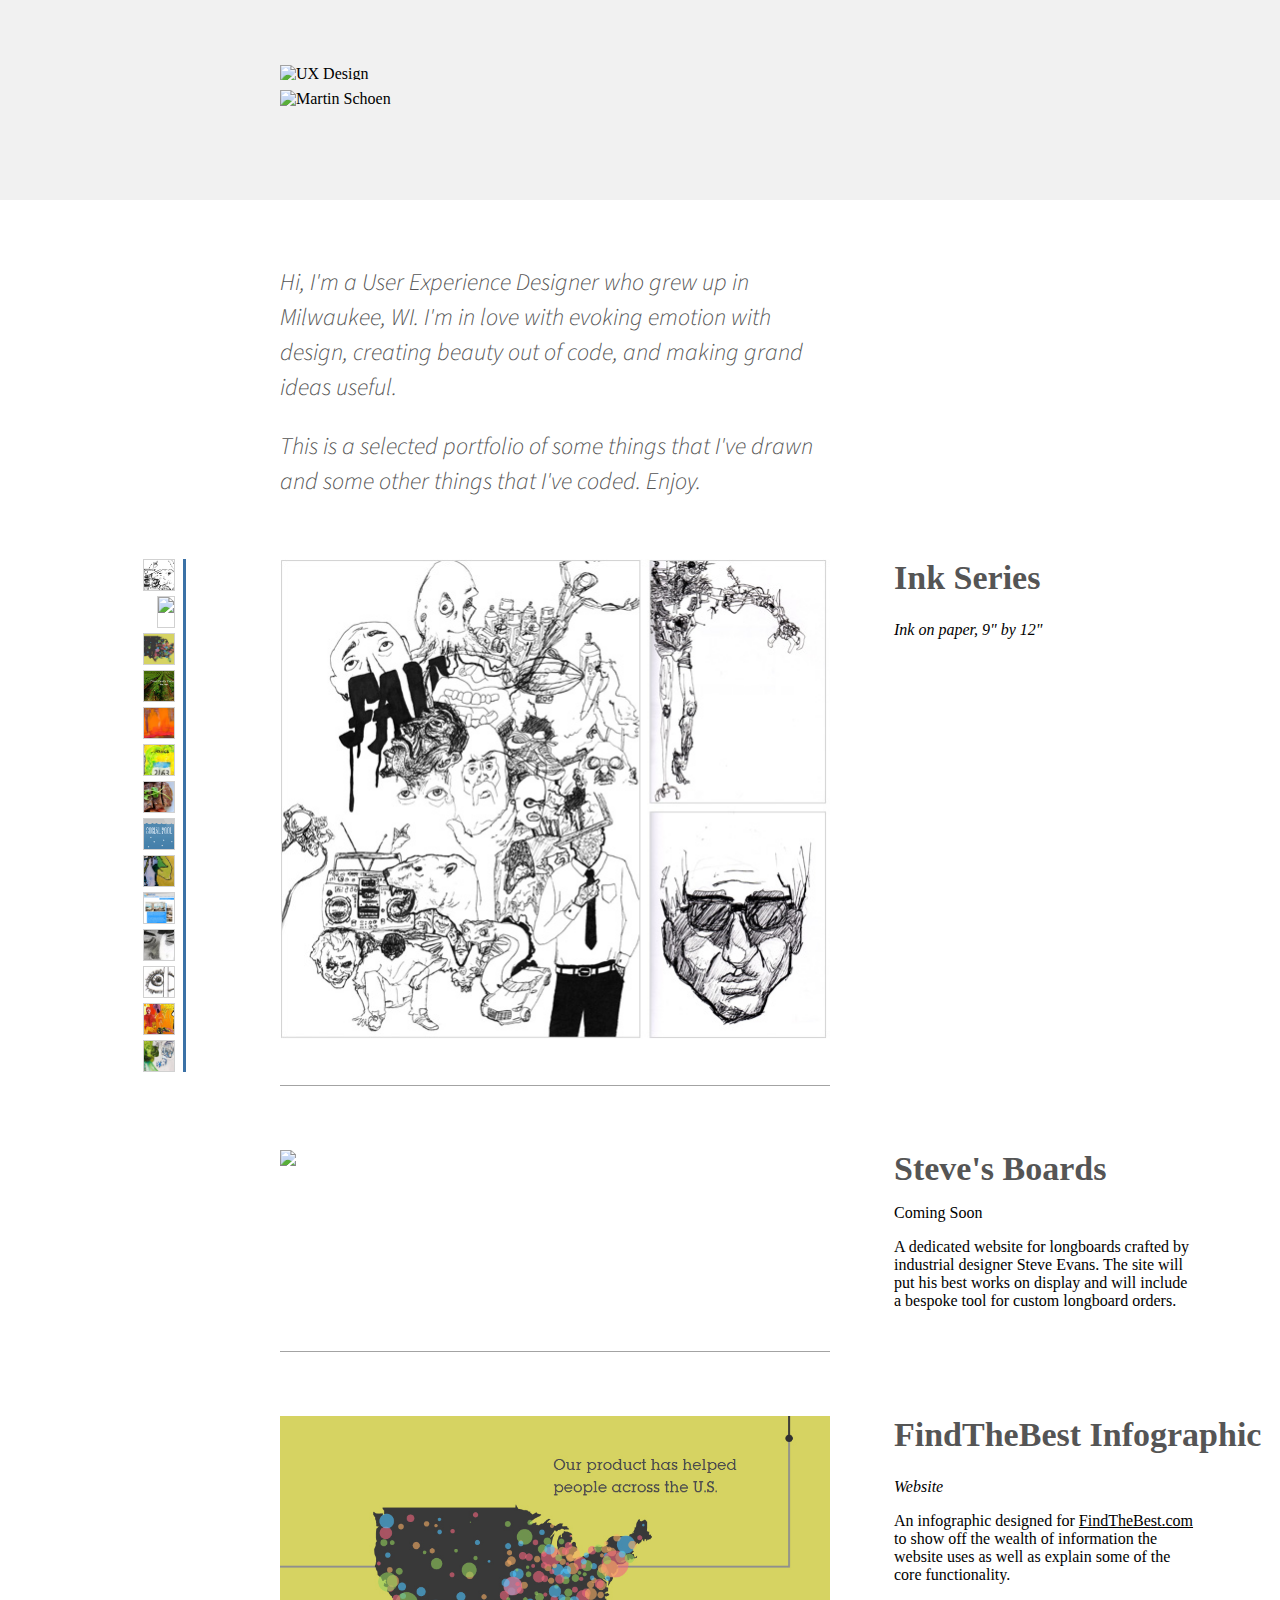
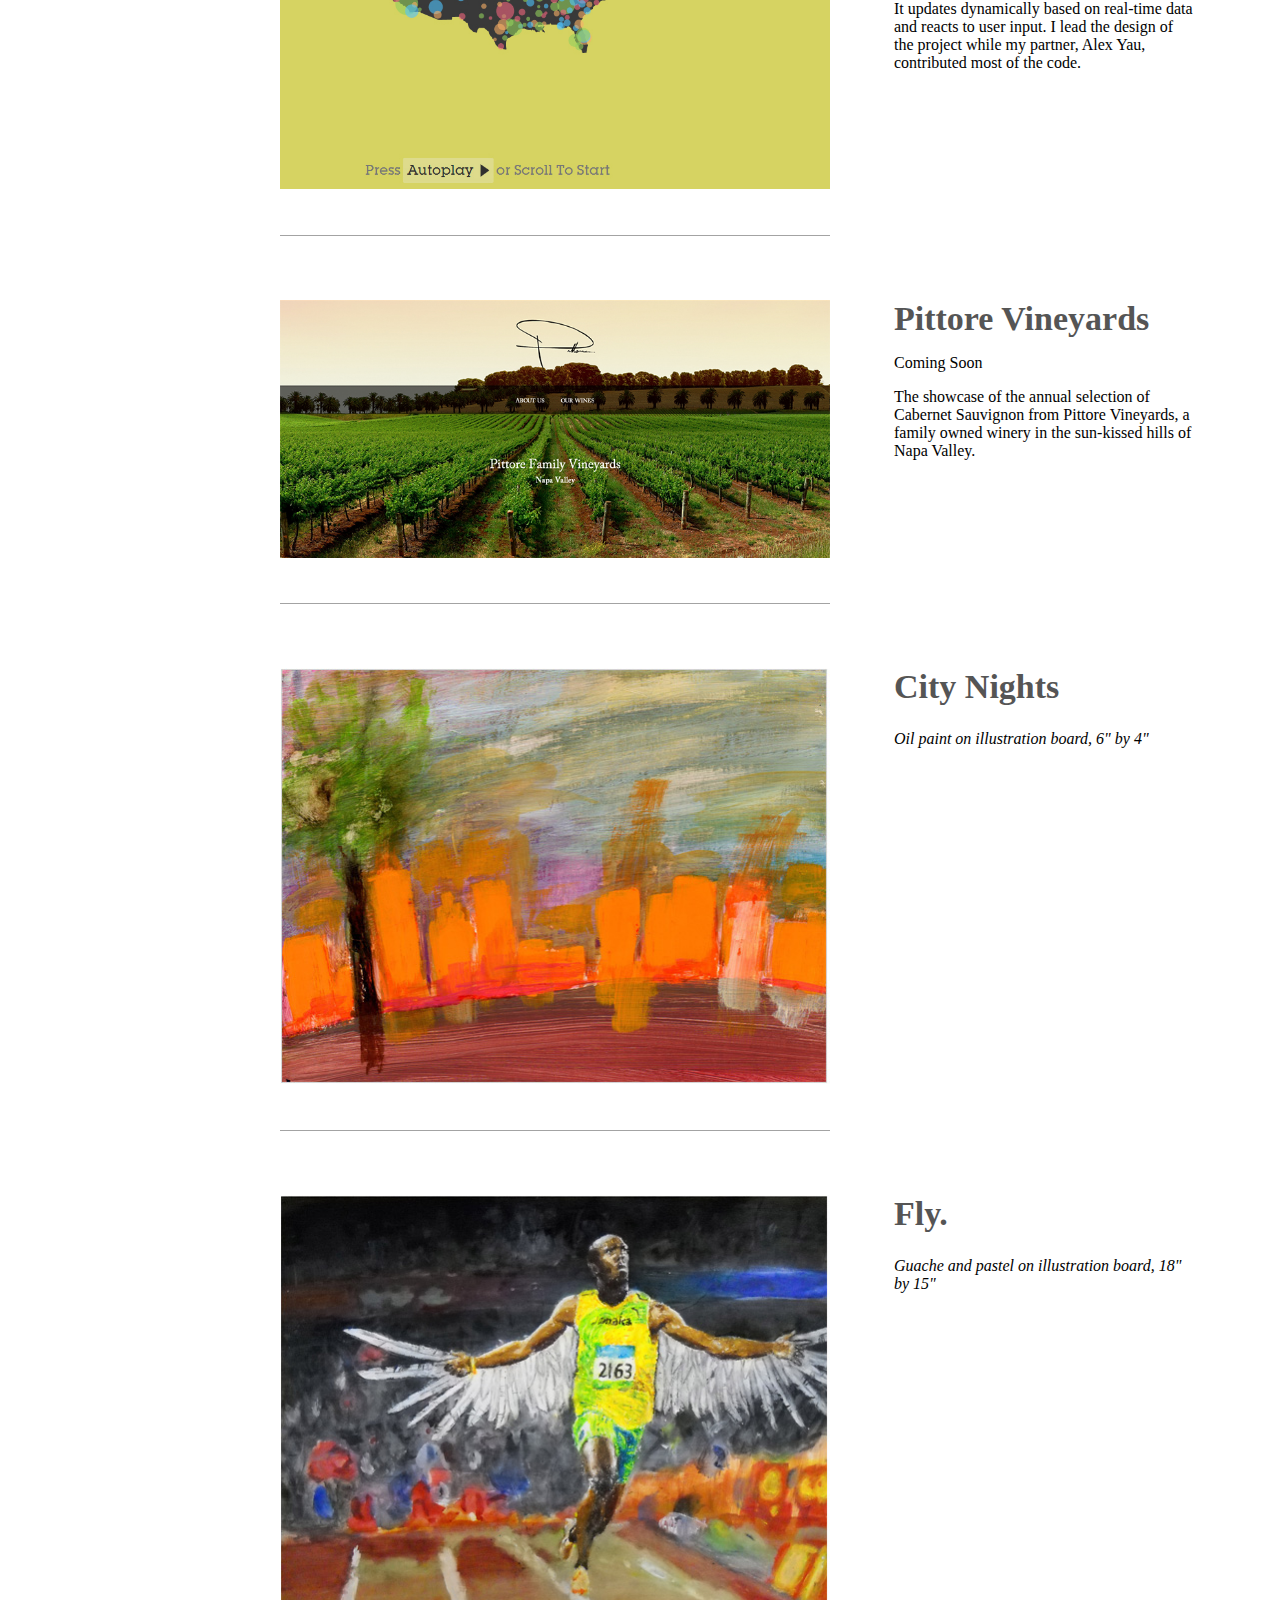
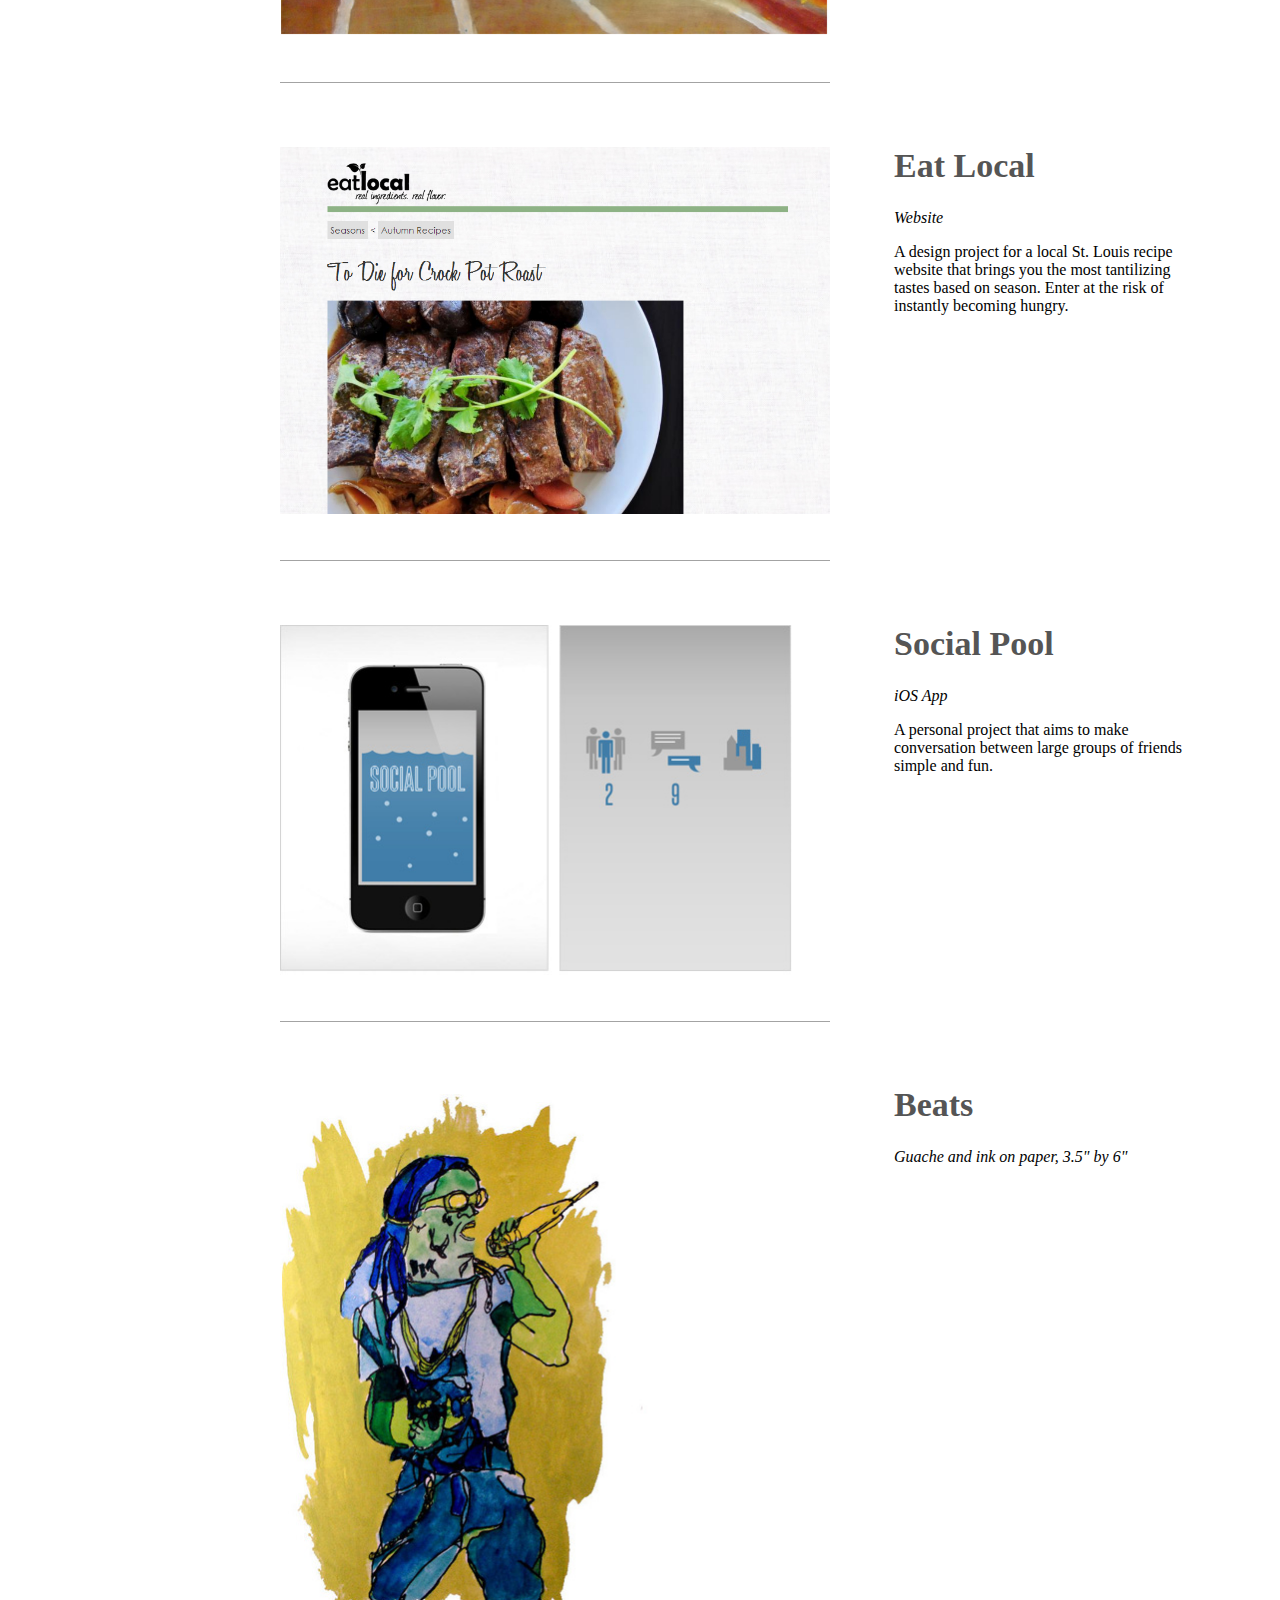
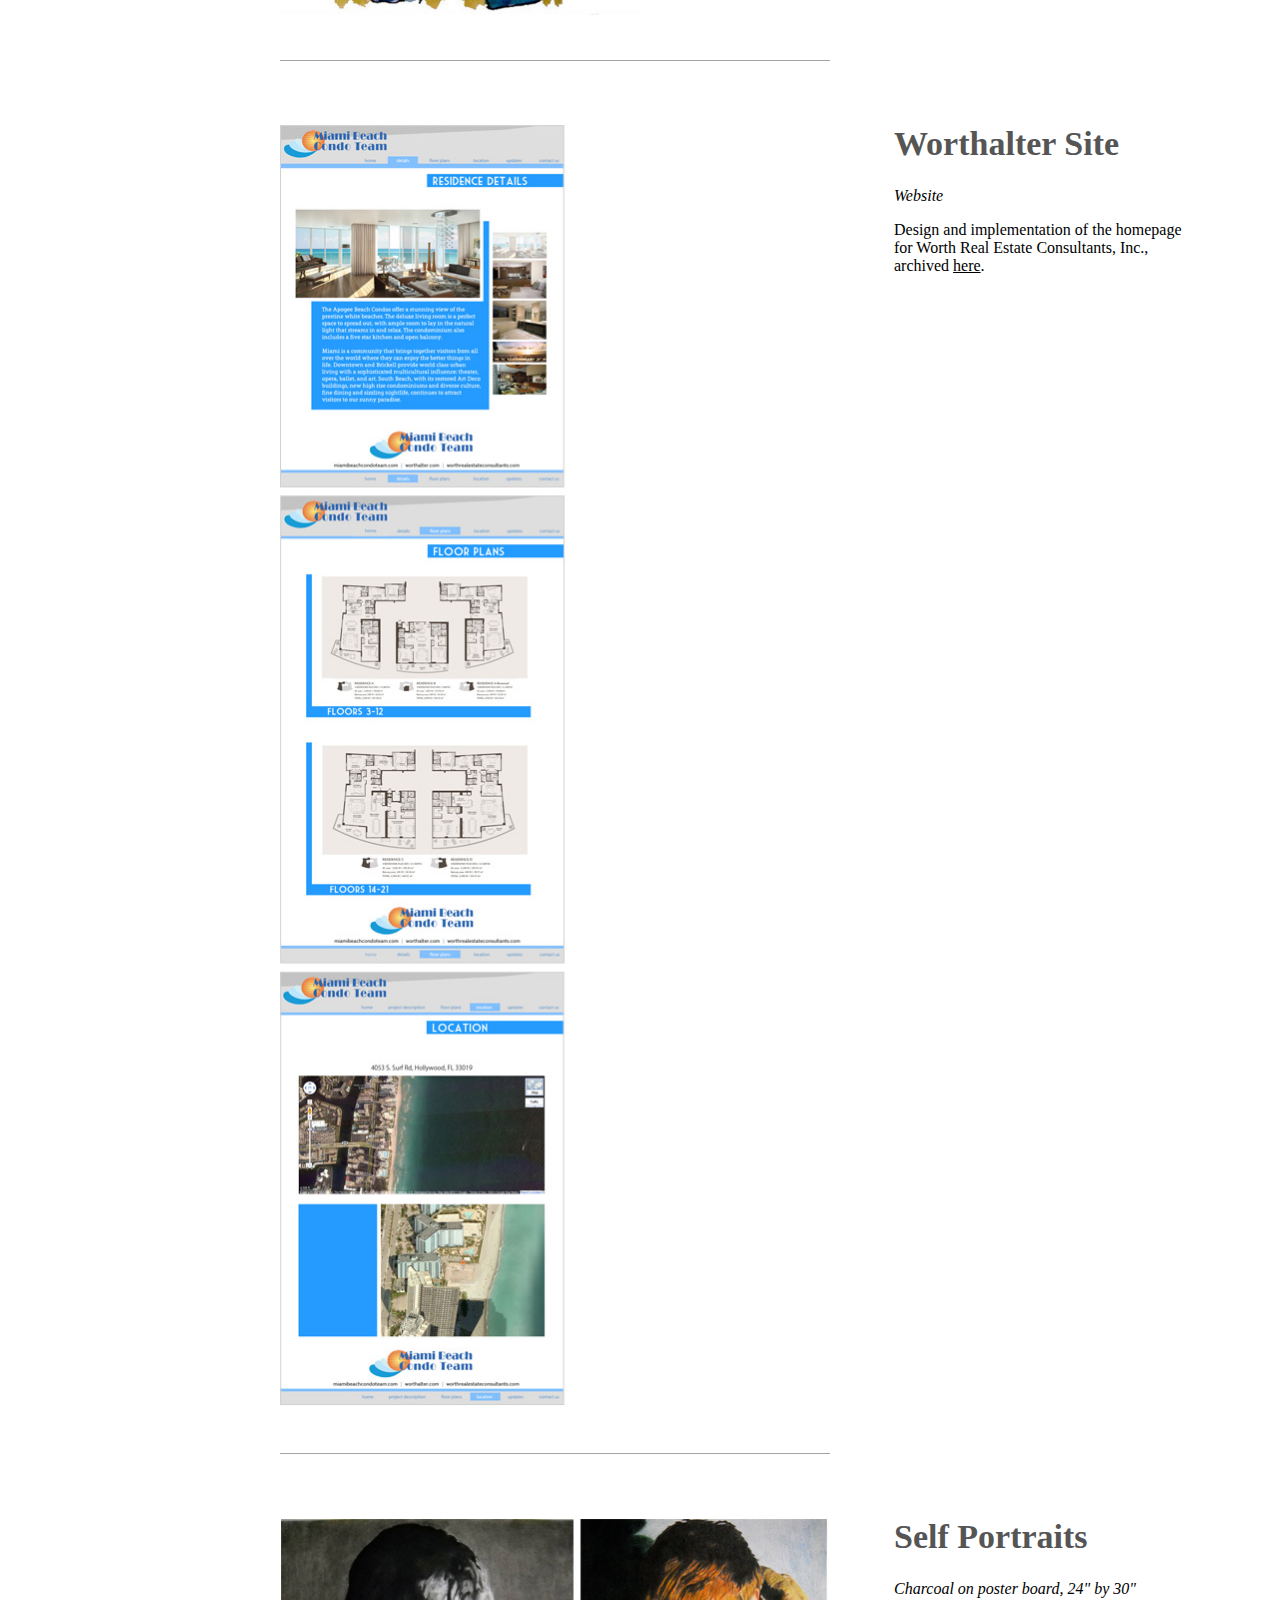
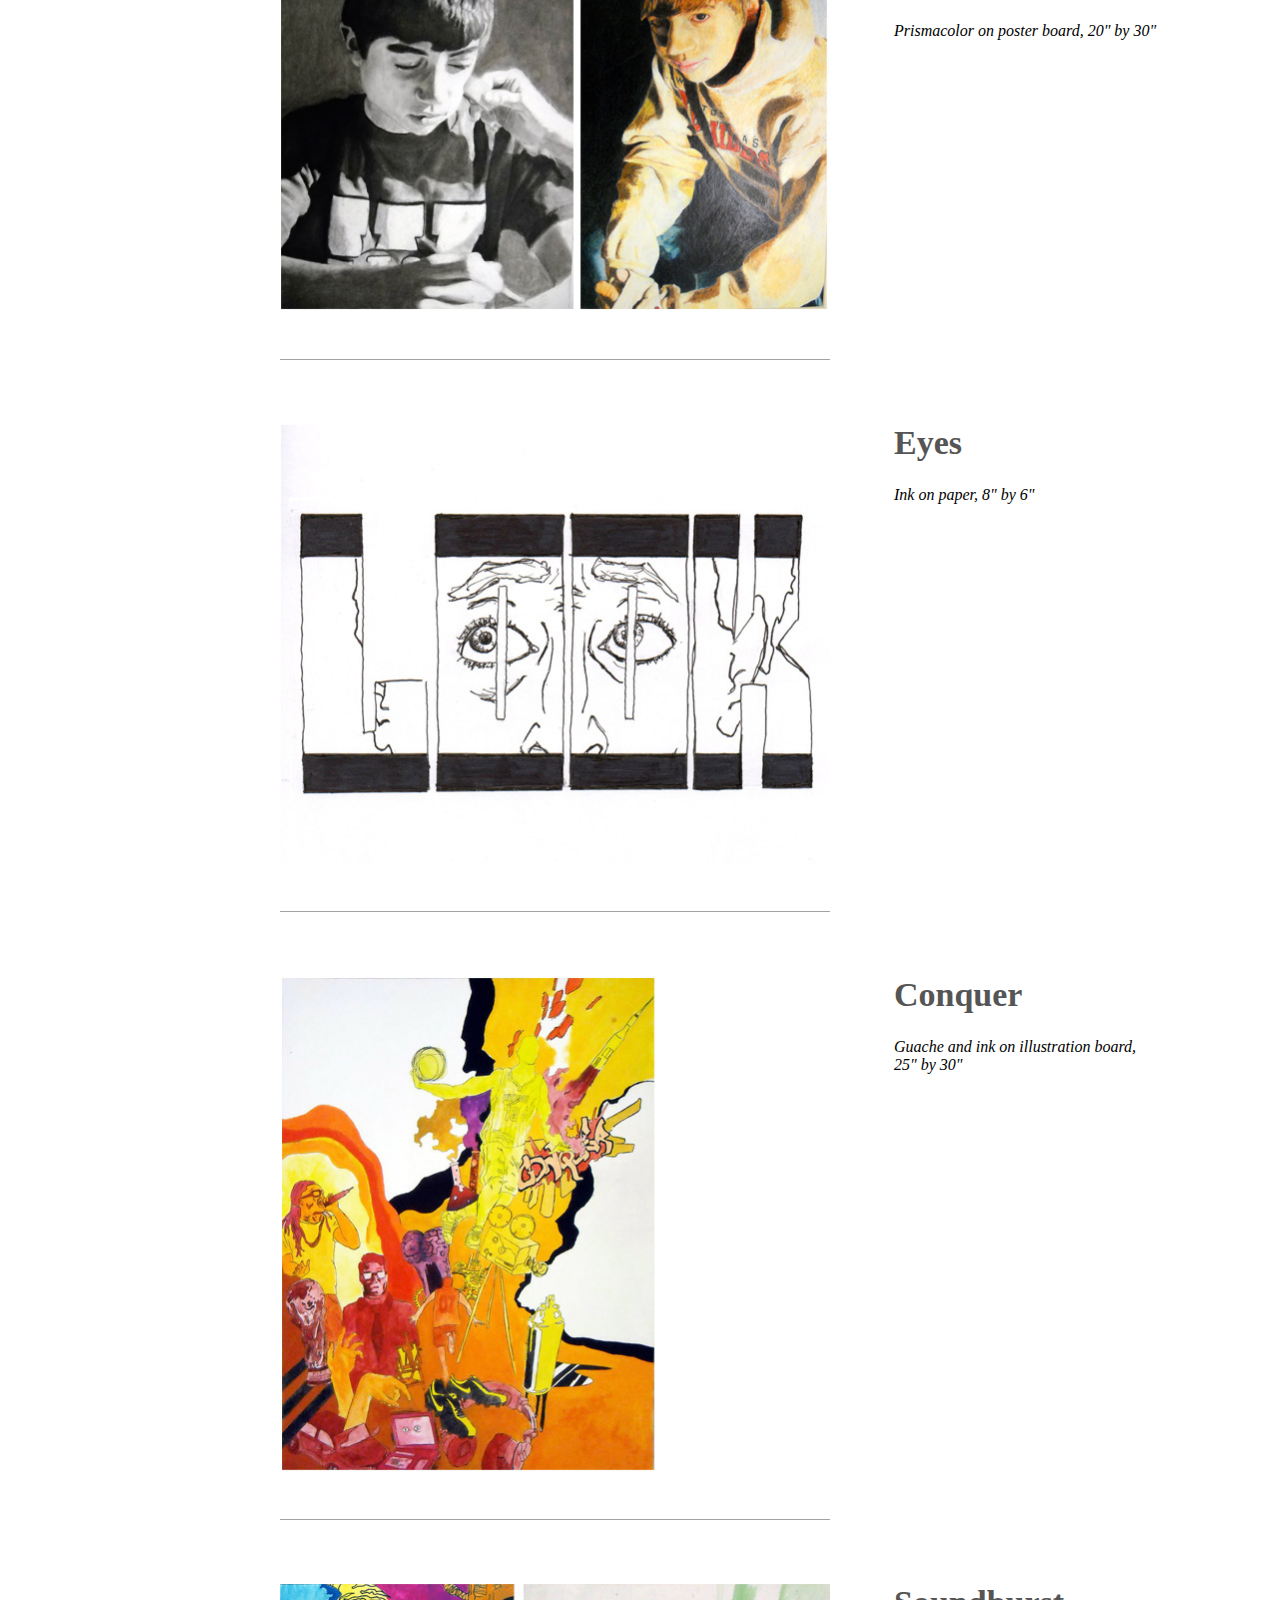
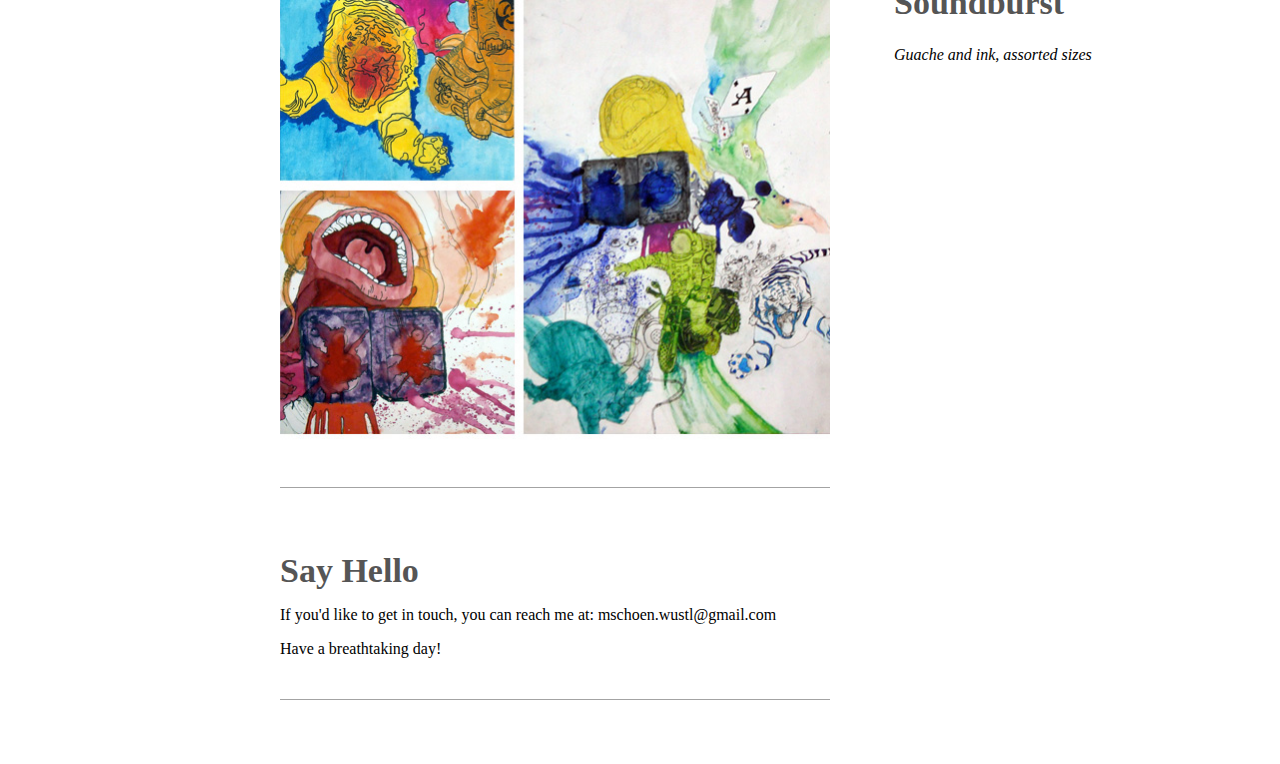
==== index.html @ f34be9a8 "Updated Pittore Vineyards images" ====
<!DOCTYPE HTML>
<html>
<head>
<title>Martin Schoen  |  UX Design
</title>
<meta name="viewport" content="width=device-width, initial-scale=1">
<link href='http://fonts.googleapis.com/css?family=Source+Sans+Pro:300,300italic' rel='stylesheet' type='text/css'>
<link rel="stylesheet" type="text/css" href="portfolio.css" />
<link href="http://ajax.googleapis.com/ajax/libs/jqueryui/1.7.2/themes/start/jquery-ui.css"
type="text/css" rel="Stylesheet" />
 <script type="text/javascript" src="http://ajax.googleapis.com/ajax/libs/jquery/1.8.2/jquery.min.js"></script>
<script type="text/javascript" src="http://ajax.googleapis.com/ajax/libs/jqueryui/1.8.5/jquery-ui.min.js"></script><!-- jquery-UI
hosted on Google's Ajax CDN-->
<script src="jquery.localscroll-1.2.7-min.js" type="text/javascript"></script> 
<script src="jquery.scrollTo-1.4.3.1-min.js" type="text/javascript"></script> 
<script type="text/javascript" src="portfolio.js"></script>

</head>
<body>

<!--Header-->
<section id="header">
	<div class="col2">
		<img id="ux-design" src="images/ux-design.png" alt="UX Design" />
		<img id="best-designer-ever" src="images/martin-schoen-logo.png" alt="Martin Schoen" />
		<a href="#about"><img id="best-designer-ever-hover" src="images/martin-schoen-selected.png" alt="Martin Schoen" /></a>
	</div>
</section>

<section id="intro">
	<p class="intro-description">Hi, I'm a User Experience Designer who grew up in Milwaukee, WI. I'm in love with evoking emotion with design, creating beauty out of code, and making grand ideas useful.</p>
	<p class="intro-description">This is a selected portfolio of some things that I've drawn and some other things that I've coded. Enjoy.</p>
</section>

<!--Navigation-->
<div id="nav-anchor"></div>
<section id="navigation-bar">
	<div class="nav" id="nav-ink-series">
		<a href="#img-ink-series">
			<p class="nav-title" id="nav-title-ink-series">Ink Series</p>
			<span class="highlight" ></span><img class="nav-img" id="nav-img-ink-series" src="images/portfolio-nav-ink-series.jpg" />
		</a>
	</div>
	<div class="nav" id="nav-steves-boards">
		<a href="#img-steves-boards">
			<p class="nav-title" id="nav-title-steves-boards">Steve's Boards</p>
			<span class="highlight" ></span><img class="nav-img" id="nav-img-steves-boards" src="images/portfolio-nav-steves-boards.jpg" />
		</a>
	</div>
	<div class="nav" id="nav-findthebest">
		<a href="#img-findthebest">
			<p class="nav-title" id="nav-title-findthebest">FindTheBest</p>
			<span class="highlight" ></span><img class="nav-img" id="nav-img-findthebest" src="images/portfolio-nav-findthebest.jpg" />
		</a>
	</div>
	<div class="nav" id="nav-pittore-vineyards">
		<a href="#img-pittore-vineyards">
			<p class="nav-title" id="nav-title-pittore-vineyards">Pittore Vineyard</p>
			<span class="highlight" ></span><img class="nav-img" id="nav-img-pittore-vineyards" src="images/portfolio-nav-pittore-vineyards.jpg" />
		</a>
	</div>
	<div class="nav" id="nav-city-nights">
		<a href="#img-city-nights">
			<p class="nav-title" id="nav-title-city-nights">City Nights</p>
			<span class="highlight" ></span><img class="nav-img" id="nav-img-city-nights" src="images/portfolio-nav-city-nights.jpg" />
		</a>
	</div>
	<div class="nav" id="nav-fly">
		<a href="#img-fly">
			<p class="nav-title" id="nav-title-fly">Fly.</p>
			<span class="highlight" ></span><img class="nav-img" id="nav-img-fly" src="images/portfolio-nav-fly.jpg" />
		</a>
	</div>
	<div class="nav" id="nav-eat-local">
		<a href="#img-eat-local">
			<p class="nav-title" id="nav-title-eat-local">Eat Local</p>
			<span class="highlight" ></span><img class="nav-img" id="nav-img-eat-local" src="images/portfolio-nav-eat-local.jpg" />
		</a>
	</div>
	<div class="nav" id="nav-social-pool">
		<a href="#img-social-pool">
			<p class="nav-title" id="nav-title-social-pool">Social Pool</p>
			<span class="highlight" ></span><img class="nav-img" id="nav-img2" src="images/portfolio-nav-social-pool.jpg" />
		</a>
	</div>
	<div class="nav" id="nav-beats">
		<a href="#img-beats">
			<p class="nav-title" id="nav-title-beats">Beats</p>
			<span class="highlight" ></span><img class="nav-img" id="nav-img-beats" src="images/portfolio-nav-beats.jpg" />
		</a>
	</div>
	<div class="nav" id="nav-worthalter-site">
		<a href="#img-worthalter-site">
			<p class="nav-title" id="nav-title-worthalter-site">Worthalter Site</p>
			<span class="highlight" ></span><img class="nav-img" id="nav-img-worthalter-site" src="images/portfolio-nav-worthalter-site.jpg" />
		</a>
	</div>
	<div class="nav" id="nav-self-portraits">
		<a href="#img-self-portraits">
			<p class="nav-title" id="nav-title-self-portraits">Self Portraits</p>
			<span class="highlight" ></span><img class="nav-img" id="nav-img-self-portraits" src="images/portfolio-nav-self-portraits.jpg" />
		</a>
	</div>
	<div class="nav" id="nav-eyes">
		<a href="#img-eyes">
			<p class="nav-title" id="nav-title-eyes">Eyes</p>
			<span class="highlight" ></span><img class="nav-img" id="nav-img-eyes" src="images/portfolio-nav-eyes.jpg" />
		</a>
	</div>
	<div class="nav" id="nav-conquer">
		<a href="#img-conquer">
			<p class="nav-title" id="nav-title-conquer">Conquer</p>
			<span class="highlight" ></span><img class="nav-img" id="nav-img-conquer" src="images/portfolio-nav-conquer.jpg" />
		</a>
	</div>
	<div class="nav-end" id="nav-sound-burst">
		<a href="#img-sound-burst">
			<p class="nav-title" id="nav-title-sound-burst">Sound Burst</p>
			<span class="highlight" ></span><img class="nav-img" id="nav-img-sound-burst" src="images/portfolio-nav-sound-burst.jpg" />
		</a>
	</div>
	
</section>
	
<!--Portfolio-->
<section id="portfolio">

		<div class="piece">
			<img id="img-ink-series" class="portfolio-img detail-link" src="images/portfolio-ink-series.jpg" />
			<!--<div class="lightbox">
				<div class="lightbox-container">
					<img class="lightbox-img" src="images/portfolio-ink-series.jpg" />
				</div>
				<div class="control-overlay">
					<div class="control-close">&times;</div>
					<div class="control-arrow-left">&#8592;</div>
				</div>
						
			</div>-->
			<div class="caption">
				<!--Title-->
				<p class="title">Ink Series</p>
				<!--Description-->
				<br>
				<div class="description">
					<p class="info">Ink on paper, 9" by 12"</p>
				</div>
			</div>
			<div id="img-steves-boards" class="divider"></div>
		</div>

		<div class="piece">
			<img class="portfolio-img" src="images/portfolio-steves-boards.jpg" />
			<div class="caption">
				<!--Title-->
				<p class="title">Steve's Boards</p>
				<!--Description-->
				<br>
				<div class="description">
					<p class="text"><span class="in-progress">Coming Soon</span></p>
					<p class="text">A dedicated website for longboards crafted by industrial designer Steve Evans. The site will put his best works on display and will include a bespoke tool for custom longboard orders.</p>
				</div>
			</div>
			<div id="img-findthebest" class="divider"></div>
		</div>

		<div class="piece">
			<a href="http://www.findthebest.com/our-story" target="_blank"><img class="portfolio-img" src="images/portfolio-findthebest.jpg" /></a>
			<div class="caption">
				<!--Title-->
				<p class="title">FindTheBest Infographic</p>
				<!--Description-->
				<br>
				<div class="description">
					<p class="info">Website</p>
					<p class="text">An infographic designed for <a href="http://www.findthebest.com" target="_blank">FindTheBest.com</a> to show off the wealth of information the website uses as well as explain some of the core functionality.</p>
					<p class="text">It updates dynamically based on real-time data and reacts to user input. I lead the design of the project while my partner, Alex Yau, contributed most of the code.</p>
				</div>
			</div>
			<div id="img-pittore-vineyards" class="divider"></div>
		</div>

		<div class="piece">
			<img class="portfolio-img" src="images/portfolio-pittore-vineyards.jpg" />
			<div class="caption">
				<!--Title-->
				<p class="title">Pittore Vineyards</p>
				<!--Description-->
				<br>
				<div class="description">
					<p class="text"><span class="in-progress">Coming Soon</span></p>
					<p class="text">The showcase of the annual selection of Cabernet Sauvignon from Pittore Vineyards, a family owned winery in the sun-kissed hills of Napa Valley.</p>
				</div>
			</div>
			<div id="img-city-nights" class="divider"></div>
		</div>

		<div class="piece">
			<img class="portfolio-img" src="images/portfolio-city-nights.jpg" />
			<div class="caption">
				<!--Title-->
				<p class="title">City Nights</p>
				<!--Description-->
				<br>
				<div class="description">
					<p class="info">Oil paint on illustration board, 6" by 4"</p>
				</div>
			</div>
			<div id="img-fly" class="divider"></div>
		</div>

		<div class="piece">
			<img class="portfolio-img" src="images/portfolio-fly.jpg" />
			<div class="caption">
				<!--Title-->
				<p class="title">Fly.</p>
				<!--Description-->
				<br>
				<div class="description">
					<p class="info">Guache and pastel on illustration board, 18" by 15"</p>
				</div>
			</div>
			<div id="img-eat-local" class="divider"></div>
		</div>

		<div class="piece">
			<a href="http://fall2013.wudesign.me/student/schoen/recipes/" target="_blank"><img class="portfolio-img" src="images/portfolio-eat-local.jpg" /></a>
			<div class="caption">
				<!--Title-->
				<p class="title">Eat Local</p>
				<!--Description-->
				<br>
				<div class="description">
					<p class="info">Website</p>
					<p class="text">A design project for a local St. Louis recipe website that brings you the most tantilizing tastes based on season. Enter at the risk of instantly becoming hungry.</p>
				</div>
			</div>
			<div id="img-social-pool" class="divider"></div>
		</div>

		<div class="piece">
			<img class="portfolio-img" src="images/portfolio-social-pool.jpg" />
			<div class="caption">
				<!--Title-->
				<p class="title">Social Pool</p>
				<!--Description-->
				<br>
				<div class="description">
					 <p class="info">iOS App</p>
					 <p class="text">A personal project that aims to make conversation between large groups of friends simple and fun.</p>
				</div>
			</div>
			<div id="img-beats" class="divider"></div>
		</div>

		<div class="piece">
			<img class="portfolio-img" src="images/portfolio-beats.jpg" />
			<div class="caption">
				<!--Title-->
				<p class="title">Beats</p>
				<!--Description-->
				<br>
				<div class="description">
					<p class="info">Guache and ink on paper, 3.5" by 6"</p>
				</div>
			</div>
			<div id="img-worthalter-site" class="divider"></div>
		</div>

		<div class="piece">
			<a class="links" href="/Final (Home)/Apogee-Beach-Site-(Home).html" target="_blank"><img class="portfolio-img" src="images/portfolio-worthalter-site.jpg" /></a>
			<div class="caption">
				<!--Title-->
				<p class="title">Worthalter Site</p>
				<!--Description-->
				<br>
				<div class="description">
					<p class="info">Website</p>
					<p class="text">Design and implementation of the homepage for Worth Real Estate Consultants, Inc., archived <a class="links" href="/Final (Home)/Apogee-Beach-Site-(Home).html" target="_blank">here</a>.</p>
				</div>
			</div>
			<div id="img-self-portraits" class="divider"></div>
		</div>

		<div class="piece">
			<img class="portfolio-img" src="images/portfolio-self-portraits.jpg" />
			<div class="caption">
				<!--Title-->
				<p class="title">Self Portraits</p>
				<!--Description-->
				<br>
				<div class="description">
					<p class="info">Charcoal on poster board, 24" by 30"</p>
					<p class="info">Prismacolor on poster board, 20" by 30"</p>
				</div>
			</div>
			<div id="img-eyes" class="divider"></div>
		</div>

		<div class="piece">
			<img class="portfolio-img" src="images/portfolio-eyes.jpg" />
			<div class="caption">
				<!--Title-->
				<p class="title">Eyes</p>
				<!--Description-->
				<br>
				<div class="description">
					<p class="info">Ink on paper, 8" by 6"</p>
				</div>
			</div>
			<div id="img-conquer" class="divider"></div>
		</div>

		<div class="piece">
			<img class="portfolio-img" src="images/portfolio-conquer.jpg" />
			<div class="caption">
				<!--Title-->
				<p class="title">Conquer</p>
				<!--Description-->
				<br>
				<div class="description">
					<p class="info">Guache and ink on illustration board, <br>25" by 30"</p>
				</div>
			</div>
			<div id="img-sound-burst" class="divider"></div>
		</div>

		<div class="piece">
			<img class="portfolio-img" src="images/portfolio-sound-burst.jpg" />
			<div class="caption">
				<!--Title-->
				<p class="title">Soundburst</p>
				<!--Description-->
				<br>
				<div class="description">
					<p class="info">Guache and ink, assorted sizes</p>
				</div>
			</div>
			<div class="divider"></div>
		</div>

		<div class="piece">
			<p class="title">Say Hello</p>
			<p class="intro-description">If you'd like to get in touch, you can reach me at: mschoen.wustl@gmail.com</p>
			<p class="intro-description">Have a breathtaking day!</p>
			<div class="divider"></div>
		</div>

</section>





</body>
</html>
---- portfolio.css ----
body{
	margin: 0;
	padding: 0;
}

.col2, #intro {
	position: relative;
	padding-left: 280px;
}

@font-face {
	font-family: Bebas Neue;
	url('BebasNeue-webfont.ttf');
}

a {
	text-decoration: underline;
	color: inherit;
}


/* HEADER */

#header{
	margin-bottom: 65px;
	width: 100%;
	height: 200px;
	background-color: #f1f1f1;
}

#ux-design{
	display: block;
	padding-top: 65px;
	height: 15px;
}

#best-designer-ever, #best-designer-ever-hover{
	margin-top: 10px;
	height: 55px;
	cursor: pointer;
}

#best-designer-ever-hover{
	display: none;
}

/* INTRO */

#intro {
	margin-bottom: 60px;
	color: #555;
	font-family: 'Source Sans Pro', sans-serif;
	font-size: 1.5em;
	font-weight: 300;
	font-style: italic;
}

.intro-description {
	width: 550px;
}

/* NAVIGATION */

#navigation-bar{
	float: left;
	position: relative;
	padding-right: 8px;
	width: 186px;
	border-right: 3px solid #3b71a6;
	box-sizing: border-box;
}

.nav, .nav-end{
	position: relative;
	height: 32px;
}

.nav {
	margin-bottom: 5px;
}

.nav-img{
	display: inline;
	position: absolute;
	right: 0;
	height: 32px;
	border: 1px solid #d1d1d1;
	box-sizing: border-box;
}

.nav-title{
	display: none;
	float: right;
	text-align: right;
	font-family: Bebas Neue;
	font-size: 24px;
	margin: 2px 32px 0 0;
	color: #444;
	opacity: .8;
	filter: alpha(opacity=.8);
}

.highlight{
	position: absolute;
	right: 0;
	z-index: 5;
	height:32px;
	width: 32px;
	background: #fff;
	opacity: 0;
	filter: alpha(opacity=0);
}

.highlight:hover{
	opacity: .5;
	filter: alpha(opacity=0);
}

/* MAIN CONTENT */

#portfolio {
	position: absolute;
	left: 280px;
}

.piece {
	position: relative;
}

.portfolio-img {
	display: inline-block;
	width: 550px;
}


.caption {
	display: inline-block;
	vertical-align: top;
	margin-left: 60px;
}

/*.title{
	height: 25px;
	top: 0;
}*/

.title{
	margin: 0;
	top: 0;

	display: inline;

	font-family: Bebas Neue;
	font-size: 34px;
	font-weight: 700;
	color: #555;
}

.expand{
	height: 12px;
	padding: 6px 6px;
	/*-webkit-transition: -webkit-tranform ease-out 1s;
    -moz-transition: -moz-transform 500ms ease-out 1s;
    -o-transition: -o-transform 500ms ease-out 1s;*/
    transition: all .5s;
	transform: rotate(90deg);
	-webkit-transform: rotate(90deg);
	-moz-transform: rotate(90deg);
	-o-transform: rotate(90deg);
}

.contract{
	transform: rotate(0);
	-webkit-transform: rotate(0);
	-moz-transform: rotate(0);
	-o-transform: rotate(0);
}

.title, .expand, .contract{
	cursor: pointer;
}

.description{
	text-align: left;
	width: 300px;
	font-family: Georgia, serif;
}

.info{
	margin-top: 1.5em;
	margin-bottom: 0;
	font-style: italic;
}

.text {
	margin: 1em 0 0;
}


.divider{
	margin-top: 2.6em;
	margin-bottom: 4em;
	width: 550px;
	height: 1px;
	background-color: #a3a3a3;
}

@media (max-width: 1216px) {
	.caption {
		margin-left: 0px;
	}
}

@media (max-width: 1155px) {
	.caption {
		margin-top: 1.5em;
	}

}

@media (min-width: 650px) and (max-width: 850px) {
	#portfolio, .col2 {
		position: static;
		width: 550px;
		margin-left: auto;
		margin-right: auto;
		padding: 0;
	}

	#intro{
		padding-left: 0;
	}

	.intro-description{
		margin-left: auto;
		margin-right: auto;
	}
}

@media (max-width: 850px) {
	#navigation-bar {
		display: none;
	}
}

@media (max-width: 650px) {

	#portfolio, .col2 {
		position: static;
		margin-left: 5%;
		padding: 0;
	}

	.portfolio-img {
		width: 95%;
	}

	#intro{
		padding-left: 0;
	}

	.intro-description{
		width: 90%;
		margin-left: auto;
		margin-right: auto;
	}

	.divider{
		width: 100%;
	}
}


@media (max-width: 400px) {
	.title{
		font-size: 32px !important;
	}
}
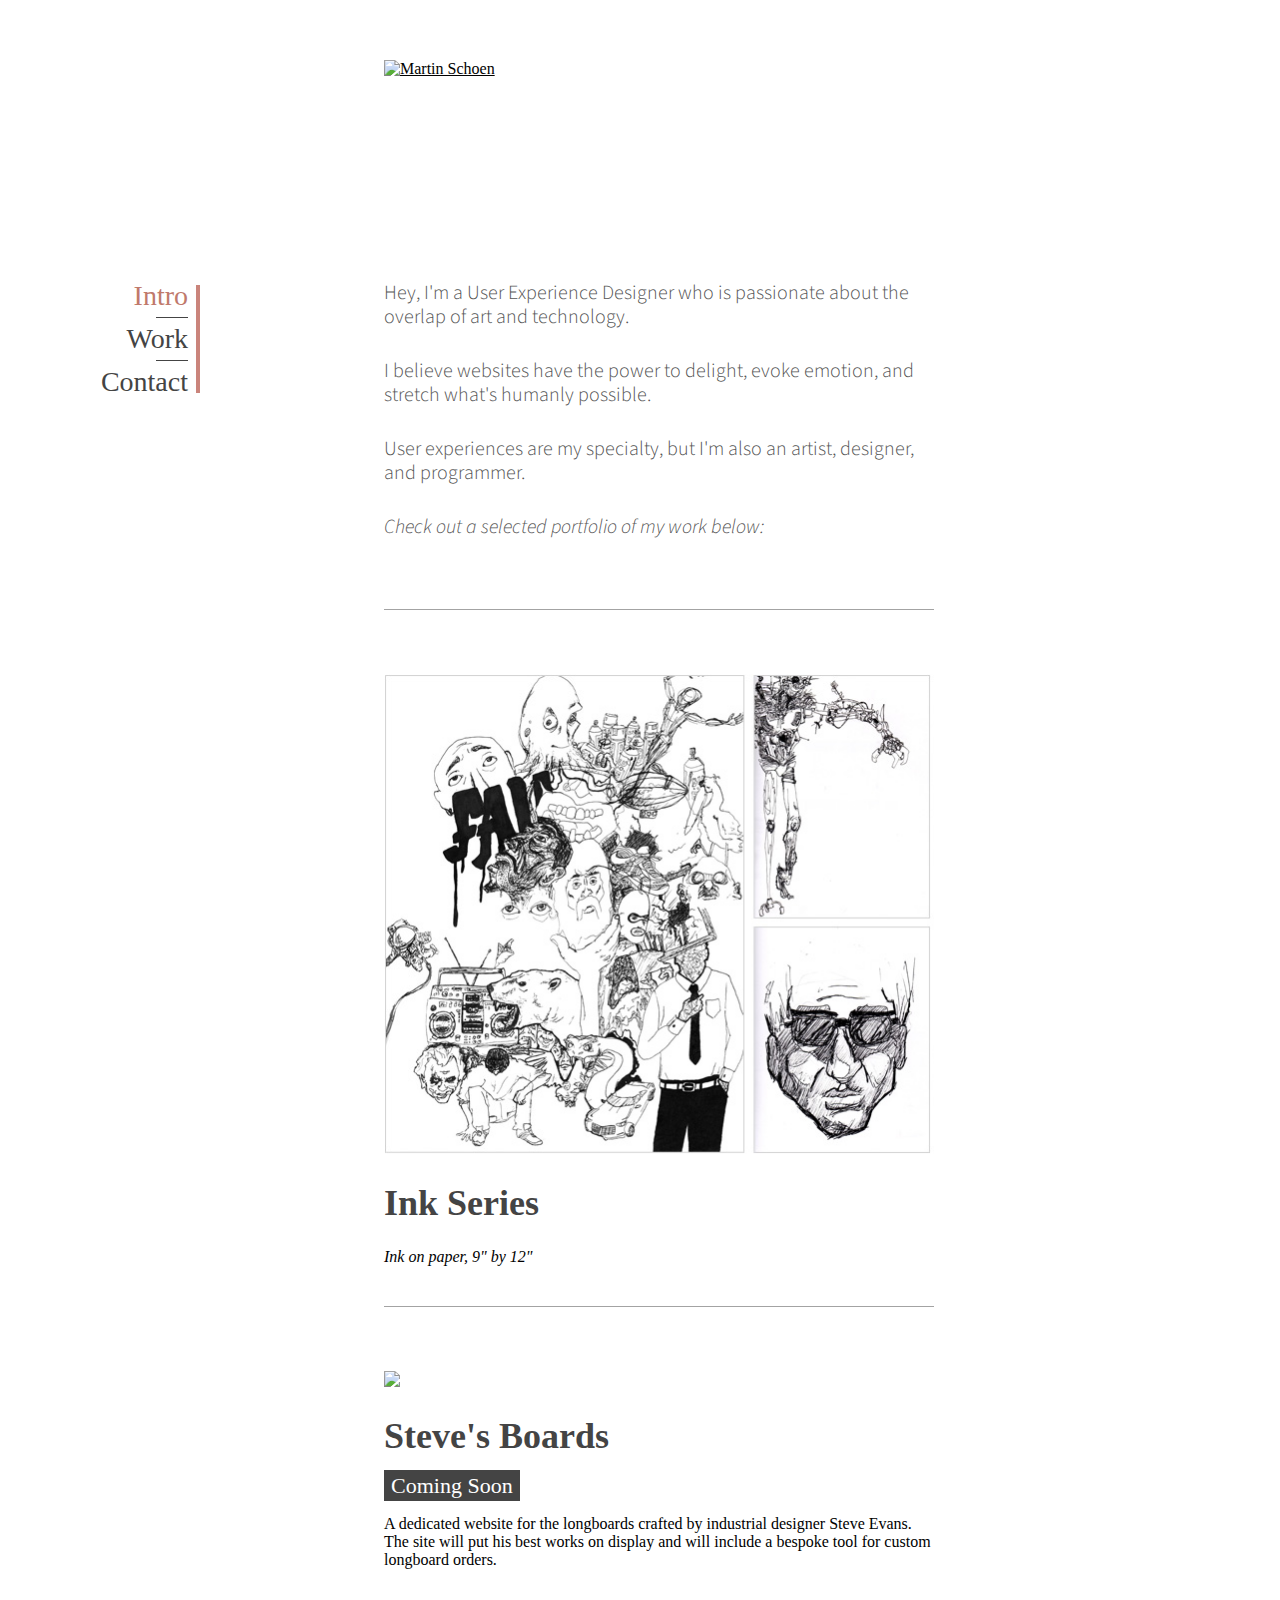
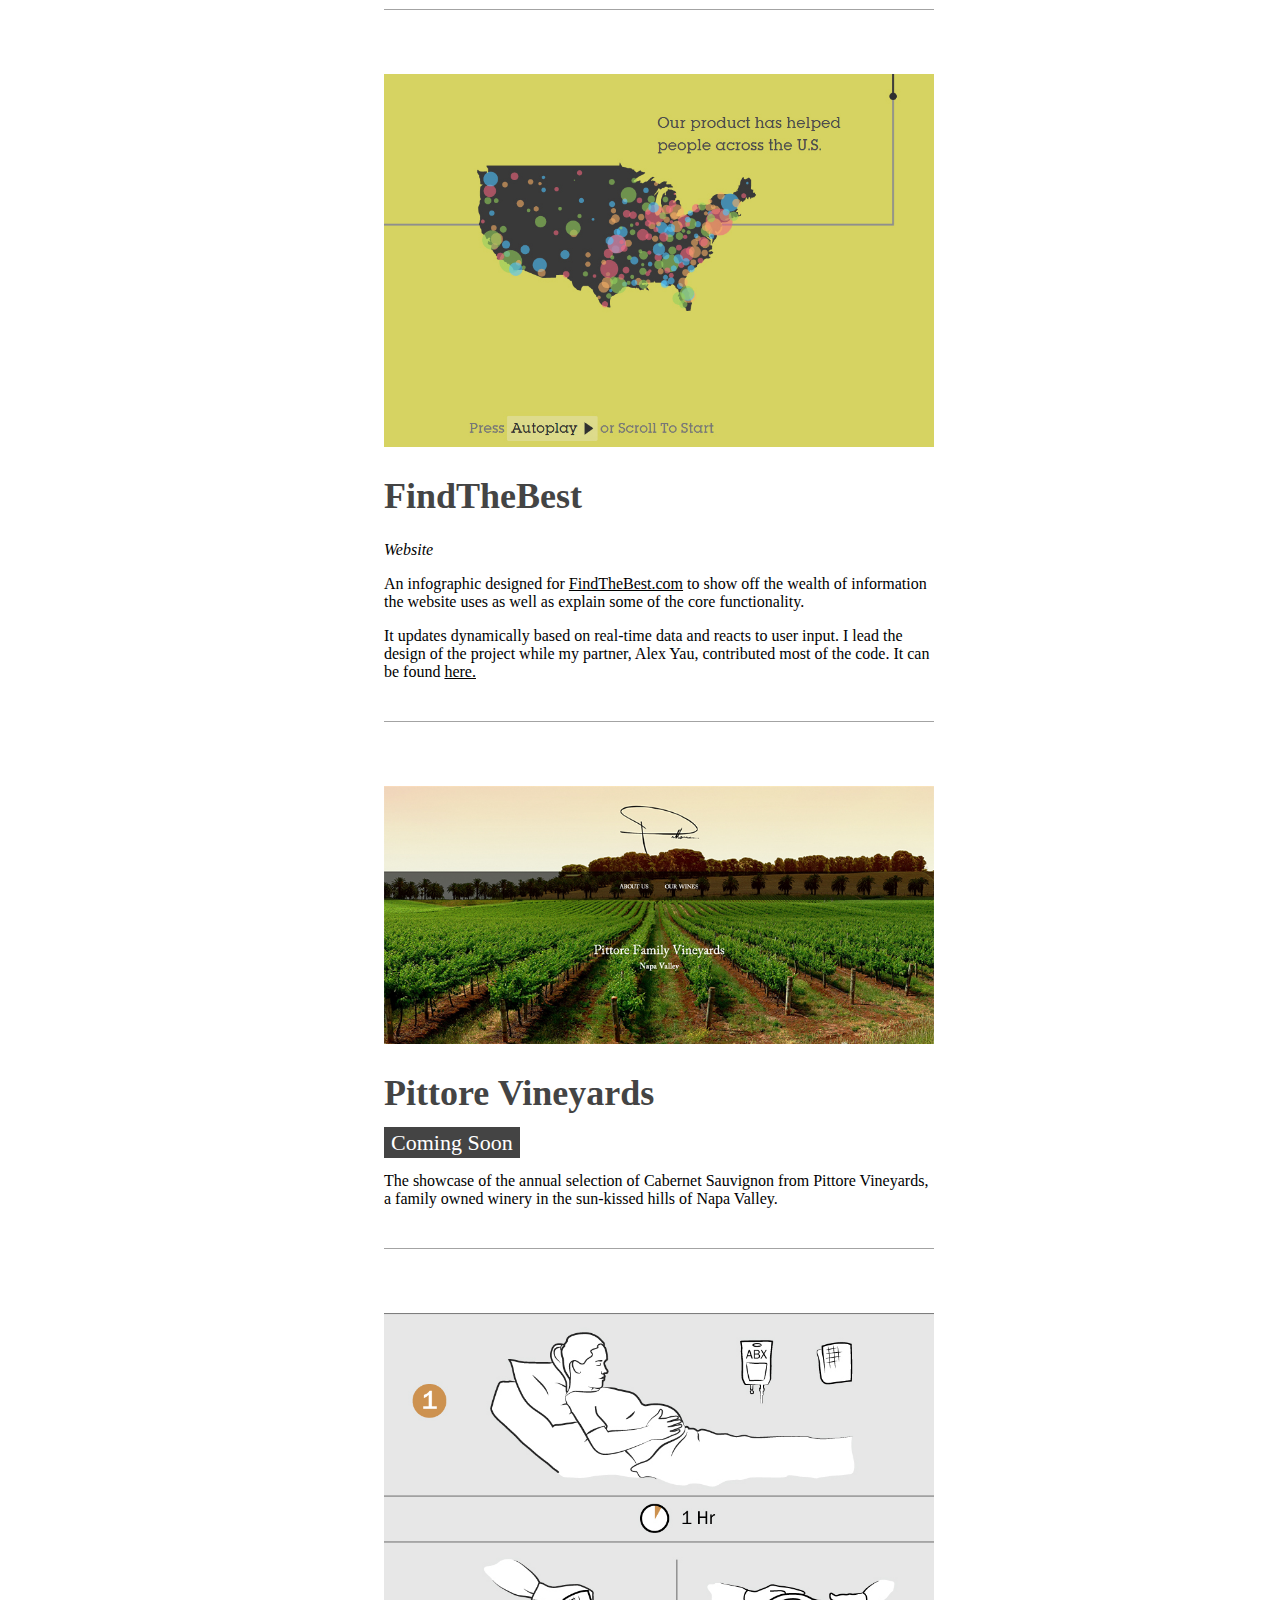
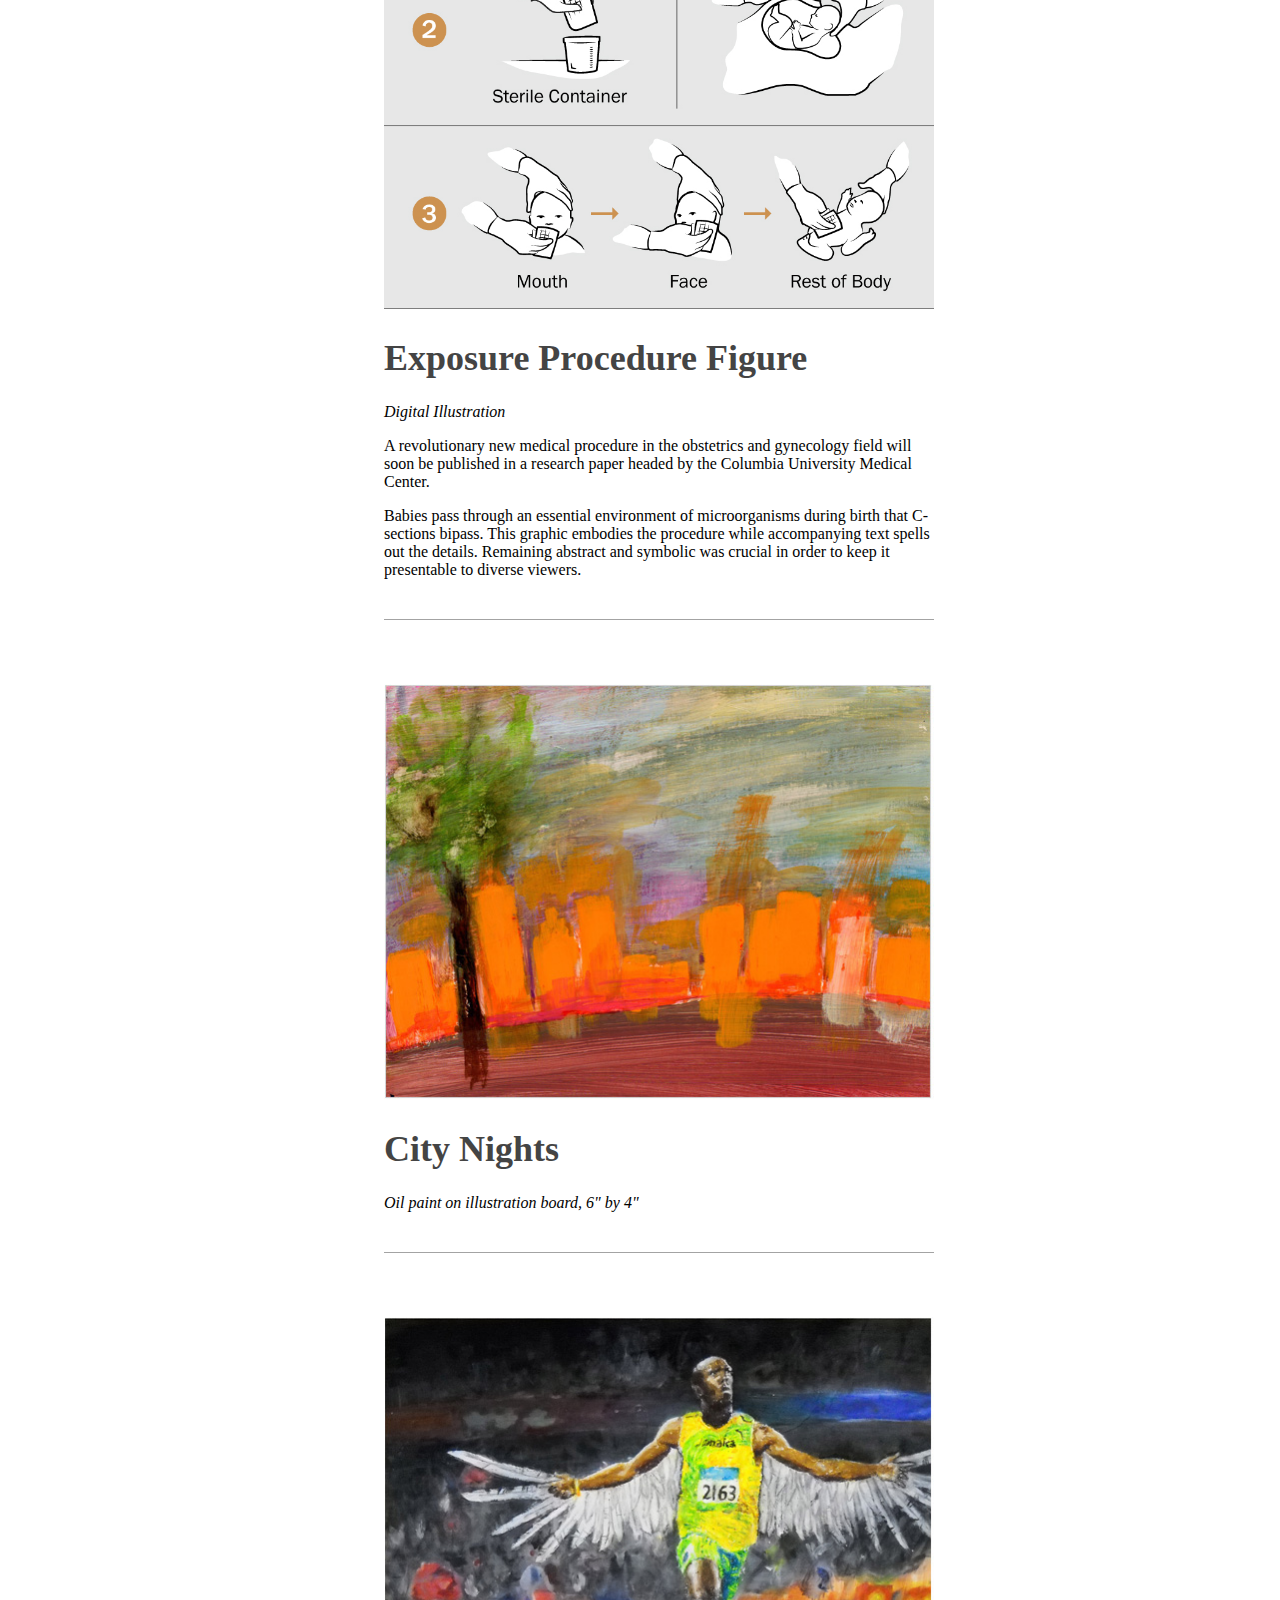
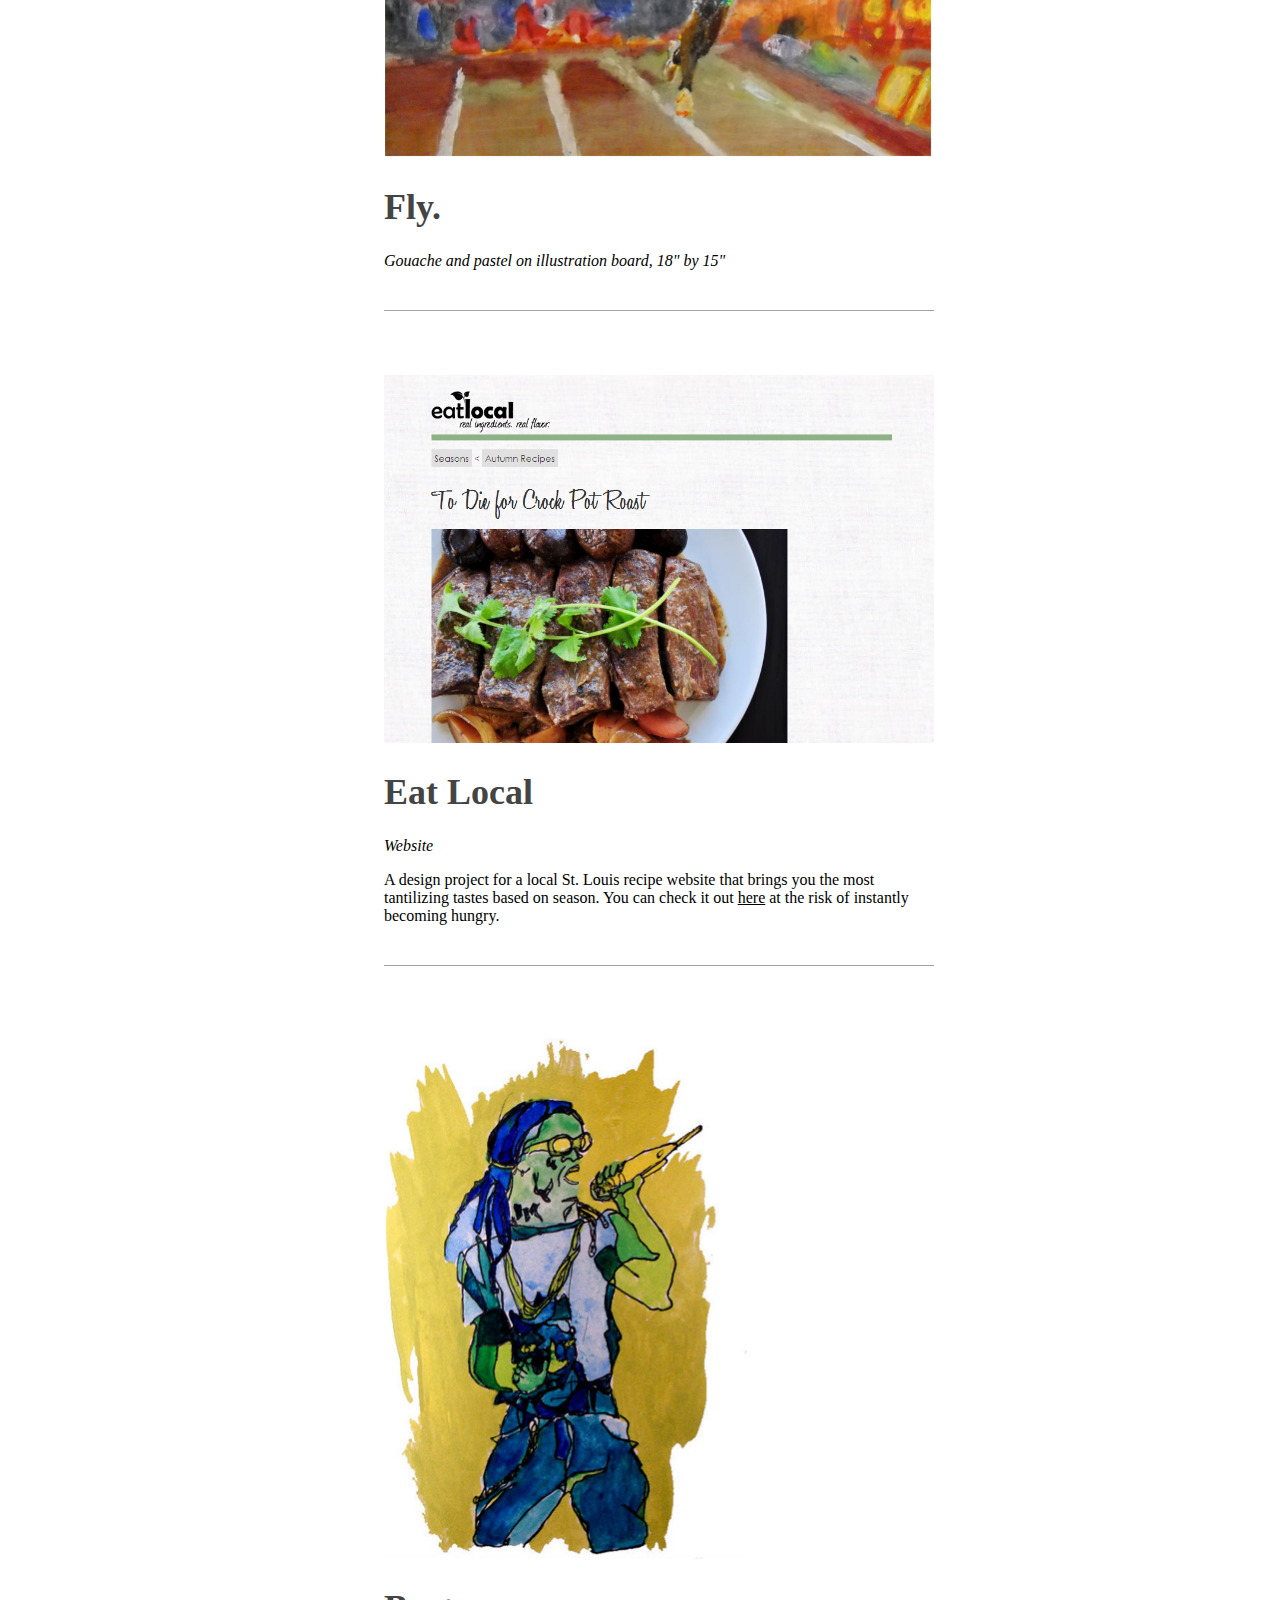
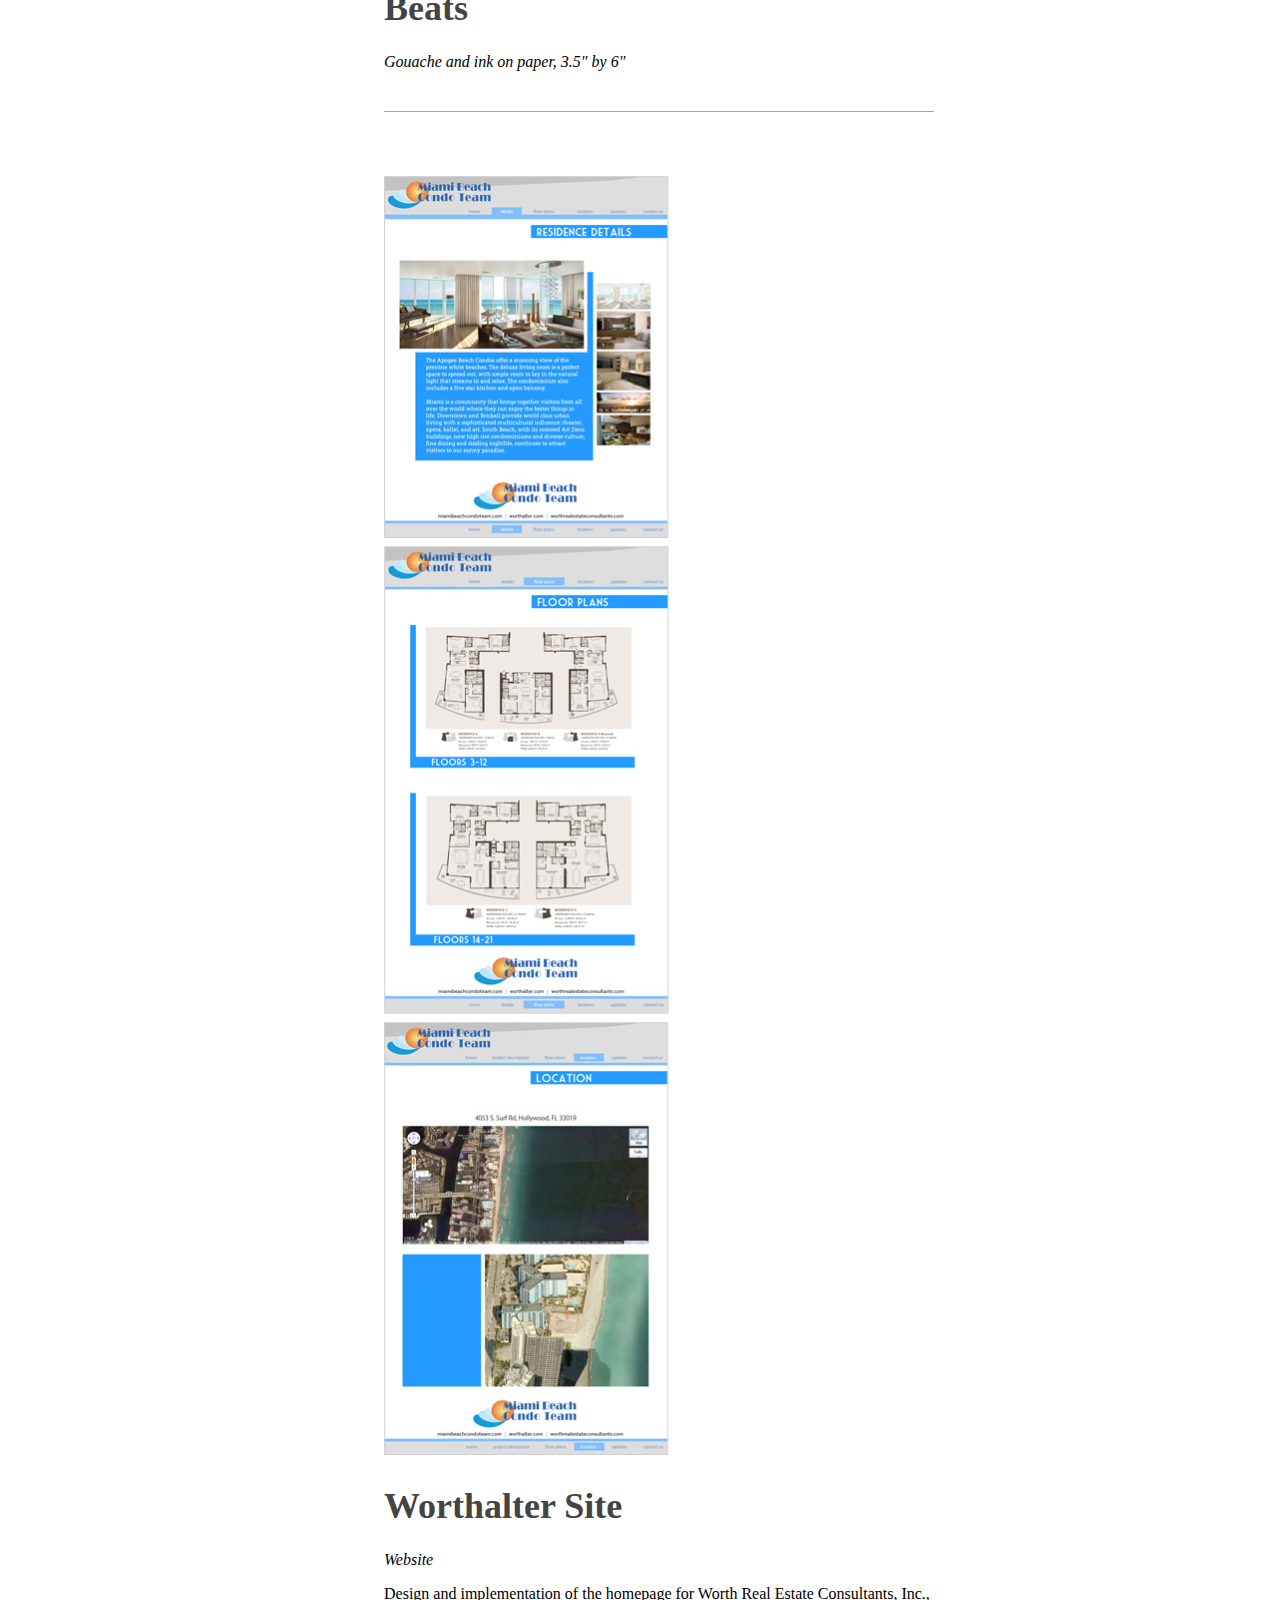
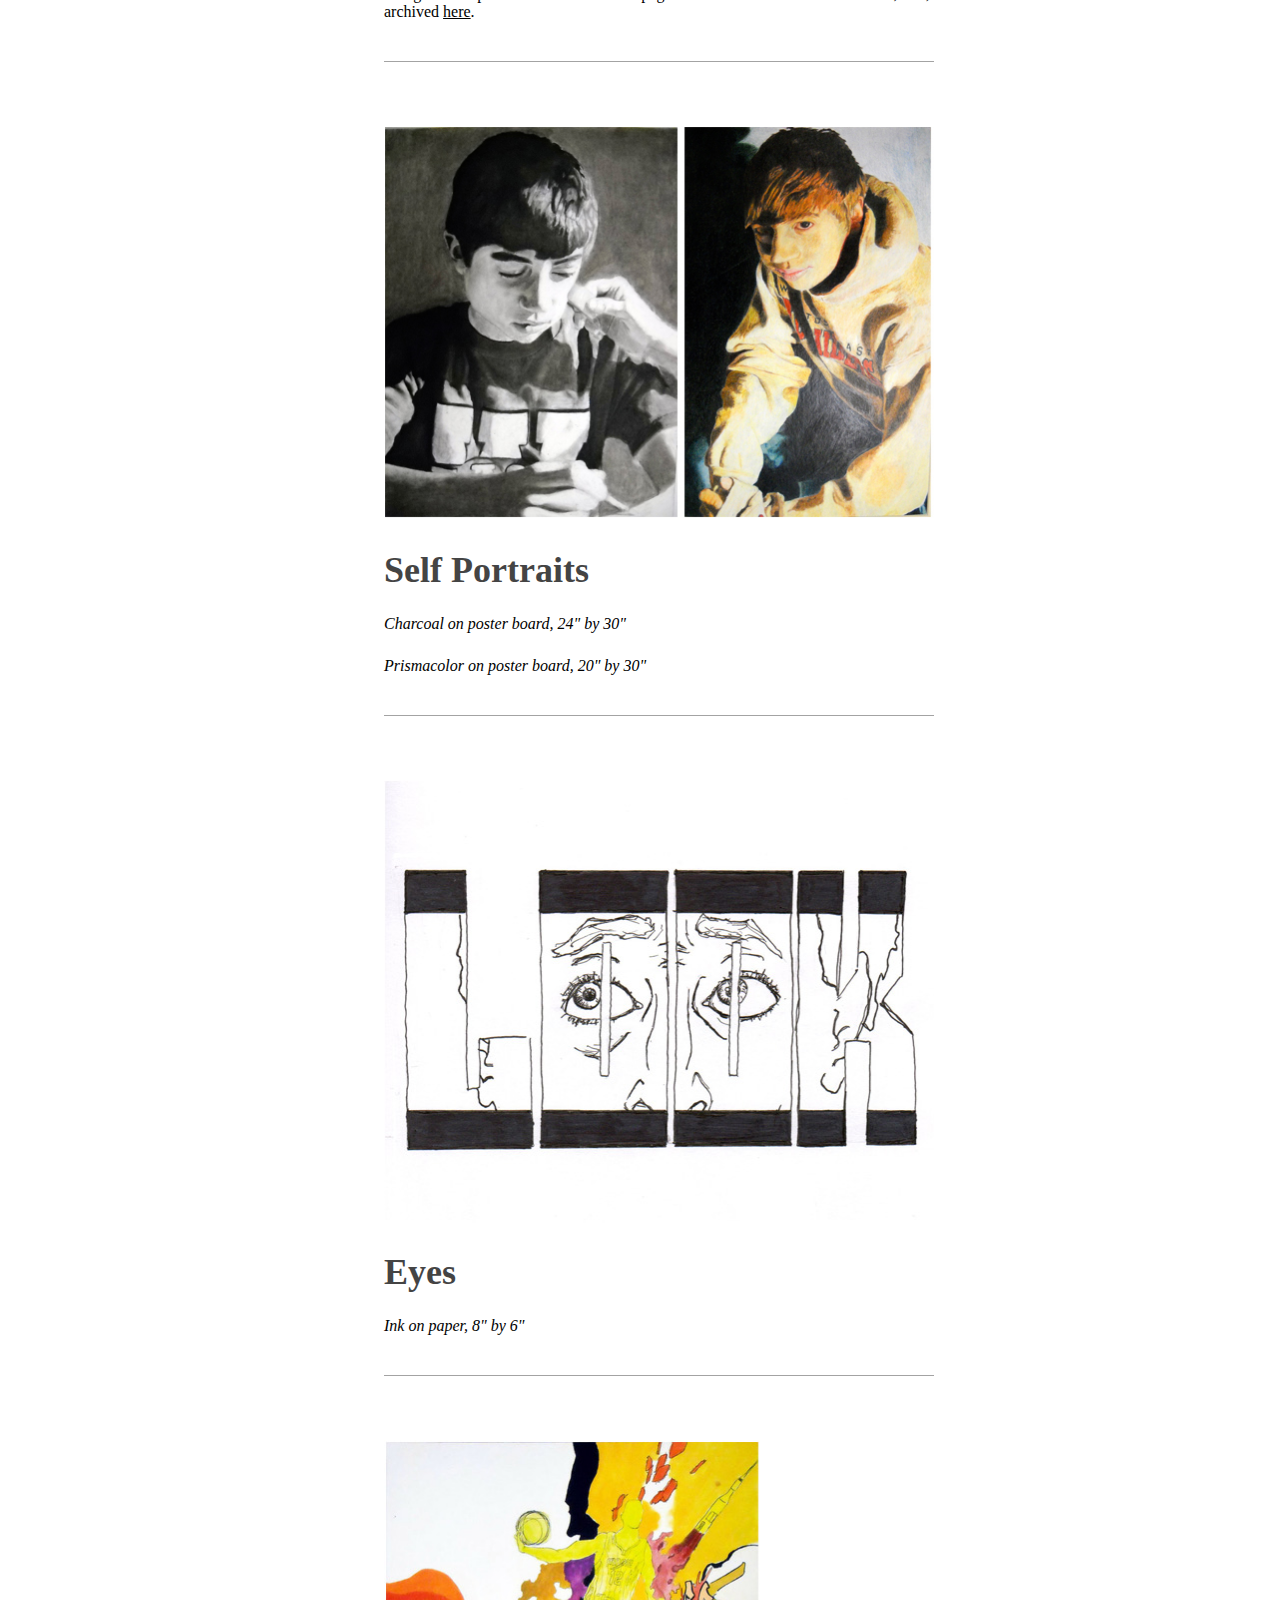
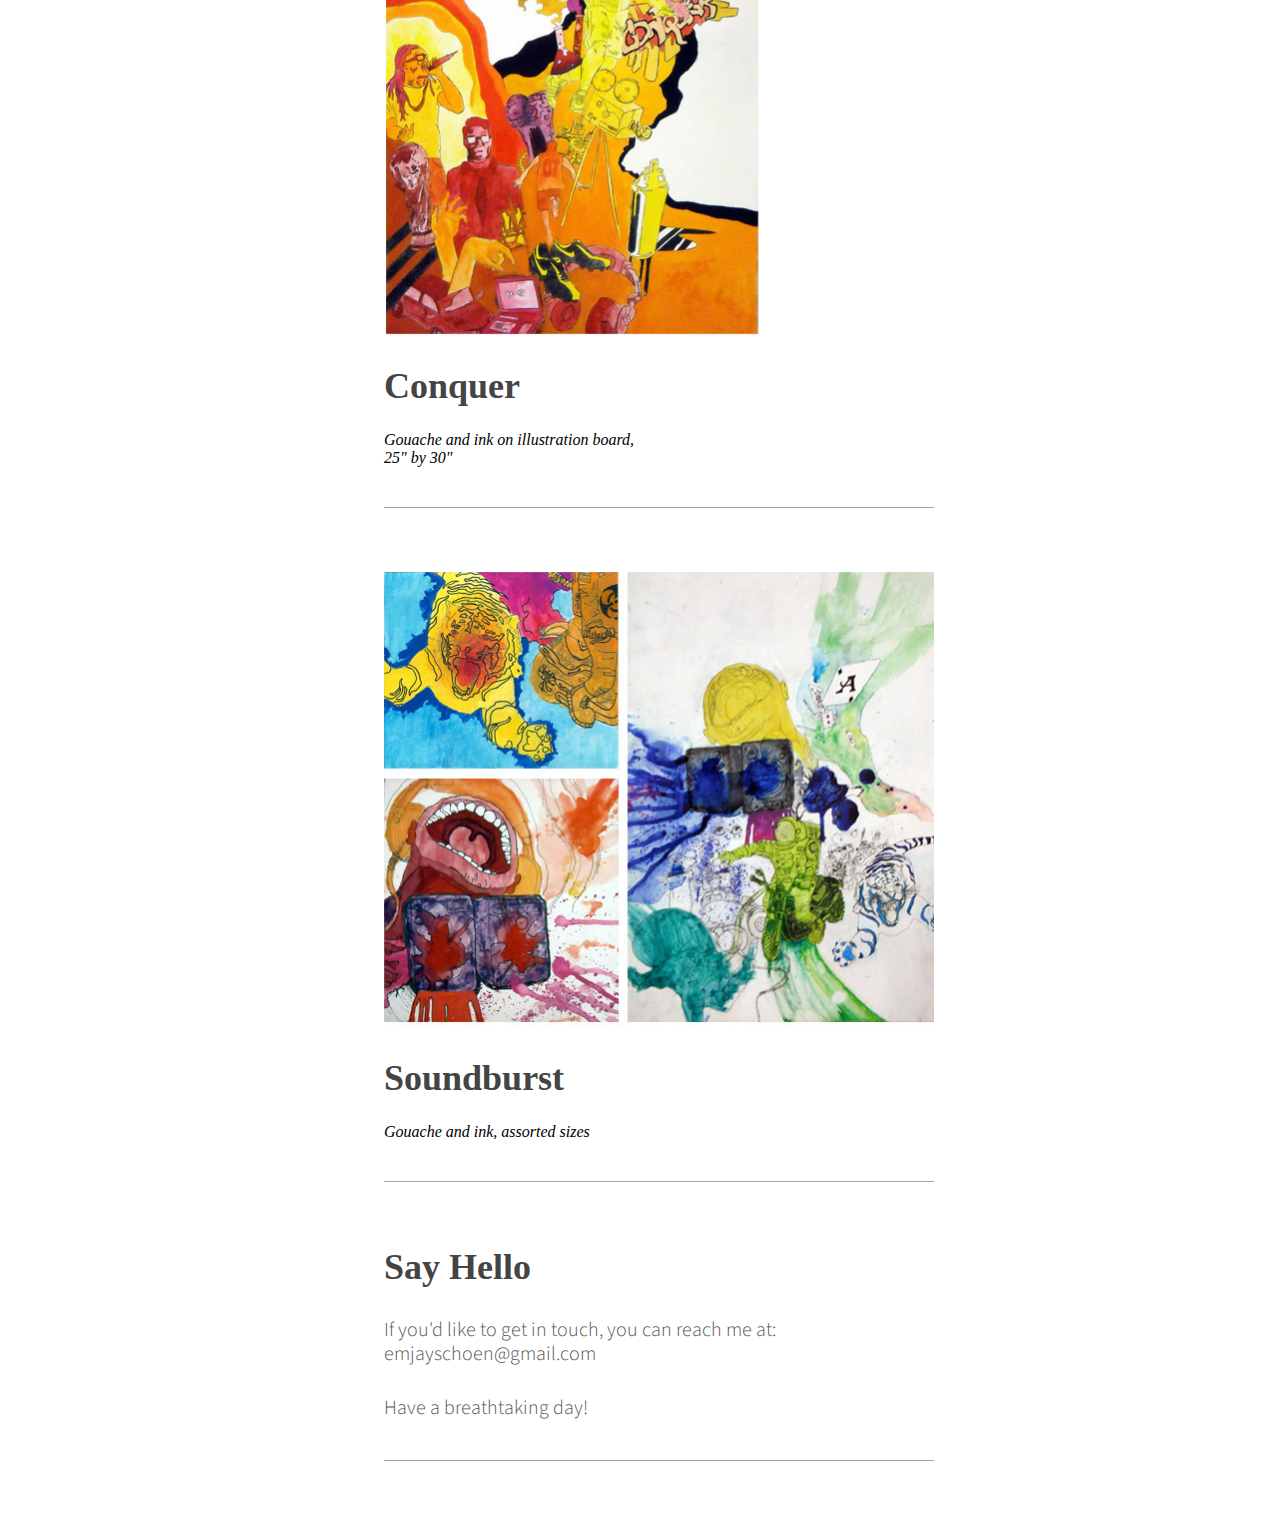
==== commit 050576c4: "Vertically-responsive navbar, medical procedure piece" ====
--- a/index.html
+++ b/index.html
@@ -1,354 +1,416 @@
 <!DOCTYPE HTML>
+
+<!--
+
+Oh, hello - I didn't see you there -
+I wasn't expecting any company here
+...
+...
+Oh, you're not leaving?
+...
+I feel so bare, like you're staring at my insides...
+I guess you can stay and have a look around
+...
+I mean you could at least buy me dinner first
+- Nah, just kiddin
+...
+Oh cmon, that was a joke! Don't leave now!
+I was just wrapping up this lame, imaginary progrommatic overture
+...
+Well, I thought it was funny, anyway
+...
+...
+...
+Oh good, you're staying for more!
+By all means, make yourself at home 
+...
+I guess, hope you like what you see?
+
+-->
 <html>
 <head>
-<title>Martin Schoen  |  UX Design
+<title>M.J. Schoen  |  UX Design
 </title>
 <meta name="viewport" content="width=device-width, initial-scale=1">
 <link href='http://fonts.googleapis.com/css?family=Source+Sans+Pro:300,300italic' rel='stylesheet' type='text/css'>
 <link rel="stylesheet" type="text/css" href="portfolio.css" />
 <link href="http://ajax.googleapis.com/ajax/libs/jqueryui/1.7.2/themes/start/jquery-ui.css"
 type="text/css" rel="Stylesheet" />
+<!--Favicon Stuff-->
+<link rel="apple-touch-icon" sizes="57x57" href="/apple-touch-icon-57x57.png">
+<link rel="apple-touch-icon" sizes="114x114" href="/apple-touch-icon-114x114.png">
+<link rel="apple-touch-icon" sizes="72x72" href="/apple-touch-icon-72x72.png">
+<link rel="apple-touch-icon" sizes="144x144" href="/apple-touch-icon-144x144.png">
+<link rel="apple-touch-icon" sizes="60x60" href="/apple-touch-icon-60x60.png">
+<link rel="apple-touch-icon" sizes="120x120" href="/apple-touch-icon-120x120.png">
+<link rel="apple-touch-icon" sizes="76x76" href="/apple-touch-icon-76x76.png">
+<link rel="apple-touch-icon" sizes="152x152" href="/apple-touch-icon-152x152.png"
+><meta name="apple-mobile-web-app-title" content="MJ Schoen Portfolio">
+<link rel="icon" type="image/png" href="/favicon-196x196.png" sizes="196x196">
+<link rel="icon" type="image/png" href="/favicon-160x160.png" sizes="160x160">
+<link rel="icon" type="image/png" href="/favicon-96x96.png" sizes="96x96">
+<link rel="icon" type="image/png" href="/favicon-16x16.png" sizes="16x16">
+<link rel="icon" type="image/png" href="/favicon-32x32.png" sizes="32x32">
+<meta name="msapplication-TileColor" content="#f7f6ea">
+<meta name="msapplication-TileImage" content="/mstile-144x144.png">
+<meta name="application-name" content="MJ Schoen Portfolio">
+
+</head>
+<body>
+
+<!--Header-->
+<section id="header">
+	<div class="col2">
+		<a href="#intro"><img id="best-designer-ever" src="images/martin-schoen-logo.png" alt="Martin Schoen" /></a>
+	</div>
+</section>
+
+<!--Navigation-->
+<div id="nav-anchor"></div>
+<nav id="navigation-bar">
+	<ul>
+		<li class="nav"><a href="#intro" class="nav-active">Intro</a></li>
+		<div class="nav-divider"></div>
+		<li class="nav"><a href="#work">Work</a></li>
+		<div class="nav-works">
+			<div class="nav-piece" id="nav-ink-series">
+				<a href="#work">
+					<p class="nav-title" id="nav-title-ink-series">Ink Series</p>
+					<span class="highlight" ></span><img class="nav-img" id="nav-img-ink-series" src="images/portfolio-nav-ink-series.jpg" />
+				</a>
+			</div>
+			<div class="nav-piece" id="nav-steves-boards">
+				<a href="#img-steves-boards">
+					<p class="nav-title" id="nav-title-steves-boards">Steve's Boards</p>
+					<span class="highlight" ></span><img class="nav-img" id="nav-img-steves-boards" src="images/portfolio-nav-steves-boards.jpg" />
+				</a>
+			</div>
+			<div class="nav-piece" id="nav-findthebest">
+				<a href="#img-findthebest">
+					<p class="nav-title" id="nav-title-findthebest">FindTheBest</p>
+					<span class="highlight" ></span><img class="nav-img" id="nav-img-findthebest" src="images/portfolio-nav-findthebest.jpg" />
+				</a>
+			</div>
+			<div class="nav-piece" id="nav-pittore-vineyards">
+				<a href="#img-pittore-vineyards">
+					<p class="nav-title" id="nav-title-pittore-vineyards">Pittore Vineyard</p>
+					<span class="highlight" ></span><img class="nav-img" id="nav-img-pittore-vineyards" src="images/portfolio-nav-pittore-vineyards.jpg" />
+				</a>
+			</div>
+			<div class="nav-piece" id="nav-exposure-procedure-figure">
+				<a href="#img-exposure-procedure-figure">
+					<p class="nav-title" id="nav-title-exposure-procedure-figure">Exposure Figure</p>
+					<span class="highlight" ></span><img class="nav-img" id="nav-img-exposure-procedure-figure" src="images/portfolio-nav-exposure-procedure-figure.jpg" />
+				</a>
+			</div>
+			<div class="nav-piece" id="nav-city-nights">
+				<a href="#img-city-nights">
+					<p class="nav-title" id="nav-title-city-nights">City Nights</p>
+					<span class="highlight" ></span><img class="nav-img" id="nav-img-city-nights" src="images/portfolio-nav-city-nights.jpg" />
+				</a>
+			</div>
+			<div class="nav-piece" id="nav-fly">
+				<a href="#img-fly">
+					<p class="nav-title" id="nav-title-fly">Fly.</p>
+					<span class="highlight" ></span><img class="nav-img" id="nav-img-fly" src="images/portfolio-nav-fly.jpg" />
+				</a>
+			</div>
+			<div class="nav-piece" id="nav-eat-local">
+				<a href="#img-eat-local">
+					<p class="nav-title" id="nav-title-eat-local">Eat Local</p>
+					<span class="highlight" ></span><img class="nav-img" id="nav-img-eat-local" src="images/portfolio-nav-eat-local.jpg" />
+				</a>
+			</div>
+			<div class="nav-piece" id="nav-beats">
+				<a href="#img-beats">
+					<p class="nav-title" id="nav-title-beats">Beats</p>
+					<span class="highlight" ></span><img class="nav-img" id="nav-img-beats" src="images/portfolio-nav-beats.jpg" />
+				</a>
+			</div>
+			<div class="nav-piece" id="nav-worthalter-site">
+				<a href="#img-worthalter-site">
+					<p class="nav-title" id="nav-title-worthalter-site">Worthalter Site</p>
+					<span class="highlight" ></span><img class="nav-img" id="nav-img-worthalter-site" src="images/portfolio-nav-worthalter-site.jpg" />
+				</a>
+			</div>
+			<div class="nav-piece" id="nav-self-portraits">
+				<a href="#img-self-portraits">
+					<p class="nav-title" id="nav-title-self-portraits">Self Portraits</p>
+					<span class="highlight" ></span><img class="nav-img" id="nav-img-self-portraits" src="images/portfolio-nav-self-portraits.jpg" />
+				</a>
+			</div>
+			<div class="nav-piece" id="nav-eyes">
+				<a href="#img-eyes">
+					<p class="nav-title" id="nav-title-eyes">Eyes</p>
+					<span class="highlight" ></span><img class="nav-img" id="nav-img-eyes" src="images/portfolio-nav-eyes.jpg" />
+				</a>
+			</div>
+			<div class="nav-piece" id="nav-conquer">
+				<a href="#img-conquer">
+					<p class="nav-title" id="nav-title-conquer">Conquer</p>
+					<span class="highlight" ></span><img class="nav-img" id="nav-img-conquer" src="images/portfolio-nav-conquer.jpg" />
+				</a>
+			</div>
+			<div class="nav-piece nav-piece-end" id="nav-sound-burst">
+				<a href="#img-sound-burst">
+					<p class="nav-title" id="nav-title-sound-burst">Sound Burst</p>
+					<span class="highlight" ></span><img class="nav-img" id="nav-img-sound-burst" src="images/portfolio-nav-sound-burst.jpg" />
+				</a>
+			</div>
+		</div> <!-- .nav-works -->
+		<div class="nav-divider"></div>
+		<li class="nav"><a href="#contact">Contact</a></li>
+	</ul>
+</nav>
+
+
+<!--Intro-->
+<section id="intro">
+	<p class="intro-description">Hey, I'm a User Experience Designer who is passionate about the overlap of art and technology.</p>
+	<p class="intro-description">I believe websites have the power to delight, evoke emotion, and stretch what's humanly possible.</p>
+	<p class="intro-description">User experiences are my specialty, but I'm also an artist, designer, and programmer.</p>
+	<p class="intro-description transition">Check out a selected portfolio of my work below:</p>
+</section>
+
+<!--Link to JQuery and Essential Scripts. This is loaded after content above the fold is displayed so that the page is perceived to load faster-->
  <script type="text/javascript" src="http://ajax.googleapis.com/ajax/libs/jquery/1.8.2/jquery.min.js"></script>
 <script type="text/javascript" src="http://ajax.googleapis.com/ajax/libs/jqueryui/1.8.5/jquery-ui.min.js"></script><!-- jquery-UI
 hosted on Google's Ajax CDN-->
-<script src="jquery.localscroll-1.2.7-min.js" type="text/javascript"></script> 
 <script src="jquery.scrollTo-1.4.3.1-min.js" type="text/javascript"></script> 
 <script type="text/javascript" src="portfolio.js"></script>
-
-</head>
-<body>
-
-<!--Header-->
-<section id="header">
-	<div class="col2">
-		<img id="ux-design" src="images/ux-design.png" alt="UX Design" />
-		<img id="best-designer-ever" src="images/martin-schoen-logo.png" alt="Martin Schoen" />
-		<a href="#about"><img id="best-designer-ever-hover" src="images/martin-schoen-selected.png" alt="Martin Schoen" /></a>
-	</div>
-</section>
-
-<section id="intro">
-	<p class="intro-description">Hi, I'm a User Experience Designer who grew up in Milwaukee, WI. I'm in love with evoking emotion with design, creating beauty out of code, and making grand ideas useful.</p>
-	<p class="intro-description">This is a selected portfolio of some things that I've drawn and some other things that I've coded. Enjoy.</p>
-</section>
-
-<!--Navigation-->
-<div id="nav-anchor"></div>
-<section id="navigation-bar">
-	<div class="nav" id="nav-ink-series">
-		<a href="#img-ink-series">
-			<p class="nav-title" id="nav-title-ink-series">Ink Series</p>
-			<span class="highlight" ></span><img class="nav-img" id="nav-img-ink-series" src="images/portfolio-nav-ink-series.jpg" />
-		</a>
-	</div>
-	<div class="nav" id="nav-steves-boards">
-		<a href="#img-steves-boards">
-			<p class="nav-title" id="nav-title-steves-boards">Steve's Boards</p>
-			<span class="highlight" ></span><img class="nav-img" id="nav-img-steves-boards" src="images/portfolio-nav-steves-boards.jpg" />
-		</a>
-	</div>
-	<div class="nav" id="nav-findthebest">
-		<a href="#img-findthebest">
-			<p class="nav-title" id="nav-title-findthebest">FindTheBest</p>
-			<span class="highlight" ></span><img class="nav-img" id="nav-img-findthebest" src="images/portfolio-nav-findthebest.jpg" />
-		</a>
-	</div>
-	<div class="nav" id="nav-pittore-vineyards">
-		<a href="#img-pittore-vineyards">
-			<p class="nav-title" id="nav-title-pittore-vineyards">Pittore Vineyard</p>
-			<span class="highlight" ></span><img class="nav-img" id="nav-img-pittore-vineyards" src="images/portfolio-nav-pittore-vineyards.jpg" />
-		</a>
-	</div>
-	<div class="nav" id="nav-city-nights">
-		<a href="#img-city-nights">
-			<p class="nav-title" id="nav-title-city-nights">City Nights</p>
-			<span class="highlight" ></span><img class="nav-img" id="nav-img-city-nights" src="images/portfolio-nav-city-nights.jpg" />
-		</a>
-	</div>
-	<div class="nav" id="nav-fly">
-		<a href="#img-fly">
-			<p class="nav-title" id="nav-title-fly">Fly.</p>
-			<span class="highlight" ></span><img class="nav-img" id="nav-img-fly" src="images/portfolio-nav-fly.jpg" />
-		</a>
-	</div>
-	<div class="nav" id="nav-eat-local">
-		<a href="#img-eat-local">
-			<p class="nav-title" id="nav-title-eat-local">Eat Local</p>
-			<span class="highlight" ></span><img class="nav-img" id="nav-img-eat-local" src="images/portfolio-nav-eat-local.jpg" />
-		</a>
-	</div>
-	<div class="nav" id="nav-social-pool">
-		<a href="#img-social-pool">
-			<p class="nav-title" id="nav-title-social-pool">Social Pool</p>
-			<span class="highlight" ></span><img class="nav-img" id="nav-img2" src="images/portfolio-nav-social-pool.jpg" />
-		</a>
-	</div>
-	<div class="nav" id="nav-beats">
-		<a href="#img-beats">
-			<p class="nav-title" id="nav-title-beats">Beats</p>
-			<span class="highlight" ></span><img class="nav-img" id="nav-img-beats" src="images/portfolio-nav-beats.jpg" />
-		</a>
-	</div>
-	<div class="nav" id="nav-worthalter-site">
-		<a href="#img-worthalter-site">
-			<p class="nav-title" id="nav-title-worthalter-site">Worthalter Site</p>
-			<span class="highlight" ></span><img class="nav-img" id="nav-img-worthalter-site" src="images/portfolio-nav-worthalter-site.jpg" />
-		</a>
-	</div>
-	<div class="nav" id="nav-self-portraits">
-		<a href="#img-self-portraits">
-			<p class="nav-title" id="nav-title-self-portraits">Self Portraits</p>
-			<span class="highlight" ></span><img class="nav-img" id="nav-img-self-portraits" src="images/portfolio-nav-self-portraits.jpg" />
-		</a>
-	</div>
-	<div class="nav" id="nav-eyes">
-		<a href="#img-eyes">
-			<p class="nav-title" id="nav-title-eyes">Eyes</p>
-			<span class="highlight" ></span><img class="nav-img" id="nav-img-eyes" src="images/portfolio-nav-eyes.jpg" />
-		</a>
-	</div>
-	<div class="nav" id="nav-conquer">
-		<a href="#img-conquer">
-			<p class="nav-title" id="nav-title-conquer">Conquer</p>
-			<span class="highlight" ></span><img class="nav-img" id="nav-img-conquer" src="images/portfolio-nav-conquer.jpg" />
-		</a>
-	</div>
-	<div class="nav-end" id="nav-sound-burst">
-		<a href="#img-sound-burst">
-			<p class="nav-title" id="nav-title-sound-burst">Sound Burst</p>
-			<span class="highlight" ></span><img class="nav-img" id="nav-img-sound-burst" src="images/portfolio-nav-sound-burst.jpg" />
-		</a>
-	</div>
-	
-</section>
 	
 <!--Portfolio-->
-<section id="portfolio">
-
-		<div class="piece">
-			<img id="img-ink-series" class="portfolio-img detail-link" src="images/portfolio-ink-series.jpg" />
-			<!--<div class="lightbox">
-				<div class="lightbox-container">
-					<img class="lightbox-img" src="images/portfolio-ink-series.jpg" />
-				</div>
-				<div class="control-overlay">
-					<div class="control-close">&times;</div>
-					<div class="control-arrow-left">&#8592;</div>
-				</div>
-						
-			</div>-->
-			<div class="caption">
-				<!--Title-->
-				<p class="title">Ink Series</p>
-				<!--Description-->
-				<br>
-				<div class="description">
-					<p class="info">Ink on paper, 9" by 12"</p>
-				</div>
-			</div>
-			<div id="img-steves-boards" class="divider"></div>
-		</div>
-
-		<div class="piece">
-			<img class="portfolio-img" src="images/portfolio-steves-boards.jpg" />
-			<div class="caption">
-				<!--Title-->
-				<p class="title">Steve's Boards</p>
-				<!--Description-->
-				<br>
-				<div class="description">
-					<p class="text"><span class="in-progress">Coming Soon</span></p>
-					<p class="text">A dedicated website for longboards crafted by industrial designer Steve Evans. The site will put his best works on display and will include a bespoke tool for custom longboard orders.</p>
-				</div>
-			</div>
-			<div id="img-findthebest" class="divider"></div>
-		</div>
-
-		<div class="piece">
-			<a href="http://www.findthebest.com/our-story" target="_blank"><img class="portfolio-img" src="images/portfolio-findthebest.jpg" /></a>
-			<div class="caption">
-				<!--Title-->
-				<p class="title">FindTheBest Infographic</p>
-				<!--Description-->
-				<br>
-				<div class="description">
-					<p class="info">Website</p>
-					<p class="text">An infographic designed for <a href="http://www.findthebest.com" target="_blank">FindTheBest.com</a> to show off the wealth of information the website uses as well as explain some of the core functionality.</p>
-					<p class="text">It updates dynamically based on real-time data and reacts to user input. I lead the design of the project while my partner, Alex Yau, contributed most of the code.</p>
-				</div>
-			</div>
-			<div id="img-pittore-vineyards" class="divider"></div>
-		</div>
-
-		<div class="piece">
-			<img class="portfolio-img" src="images/portfolio-pittore-vineyards.jpg" />
-			<div class="caption">
-				<!--Title-->
-				<p class="title">Pittore Vineyards</p>
-				<!--Description-->
-				<br>
-				<div class="description">
-					<p class="text"><span class="in-progress">Coming Soon</span></p>
-					<p class="text">The showcase of the annual selection of Cabernet Sauvignon from Pittore Vineyards, a family owned winery in the sun-kissed hills of Napa Valley.</p>
-				</div>
-			</div>
-			<div id="img-city-nights" class="divider"></div>
-		</div>
-
-		<div class="piece">
-			<img class="portfolio-img" src="images/portfolio-city-nights.jpg" />
-			<div class="caption">
-				<!--Title-->
-				<p class="title">City Nights</p>
-				<!--Description-->
-				<br>
-				<div class="description">
-					<p class="info">Oil paint on illustration board, 6" by 4"</p>
-				</div>
-			</div>
-			<div id="img-fly" class="divider"></div>
-		</div>
-
-		<div class="piece">
-			<img class="portfolio-img" src="images/portfolio-fly.jpg" />
-			<div class="caption">
-				<!--Title-->
-				<p class="title">Fly.</p>
-				<!--Description-->
-				<br>
-				<div class="description">
-					<p class="info">Guache and pastel on illustration board, 18" by 15"</p>
-				</div>
-			</div>
-			<div id="img-eat-local" class="divider"></div>
-		</div>
-
-		<div class="piece">
-			<a href="http://fall2013.wudesign.me/student/schoen/recipes/" target="_blank"><img class="portfolio-img" src="images/portfolio-eat-local.jpg" /></a>
-			<div class="caption">
-				<!--Title-->
-				<p class="title">Eat Local</p>
-				<!--Description-->
-				<br>
-				<div class="description">
-					<p class="info">Website</p>
-					<p class="text">A design project for a local St. Louis recipe website that brings you the most tantilizing tastes based on season. Enter at the risk of instantly becoming hungry.</p>
-				</div>
-			</div>
-			<div id="img-social-pool" class="divider"></div>
-		</div>
-
-		<div class="piece">
-			<img class="portfolio-img" src="images/portfolio-social-pool.jpg" />
-			<div class="caption">
-				<!--Title-->
-				<p class="title">Social Pool</p>
-				<!--Description-->
-				<br>
-				<div class="description">
-					 <p class="info">iOS App</p>
-					 <p class="text">A personal project that aims to make conversation between large groups of friends simple and fun.</p>
-				</div>
-			</div>
-			<div id="img-beats" class="divider"></div>
-		</div>
-
-		<div class="piece">
-			<img class="portfolio-img" src="images/portfolio-beats.jpg" />
-			<div class="caption">
-				<!--Title-->
-				<p class="title">Beats</p>
-				<!--Description-->
-				<br>
-				<div class="description">
-					<p class="info">Guache and ink on paper, 3.5" by 6"</p>
-				</div>
-			</div>
-			<div id="img-worthalter-site" class="divider"></div>
-		</div>
-
-		<div class="piece">
-			<a class="links" href="/Final (Home)/Apogee-Beach-Site-(Home).html" target="_blank"><img class="portfolio-img" src="images/portfolio-worthalter-site.jpg" /></a>
-			<div class="caption">
-				<!--Title-->
-				<p class="title">Worthalter Site</p>
-				<!--Description-->
-				<br>
-				<div class="description">
-					<p class="info">Website</p>
-					<p class="text">Design and implementation of the homepage for Worth Real Estate Consultants, Inc., archived <a class="links" href="/Final (Home)/Apogee-Beach-Site-(Home).html" target="_blank">here</a>.</p>
-				</div>
-			</div>
-			<div id="img-self-portraits" class="divider"></div>
-		</div>
-
-		<div class="piece">
-			<img class="portfolio-img" src="images/portfolio-self-portraits.jpg" />
-			<div class="caption">
-				<!--Title-->
-				<p class="title">Self Portraits</p>
-				<!--Description-->
-				<br>
-				<div class="description">
-					<p class="info">Charcoal on poster board, 24" by 30"</p>
-					<p class="info">Prismacolor on poster board, 20" by 30"</p>
-				</div>
-			</div>
-			<div id="img-eyes" class="divider"></div>
-		</div>
-
-		<div class="piece">
-			<img class="portfolio-img" src="images/portfolio-eyes.jpg" />
-			<div class="caption">
-				<!--Title-->
-				<p class="title">Eyes</p>
-				<!--Description-->
-				<br>
-				<div class="description">
-					<p class="info">Ink on paper, 8" by 6"</p>
-				</div>
-			</div>
-			<div id="img-conquer" class="divider"></div>
-		</div>
-
-		<div class="piece">
-			<img class="portfolio-img" src="images/portfolio-conquer.jpg" />
-			<div class="caption">
-				<!--Title-->
-				<p class="title">Conquer</p>
-				<!--Description-->
-				<br>
-				<div class="description">
-					<p class="info">Guache and ink on illustration board, <br>25" by 30"</p>
-				</div>
-			</div>
-			<div id="img-sound-burst" class="divider"></div>
-		</div>
-
-		<div class="piece">
-			<img class="portfolio-img" src="images/portfolio-sound-burst.jpg" />
-			<div class="caption">
-				<!--Title-->
-				<p class="title">Soundburst</p>
-				<!--Description-->
-				<br>
-				<div class="description">
-					<p class="info">Guache and ink, assorted sizes</p>
-				</div>
-			</div>
-			<div class="divider"></div>
-		</div>
-
-		<div class="piece">
-			<p class="title">Say Hello</p>
-			<p class="intro-description">If you'd like to get in touch, you can reach me at: mschoen.wustl@gmail.com</p>
-			<p class="intro-description">Have a breathtaking day!</p>
-			<div class="divider"></div>
-		</div>
+<section id="work">
+	<div class="divider" id="work-divider"></div>
+	<div class="piece">
+		<img class="portfolio-img" src="images/portfolio-ink-series.jpg" />
+		<!-- <img id="img-ink-series" class="portfolio-img detail-link" src="images/portfolio-ink-series.jpg" /> -->
+		<!--<div class="lightbox">
+			<div class="lightbox-container">
+				<img class="lightbox-img" src="images/portfolio-ink-series.jpg" />
+			</div>
+			<div class="control-overlay">
+				<div class="control-close">&times;</div>
+				<div class="control-arrow-left">&#8592;</div>
+			</div>
+					
+		</div>-->
+		<div class="caption">
+			<!--Title-->
+			<p class="title">Ink Series</p>
+			<!--Description-->
+			<br>
+			<div class="description">
+				<p class="info">Ink on paper, 9" by 12"</p>
+			</div>
+		</div>
+		<div id="img-steves-boards" class="divider"></div>
+	</div>
+
+	<div class="piece">
+		<img class="portfolio-img" src="images/portfolio-steves-boards.jpg" />
+		<div class="caption">
+			<!--Title-->
+			<p class="title">Steve's Boards</p>
+			<!--Description-->
+			<br>
+			<div class="description">
+				<p class="text"><span class="in-progress">Coming Soon</span></p>
+				<p class="text">A dedicated website for the longboards crafted by industrial designer Steve Evans. The site will put his best works on display and will include a bespoke tool for custom longboard orders.</p>
+			</div>
+		</div>
+		<div id="img-findthebest" class="divider"></div>
+	</div>
+
+	<div class="piece">
+		<a href="http://www.findthebest.com/our-story" target="_blank"><img class="portfolio-img" src="images/portfolio-findthebest.jpg" /></a>
+		<div class="caption">
+			<!--Title-->
+			<p class="title">FindTheBest</p>
+			<!--Description-->
+			<br>
+			<div class="description">
+				<p class="info">Website</p>
+				<p class="text">An infographic designed for <a href="http://www.findthebest.com" target="_blank">FindTheBest.com</a> to show off the wealth of information the website uses as well as explain some of the core functionality.</p>
+				<p class="text">It updates dynamically based on real-time data and reacts to user input. I lead the design of the project while my partner, Alex Yau, contributed most of the code. It can be found <a href="http://www.findthebest.com/our-story" target="_blank">here.</a></p>
+			</div>
+		</div>
+		<div id="img-pittore-vineyards" class="divider"></div>
+	</div>
+
+	<div class="piece">
+		<img class="portfolio-img" src="images/portfolio-pittore-vineyards.jpg" />
+		<div class="caption">
+			<!--Title-->
+			<p class="title">Pittore Vineyards</p>
+			<!--Description-->
+			<br>
+			<div class="description">
+				<p class="text"><span class="in-progress">Coming Soon</span></p>
+				<p class="text">The showcase of the annual selection of Cabernet Sauvignon from Pittore Vineyards, a family owned winery in the sun-kissed hills of Napa Valley.</p>
+			</div>
+		</div>
+		<div id="img-exposure-procedure-figure" class="divider"></div>
+	</div>
+
+	<div class="piece">
+		<img class="portfolio-img" src="images/portfolio-exposure-procedure-figure.jpg" />
+		<div class="caption">
+			<!--Title-->
+			<p class="title">Exposure Procedure Figure</p>
+			<!--Description-->
+			<br>
+			<div class="description">
+				<p class="info">Digital Illustration</p>
+				<p class="text">A revolutionary new medical procedure in the obstetrics and gynecology field will soon be published in a research paper headed by the Columbia University Medical Center.</p>
+				<p class="text">Babies pass through an essential environment of microorganisms during birth that C-sections bipass. This graphic embodies the procedure while accompanying text spells out the details. Remaining abstract and symbolic was crucial in order to keep it presentable to diverse viewers.</p>
+			</div>
+		</div>
+		<div id="img-city-nights" class="divider"></div>
+	</div>
+
+	<div class="piece">
+		<img class="portfolio-img" src="images/portfolio-city-nights.jpg" />
+		<div class="caption">
+			<!--Title-->
+			<p class="title">City Nights</p>
+			<!--Description-->
+			<br>
+			<div class="description">
+				<p class="info">Oil paint on illustration board, 6" by 4"</p>
+			</div>
+		</div>
+		<div id="img-fly" class="divider"></div>
+	</div>
+
+	<div class="piece">
+		<img class="portfolio-img" src="images/portfolio-fly.jpg" />
+		<div class="caption">
+			<!--Title-->
+			<p class="title">Fly.</p>
+			<!--Description-->
+			<br>
+			<div class="description">
+				<p class="info">Gouache and pastel on illustration board, 18" by 15"</p>
+			</div>
+		</div>
+		<div id="img-eat-local" class="divider"></div>
+	</div>
+
+	<div class="piece">
+		<a href="http://fall2013.wudesign.me/student/schoen/recipes/" target="_blank"><img class="portfolio-img" src="images/portfolio-eat-local.jpg" /></a>
+		<div class="caption">
+			<!--Title-->
+			<p class="title">Eat Local</p>
+			<!--Description-->
+			<br>
+			<div class="description">
+				<p class="info">Website</p>
+				<p class="text">A design project for a local St. Louis recipe website that brings you the most tantilizing tastes based on season. You can check it out <a href="http://fall2013.wudesign.me/student/schoen/recipes/" target="_blank">here</a> at the risk of instantly becoming hungry.</p>
+			</div>
+		</div>
+		<div id="img-social-pool" class="divider"></div>
+	</div>
+
+	<div class="piece">
+		<img class="portfolio-img" src="images/portfolio-beats.jpg" />
+		<div class="caption">
+			<!--Title-->
+			<p class="title">Beats</p>
+			<!--Description-->
+			<br>
+			<div class="description">
+				<p class="info">Gouache and ink on paper, 3.5" by 6"</p>
+			</div>
+		</div>
+		<div id="img-worthalter-site" class="divider"></div>
+	</div>
+
+	<div class="piece">
+		<a class="links" href="/Final (Home)/Apogee-Beach-Site-(Home).html" target="_blank"><img class="portfolio-img" src="images/portfolio-worthalter-site.jpg" /></a>
+		<div class="caption">
+			<!--Title-->
+			<p class="title">Worthalter Site</p>
+			<!--Description-->
+			<br>
+			<div class="description">
+				<p class="info">Website</p>
+				<p class="text">Design and implementation of the homepage for Worth Real Estate Consultants, Inc., archived <a class="links" href="/Final (Home)/Apogee-Beach-Site-(Home).html" target="_blank">here</a>.</p>
+			</div>
+		</div>
+		<div id="img-self-portraits" class="divider"></div>
+	</div>
+
+	<div class="piece">
+		<img class="portfolio-img" src="images/portfolio-self-portraits.jpg" />
+		<div class="caption">
+			<!--Title-->
+			<p class="title">Self Portraits</p>
+			<!--Description-->
+			<br>
+			<div class="description">
+				<p class="info">Charcoal on poster board, 24" by 30"</p>
+				<p class="info">Prismacolor on poster board, 20" by 30"</p>
+			</div>
+		</div>
+		<div id="img-eyes" class="divider"></div>
+	</div>
+
+	<div class="piece">
+		<img class="portfolio-img" src="images/portfolio-eyes.jpg" />
+		<div class="caption">
+			<!--Title-->
+			<p class="title">Eyes</p>
+			<!--Description-->
+			<br>
+			<div class="description">
+				<p class="info">Ink on paper, 8" by 6"</p>
+			</div>
+		</div>
+		<div id="img-conquer" class="divider"></div>
+	</div>
+
+	<div class="piece">
+		<img class="portfolio-img" src="images/portfolio-conquer.jpg" />
+		<div class="caption">
+			<!--Title-->
+			<p class="title">Conquer</p>
+			<!--Description-->
+			<br>
+			<div class="description">
+				<p class="info">Gouache and ink on illustration board, <br>25" by 30"</p>
+			</div>
+		</div>
+		<div id="img-sound-burst" class="divider"></div>
+	</div>
+
+	<div class="piece">
+		<img class="portfolio-img" src="images/portfolio-sound-burst.jpg" />
+		<div class="caption">
+			<!--Title-->
+			<p class="title">Soundburst</p>
+			<!--Description-->
+			<br>
+			<div class="description">
+				<p class="info">Gouache and ink, assorted sizes</p>
+			</div>
+		</div>
+		<div class="divider"></div>
+	</div>
+
+	<div class="piece" id="contact">
+		<p class="title">Say Hello</p>
+		<p class="intro-description">If you'd like to get in touch, you can reach me at: emjayschoen@gmail.com</p>
+		<p class="intro-description">Have a breathtaking day!</p>
+		<div class="divider"></div>
+	</div>
 
 </section>
 
 
+
+<!--Additional Linked Script Files-->
+<script src="jquery.localscroll-1.2.7-min.js" type="text/javascript"></script> 
 
 
 
--- a/portfolio.css
+++ b/portfolio.css
@@ -1,16 +1,21 @@
 body{
 	margin: 0;
 	padding: 0;
+	font-size: 16px;
 }
 
 .col2, #intro {
 	position: relative;
-	padding-left: 280px;
+	margin-left: 290px;
+}
+
+.col2, #intro, #contact {
+	width: 550px;
 }
 
 @font-face {
 	font-family: Bebas Neue;
-	url('BebasNeue-webfont.ttf');
+	src: url(BebasNeue-webfont.ttf) format("truetype");
 }
 
 a {
@@ -22,10 +27,11 @@
 /* HEADER */
 
 #header{
-	margin-bottom: 65px;
 	width: 100%;
-	height: 200px;
+	height: 220px;
 	background-color: #f1f1f1;
+	background: url("images/header.jpg") no-repeat left top;
+	background-size: cover;
 }
 
 #ux-design{
@@ -35,92 +41,197 @@
 }
 
 #best-designer-ever, #best-designer-ever-hover{
-	margin-top: 10px;
-	height: 55px;
-	cursor: pointer;
-}
-
-#best-designer-ever-hover{
-	display: none;
+	margin-top: 60px;
+	height: 40px;
+	cursor: pointer;
+}
+#best-designer-ever:hover{
+	opacity: .5;
+	filter: alpha(opacity=.5);
 }
 
 /* INTRO */
 
 #intro {
-	margin-bottom: 60px;
+	padding-top: 50px;
+	padding-bottom: 2.5em;
+}
+
+.intro-description:first-child {
+	margin-top: 11px;
+}
+
+.intro-description {
+	margin: 1.5em 0;
 	color: #555;
 	font-family: 'Source Sans Pro', sans-serif;
-	font-size: 1.5em;
+	font-size: 1.25em;
 	font-weight: 300;
+	line-height: 1.2em;
+}
+
+.transition {
 	font-style: italic;
 }
 
-.intro-description {
-	width: 550px;
+.intro-img {
+	width: 100px;
+}
+#intro1 .intro-img {
+	background: url("images/intro1.png") no-repeat center center;
+}
+#intro2 .intro-img {
+	background: url("images/intro2.png") no-repeat center center;
+}
+#intro3 .intro-img {
+	background: url("images/intro3.png") no-repeat center center;
+}
+#intro4 .intro-img {
+	background: url("images/intro4.png") no-repeat center center;
 }
 
 /* NAVIGATION */
+
+#nav-anchor {
+	margin-top: 50px;
+	width: 186px;
+	float: left;
+	clear: both;
+}
 
 #navigation-bar{
 	float: left;
 	position: relative;
+	margin-top: 15px;
 	padding-right: 8px;
-	width: 186px;
-	border-right: 3px solid #3b71a6;
+	width: 200px;
+	border-right: 4px solid #ca847b;
 	box-sizing: border-box;
-}
-
-.nav, .nav-end{
+	z-index: 1;
+	clear: both;
+}
+#navigation-bar a {
+	text-decoration: none;
+}
+#navigation-bar ul {
+	margin: 0;
+	padding: 0;
+}
+
+.nav {
+	margin: 0;
+	padding: 10px 0;
+	font-family: Bebas Neue;
+	font-size: 1.75em;
+	line-height: 22px;
+	font-weight: 500;
+	color: #444;
+	text-align: right;
+	list-style: none;
+	cursor: pointer;
+}
+.nav:hover {
+	opacity: .6;
+	filter: alpha(opacity=.6);
+}
+.nav:first-child {
+	padding-top: 0;
+}
+.nav:last-child {
+	padding-bottom: 0;
+}
+.nav-active {
+	color: #C0796B;
+}
+
+.nav-divider {
+	width: 32px;
+	height: 1px;
+	background-color: #444;
+	margin-left: auto;
+}
+
+.nav-works {
+	margin-bottom: 10px;
+	display: none;
+}
+.nav-piece{
 	position: relative;
 	height: 32px;
-}
-
-.nav {
-	margin-bottom: 5px;
-}
-
+	transition: all .1s ease-in-out;
+}
 .nav-img{
 	display: inline;
 	position: absolute;
 	right: 0;
-	height: 32px;
-	border: 1px solid #d1d1d1;
+	height: 100%;
+	width: 32px;
+	/* border: 1px solid #d1d1d1; */
 	box-sizing: border-box;
-}
-
+	transition: all .1s ease-in-out;
+}
 .nav-title{
 	display: none;
 	float: right;
 	text-align: right;
 	font-family: Bebas Neue;
-	font-size: 24px;
+	font-size: 1.5em;
 	margin: 2px 32px 0 0;
+	padding-right: 3px;
 	color: #444;
 	opacity: .8;
 	filter: alpha(opacity=.8);
 }
-
+.nav-piece:hover .nav-title {
+	display: block;
+}
 .highlight{
 	position: absolute;
 	right: 0;
 	z-index: 5;
-	height:32px;
+	height: 100%;
 	width: 32px;
 	background: #fff;
 	opacity: 0;
 	filter: alpha(opacity=0);
 }
-
 .highlight:hover{
 	opacity: .5;
-	filter: alpha(opacity=0);
-}
+	filter: alpha(opacity=.5);
+}
+
+.nav-piece:hover {
+	height: 32px !important;
+}
+
+/*
+.nav-collapsed {
+	height: 12px;
+}
+.nav-collapsed .highlight, .nav-collapsed .nav-img {
+	height: 8px;
+	width: 32px;
+	margin-top: 4px;
+	transition: all .1s ease-in-out;
+}
+.nav-collapsed:hover {
+	height: 32px;
+}
+.nav-collapsed:hover .highlight, .nav-collapsed:hover .nav-img {
+	height: 32px;
+	margin-top: 0;
+}
+*/
 
 /* MAIN CONTENT */
 
-#portfolio {
-	position: absolute;
-	left: 280px;
+#work {
+	position: absolute;
+	left: 290px;
+}
+
+#work-divider {
+	margin-top: 0;
 }
 
 .piece {
@@ -132,17 +243,16 @@
 	width: 550px;
 }
 
+.detail-link {
+	cursor: pointer;
+}
 
 .caption {
 	display: inline-block;
+	width: 300px;
+	margin: 0 60px;
 	vertical-align: top;
-	margin-left: 60px;
-}
-
-/*.title{
-	height: 25px;
-	top: 0;
-}*/
+}
 
 .title{
 	margin: 0;
@@ -151,9 +261,9 @@
 	display: inline;
 
 	font-family: Bebas Neue;
-	font-size: 34px;
+	font-size: 2.25em;
 	font-weight: 700;
-	color: #555;
+	color: #444;
 }
 
 .expand{
@@ -176,14 +286,14 @@
 	-o-transform: rotate(0);
 }
 
-.title, .expand, .contract{
+.expand, .contract{
 	cursor: pointer;
 }
 
 .description{
 	text-align: left;
-	width: 300px;
 	font-family: Georgia, serif;
+	font-size: 1em;
 }
 
 .info{
@@ -192,82 +302,174 @@
 	font-style: italic;
 }
 
+.in-progress{
+	padding: 3px 7px;
+	background-color: #444;
+	color: #fff;
+	font-family: Bebas Neue;
+	font-style: normal;
+	font-size: 22px;
+}
+
 .text {
 	margin: 1em 0 0;
 }
 
 
 .divider{
-	margin-top: 2.6em;
+	margin-top: 2.5em;
 	margin-bottom: 4em;
 	width: 550px;
 	height: 1px;
 	background-color: #a3a3a3;
 }
 
-@media (max-width: 1216px) {
+.lightbox::before {
+	position: fixed;
+	top: 0;
+	left: 0;
+	height: 100%;
+	width: 100%;
+	background-color: #000;
+	opacity: .8;
+	filter: alpha(opacity=.8);
+	z-index: 500;
+	content: " ";
+}
+
+.lightbox {
+	/*display: none;*/
+	position: absolute;
+	top: 0;
+	left: 50vw;
+	margin-left: -730px;
+	box-sizing: border-box;
+	min-height: 90vh;
+	width: 900px;
+}
+
+.lightbox-container {
+	display: flex;
+	position: relative;
+	box-sizing: border-box;
+	width: 100%;
+	height: 100%;
+	min-height: 90vh;
+	padding: 20px 100px;
+	background-color: #fff;
+	z-index: 501;
+}
+
+.control-overlay {
+	position: absolute;
+	top: 0;
+	left: 0;
+	width: 100%;
+	height: 100%;
+	/*background-color: #0bf;
+	opacity: .4;
+	filter: alpha(opacity=.4);*/
+	z-index: 505;
+}
+
+.control-close {
+	position: absolute;
+	top: 7px;
+	right: 15px;
+	cursor: pointer;
+	font-size: 30px;
+	line-height: 1em;
+	color: #D1D1D1;
+}
+.control-arrow-left {
+	position: absolute;
+	top: 75%;
+	left: 95px;
+	cursor: pointer;
+	font-size: 35px;
+	line-height: 1em;
+	color: #5A5A5A;
+	transition: all .3 ease-in-out;
+}
+
+.control-arrow-left:hover, .control-arrow-right:hover {
+	color: #3D8CDA;
+}
+
+.lightbox-img {
+	margin: auto;
+}
+
+/* MOBILE */
+
+@media (max-width: 1300px) {
+	#work {
+		width: 550px;
+	}
+	#work {
+		left: 30%;
+	}
+	.col2, #intro {
+		margin-left: 30%;
+	}
+
 	.caption {
-		margin-left: 0px;
-	}
-}
-
-@media (max-width: 1155px) {
-	.caption {
-		margin-top: 1.5em;
-	}
-
-}
-
-@media (min-width: 650px) and (max-width: 850px) {
-	#portfolio, .col2 {
+		margin: 1.5em 0 0;
+		width: auto;
+	}
+
+}
+
+@media (max-width: 925px) {
+	#header{
+		height: 300px;
+		background: url("images/header-medium.jpg") no-repeat left top;
+		background-size: 1000px 300px;
+	}
+	#best-designer-ever, #best-designer-ever-hover{
+		margin-top: 83px;
+		height: 50px;
+	}
+	#navigation-bar, #nav-anchor {
+		display: none;
+	}
+}
+
+@media (min-width: 650px) and (max-width: 925px) {
+	#work, .col2 {
 		position: static;
-		width: 550px;
 		margin-left: auto;
 		margin-right: auto;
 		padding: 0;
 	}
 
 	#intro{
-		padding-left: 0;
-	}
-
-	.intro-description{
 		margin-left: auto;
 		margin-right: auto;
 	}
 }
 
-@media (max-width: 850px) {
-	#navigation-bar {
-		display: none;
-	}
-}
-
 @media (max-width: 650px) {
 
-	#portfolio, .col2 {
+	#work, .col2 {
 		position: static;
-		margin-left: 5%;
-		padding: 0;
-	}
-
-	.portfolio-img {
-		width: 95%;
-	}
-
-	#intro{
-		padding-left: 0;
-	}
-
-	.intro-description{
 		width: 90%;
 		margin-left: auto;
 		margin-right: auto;
-	}
-
-	.divider{
+		padding: 0;
+	}
+
+	#intro {
+		width: 90%;
+		margin-left: auto;
+		margin-right: auto;
+		padding-left: 0;
+	}
+
+	.portfolio-img, .divider, #contact {
 		width: 100%;
 	}
+
 }
 
 
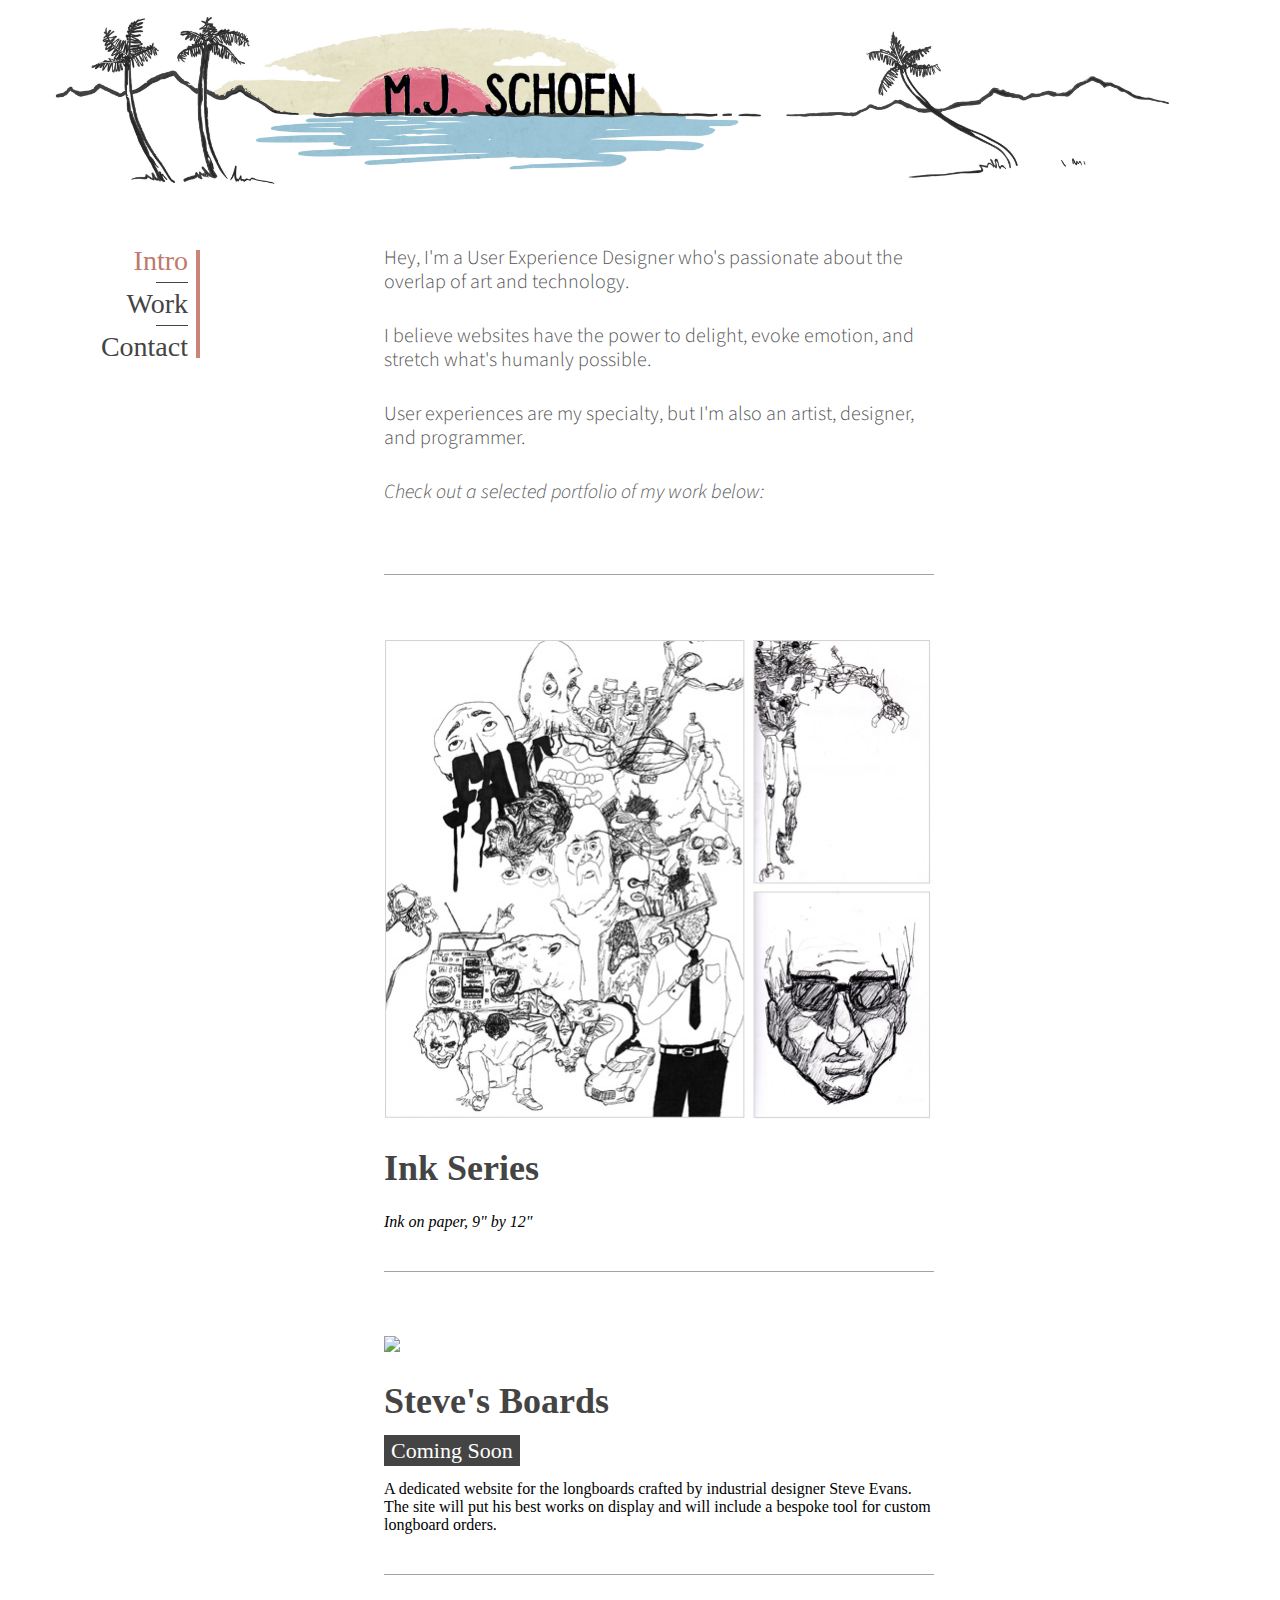
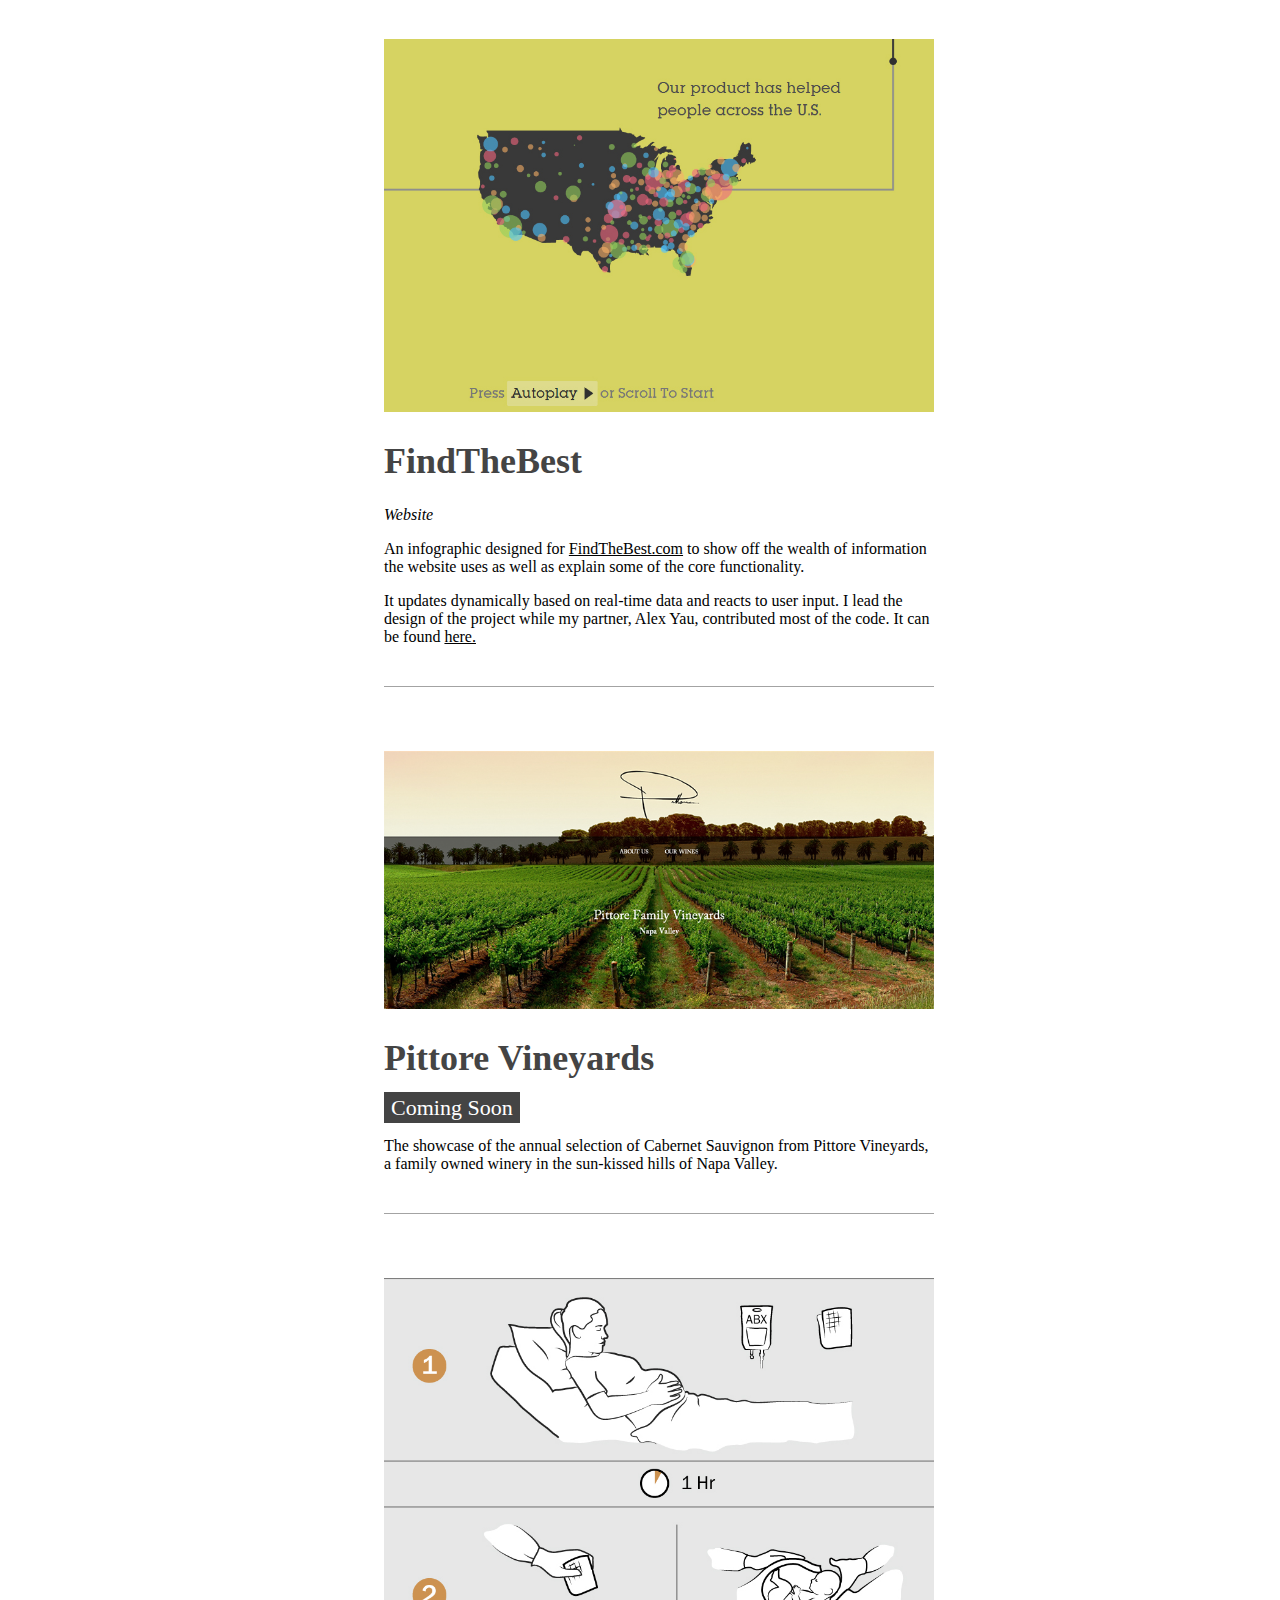
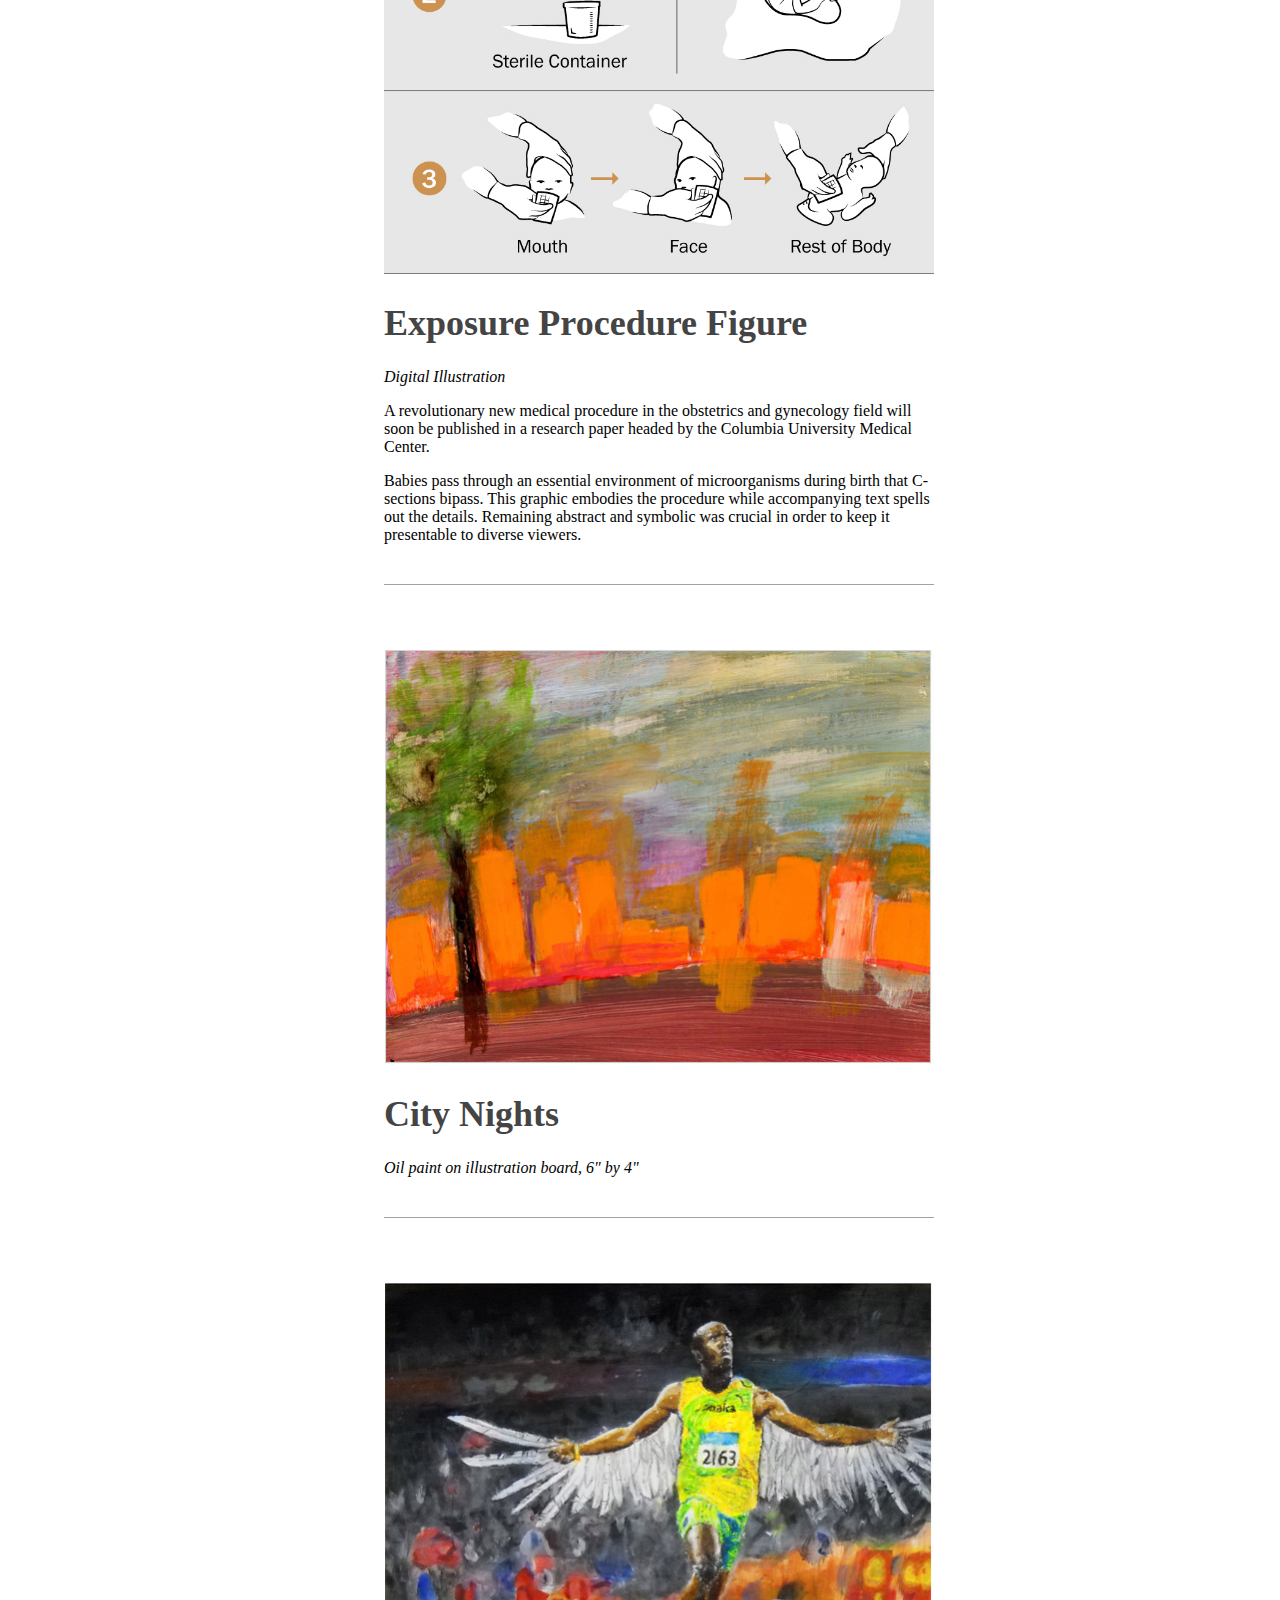
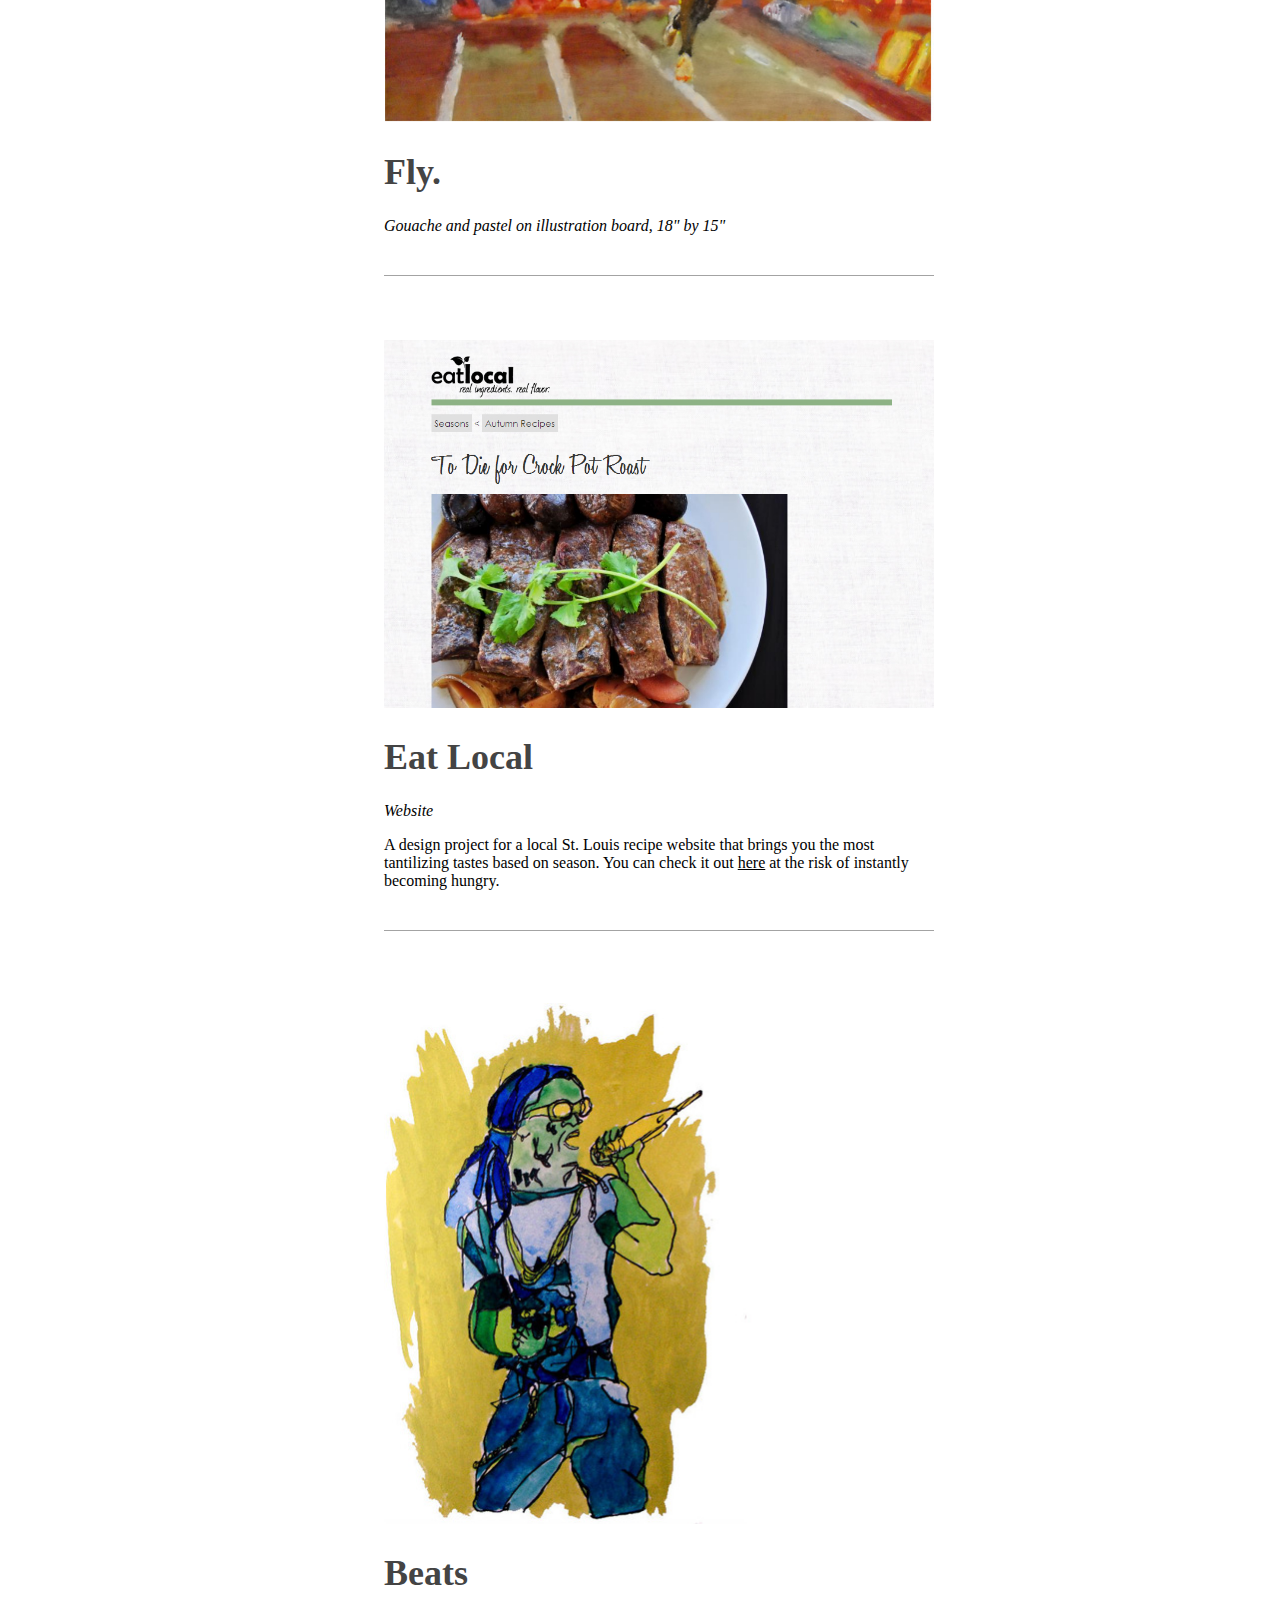
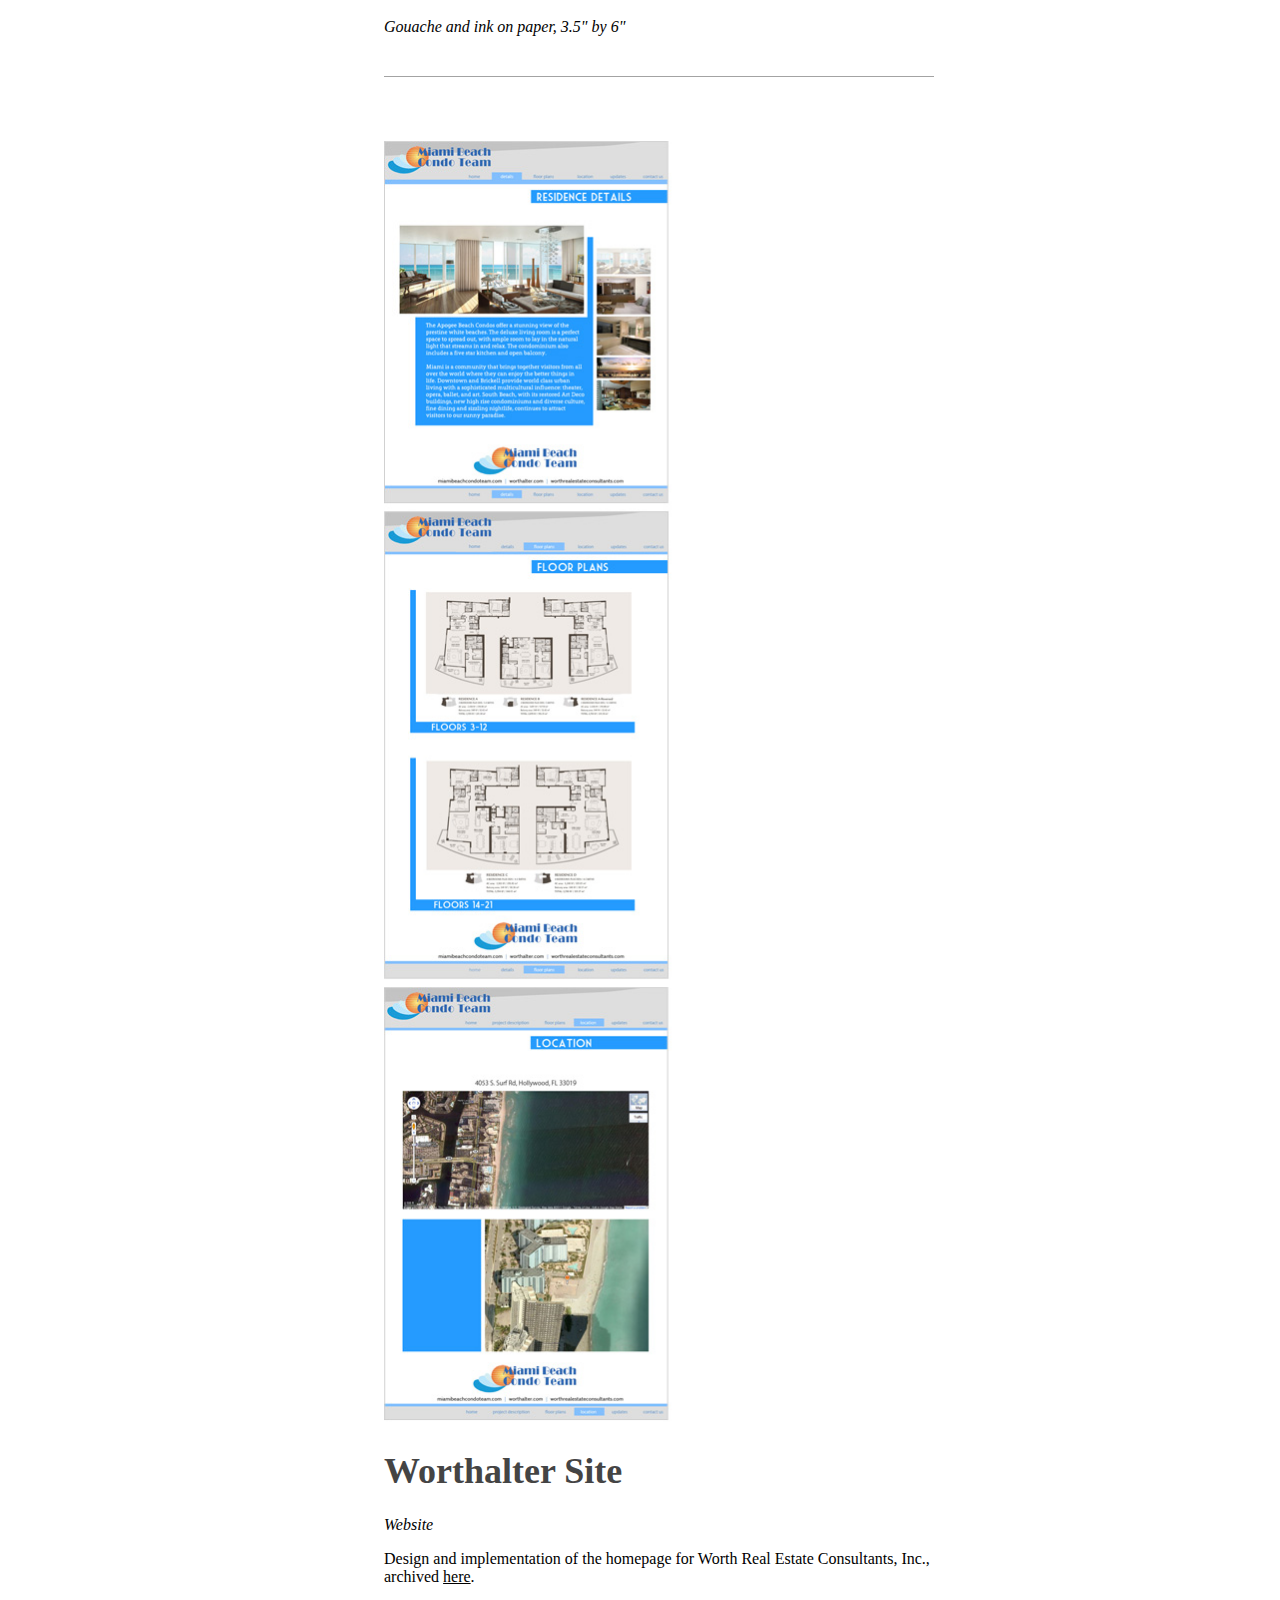
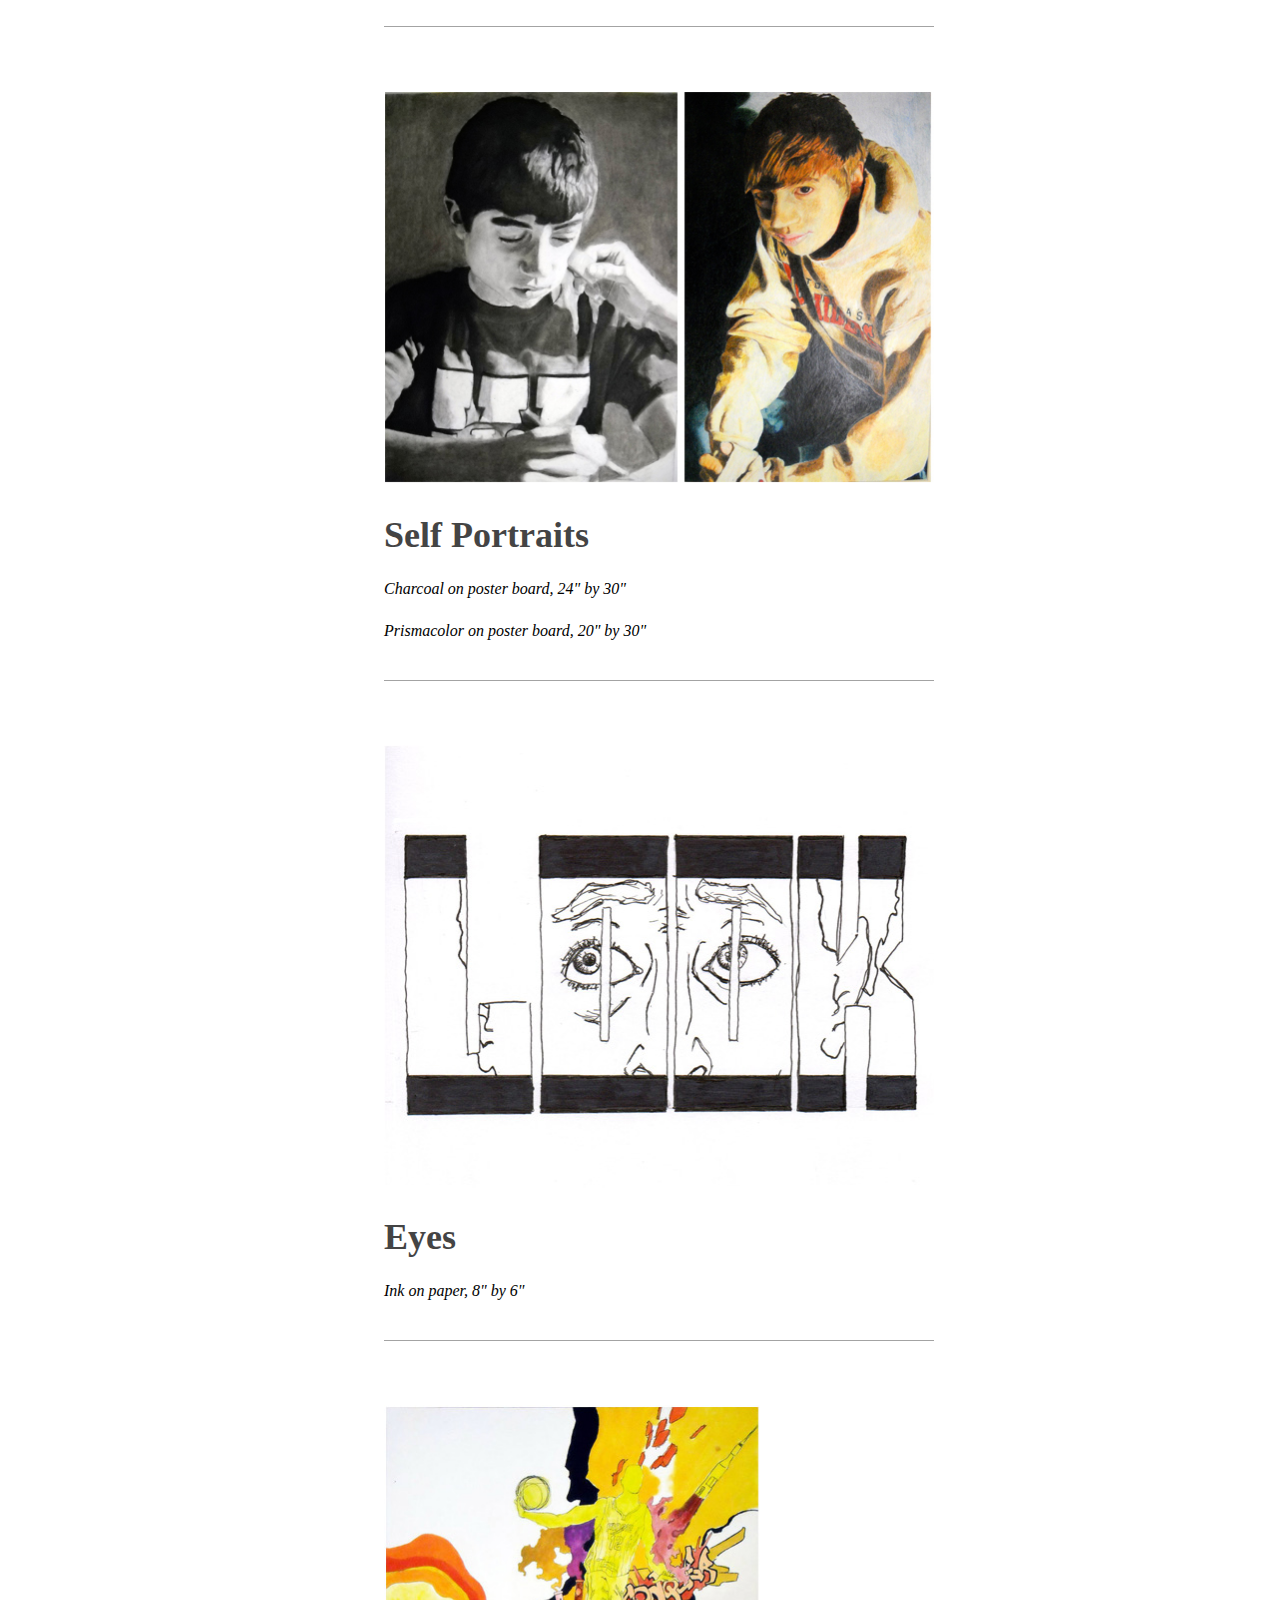
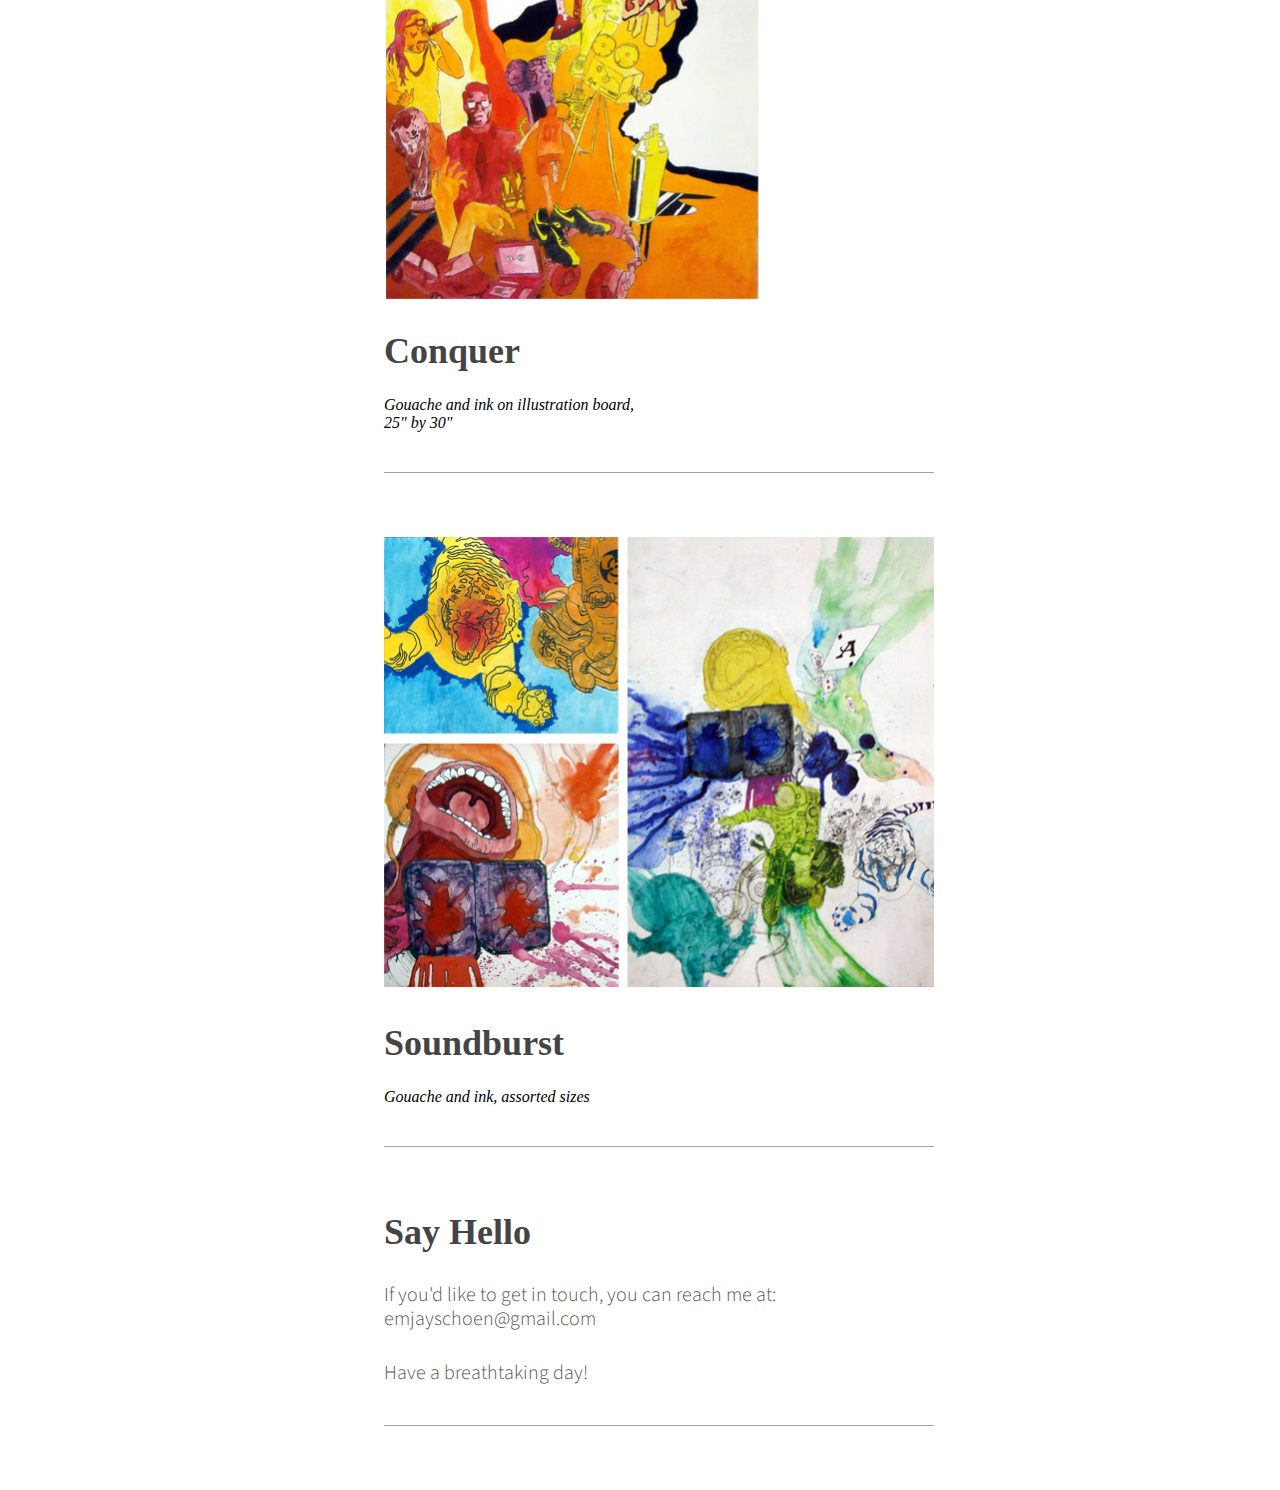
==== commit e0bda29d: "Updated Header!!!!" ====
--- a/index.html
+++ b/index.html
@@ -61,7 +61,7 @@
 <!--Header-->
 <section id="header">
 	<div class="col2">
-		<a href="#intro"><img id="best-designer-ever" src="images/martin-schoen-logo.png" alt="Martin Schoen" /></a>
+		<a href="#intro"><img id="best-designer-ever" src="images/m-j-schoen-logo.png" alt="M. J. Schoen" /></a>
 	</div>
 </section>
 
@@ -166,7 +166,7 @@
 
 <!--Intro-->
 <section id="intro">
-	<p class="intro-description">Hey, I'm a User Experience Designer who is passionate about the overlap of art and technology.</p>
+	<p class="intro-description">Hey, I'm a User Experience Designer who's passionate about the overlap of art and technology.</p>
 	<p class="intro-description">I believe websites have the power to delight, evoke emotion, and stretch what's humanly possible.</p>
 	<p class="intro-description">User experiences are my specialty, but I'm also an artist, designer, and programmer.</p>
 	<p class="intro-description transition">Check out a selected portfolio of my work below:</p>
--- a/portfolio.css
+++ b/portfolio.css
@@ -1,12 +1,13 @@
 body{
-	margin: 0;
+	margin: 0 auto;
 	padding: 0;
 	font-size: 16px;
-}
-
-.col2, #intro {
+	max-width: 1350px;
+}
+
+.col2, #intro, #work {
 	position: relative;
-	margin-left: 290px;
+	margin-left: 300px;
 }
 
 .col2, #intro, #contact {
@@ -28,10 +29,11 @@
 
 #header{
 	width: 100%;
-	height: 220px;
+	height: 185px;
 	background-color: #f1f1f1;
-	background: url("images/header.jpg") no-repeat left top;
-	background-size: cover;
+	background: url("images/header.jpg") no-repeat;
+	background-size: auto 100%;
+	background-position: 54px 0; 
 }
 
 #ux-design{
@@ -41,8 +43,8 @@
 }
 
 #best-designer-ever, #best-designer-ever-hover{
-	margin-top: 60px;
-	height: 40px;
+	margin-top: 72px;
+	height: 45px;
 	cursor: pointer;
 }
 #best-designer-ever:hover{
@@ -225,10 +227,10 @@
 
 /* MAIN CONTENT */
 
-#work {
-	position: absolute;
-	left: 290px;
-}
+/*#work {
+	position: absolute;
+	left: 300px;
+}*/
 
 #work-divider {
 	margin-top: 0;
@@ -405,11 +407,9 @@
 @media (max-width: 1300px) {
 	#work {
 		width: 550px;
-	}
-	#work {
-		left: 30%;
-	}
-	.col2, #intro {
+		/*left: 30%;*/
+	}
+	.col2, #intro, #work {
 		margin-left: 30%;
 	}
 
@@ -422,9 +422,9 @@
 
 @media (max-width: 925px) {
 	#header{
-		height: 300px;
-		background: url("images/header-medium.jpg") no-repeat left top;
-		background-size: 1000px 300px;
+		height: 204px;
+		background: url("images/header-medium.jpg") no-repeat;
+		background-size: auto 100%;
 	}
 	#best-designer-ever, #best-designer-ever-hover{
 		margin-top: 83px;
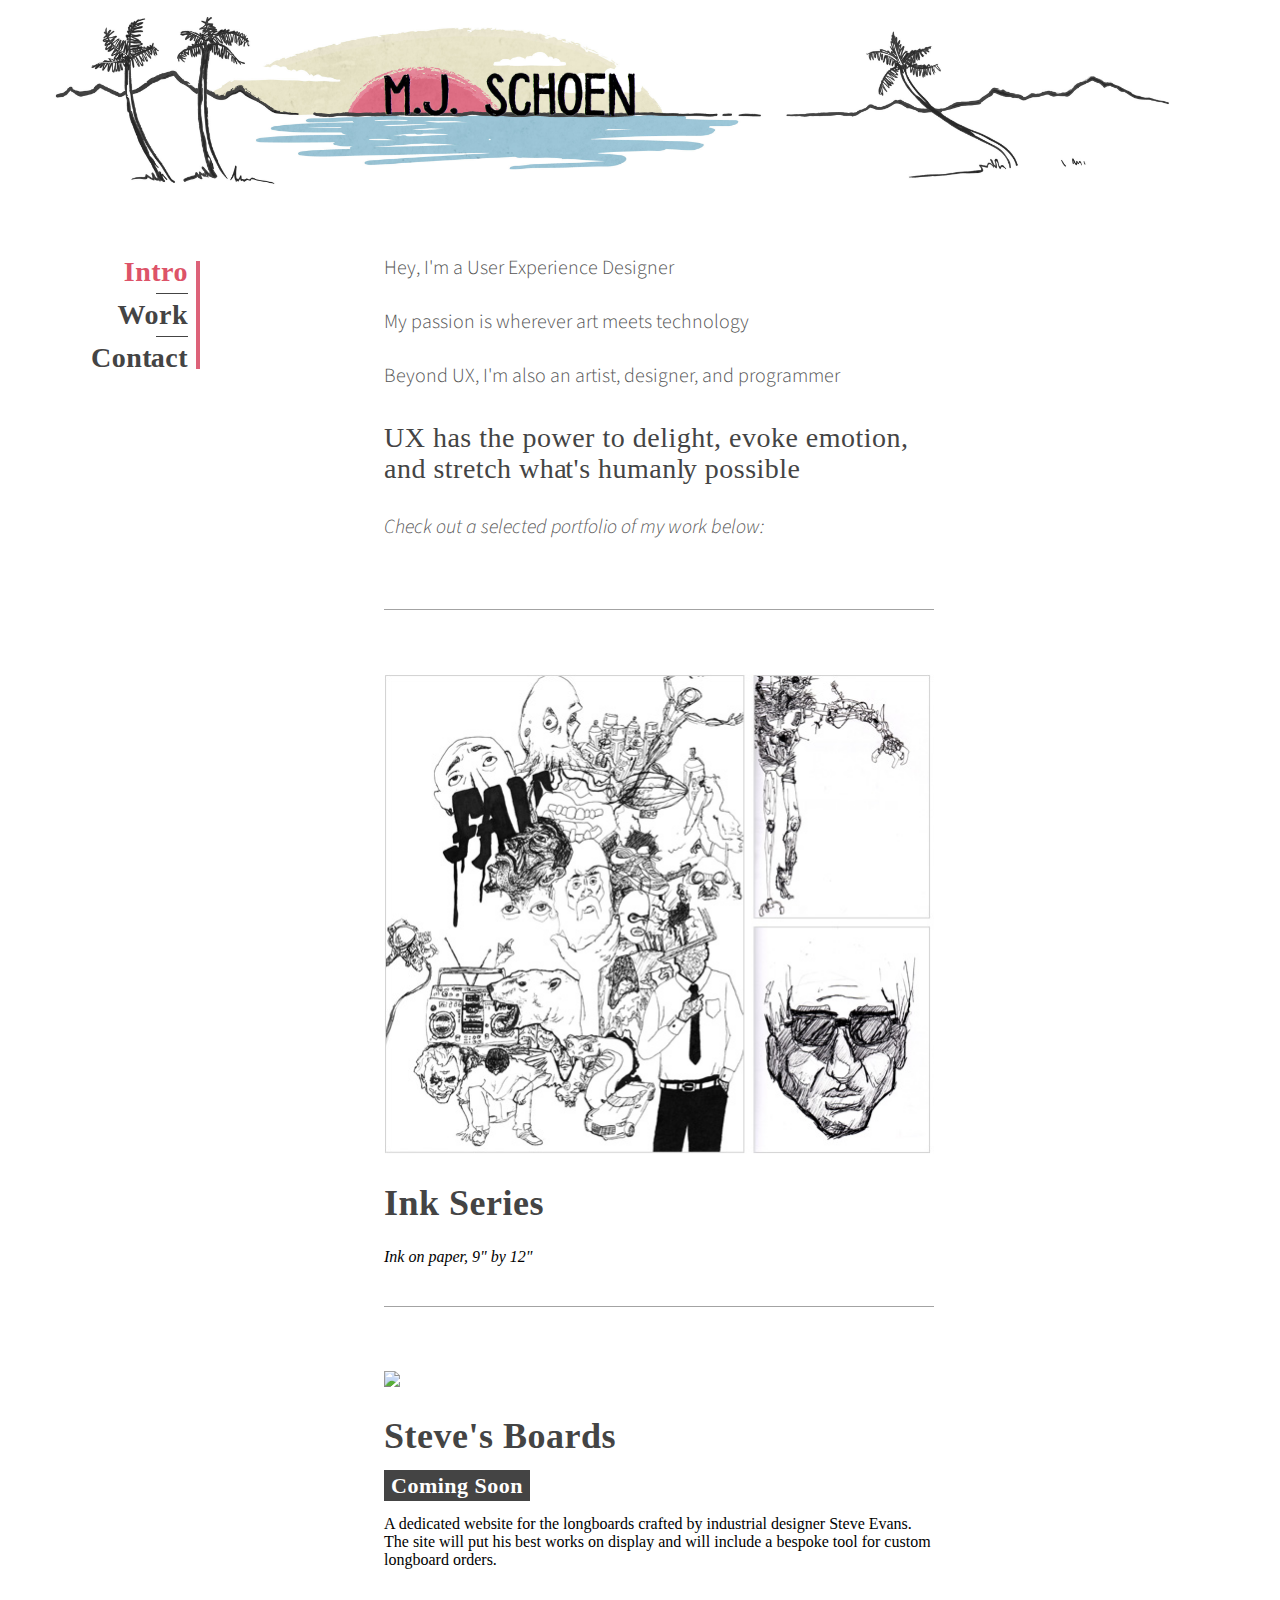
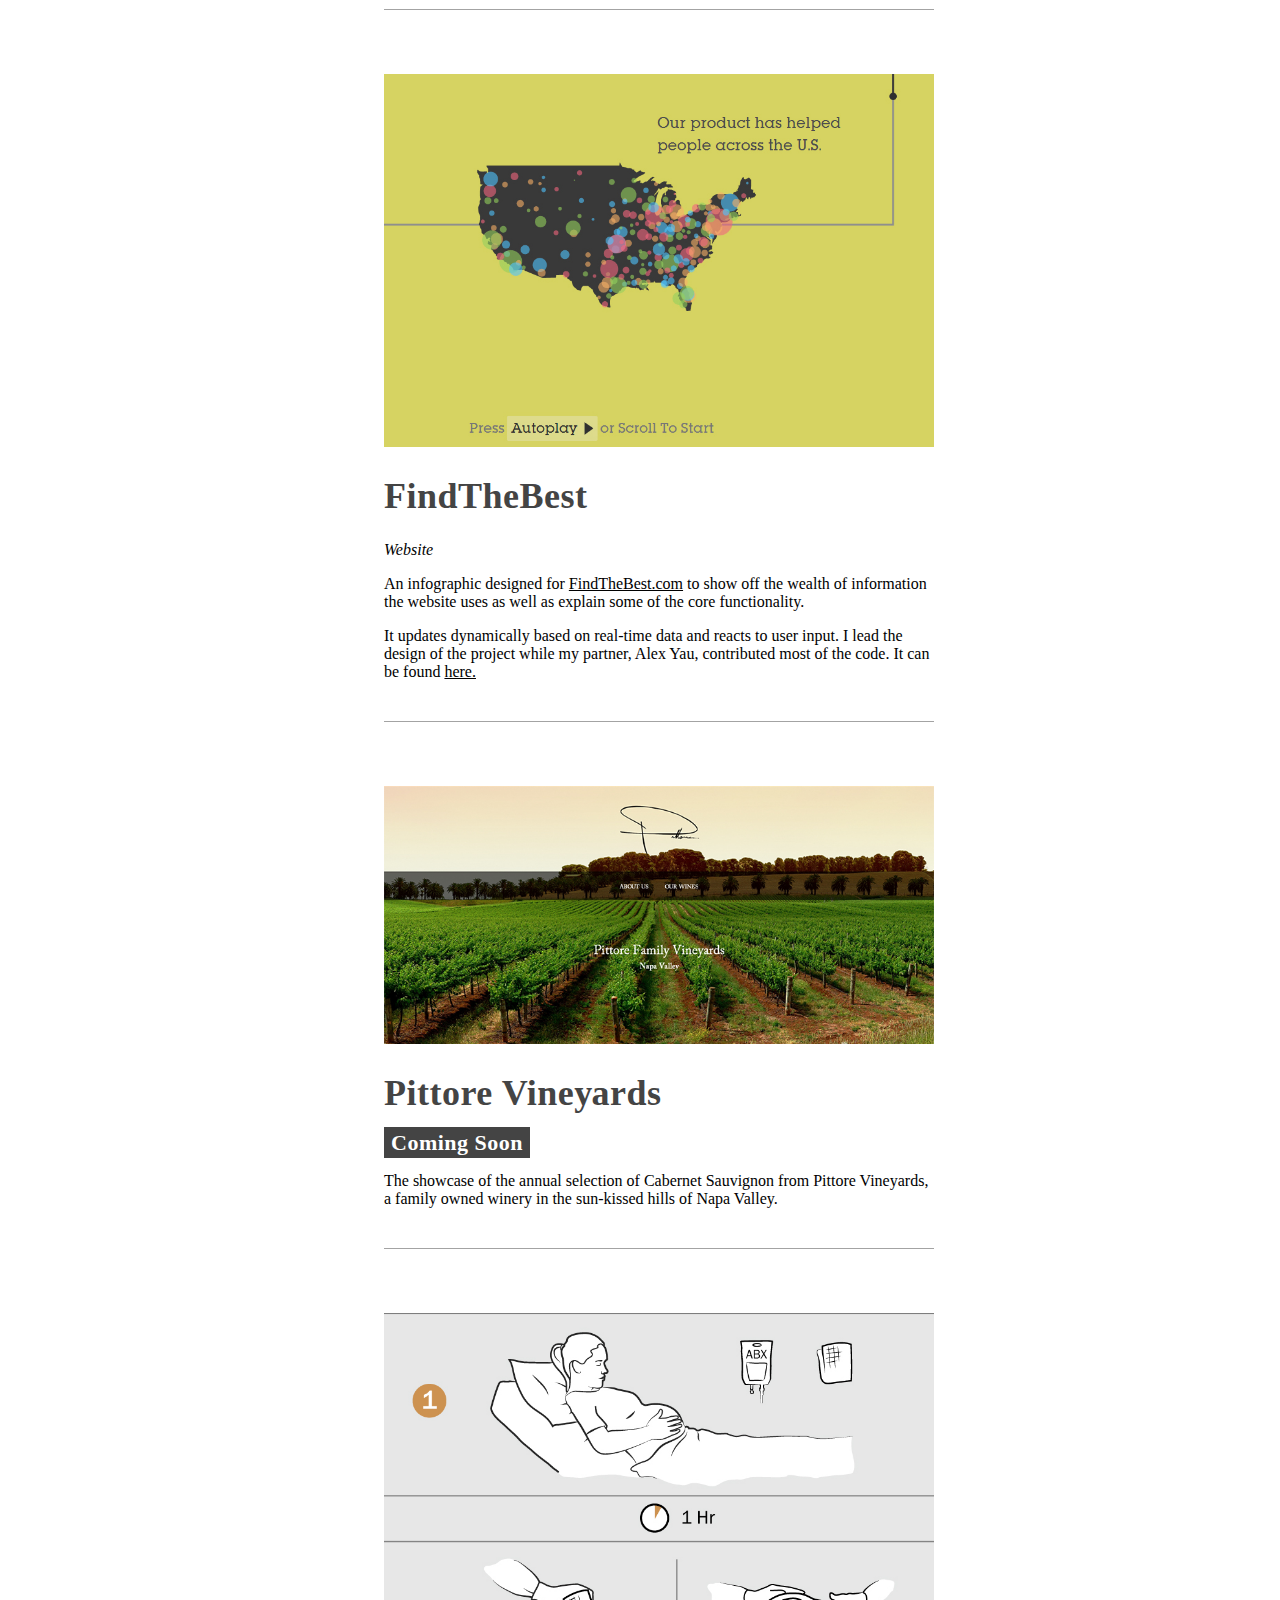
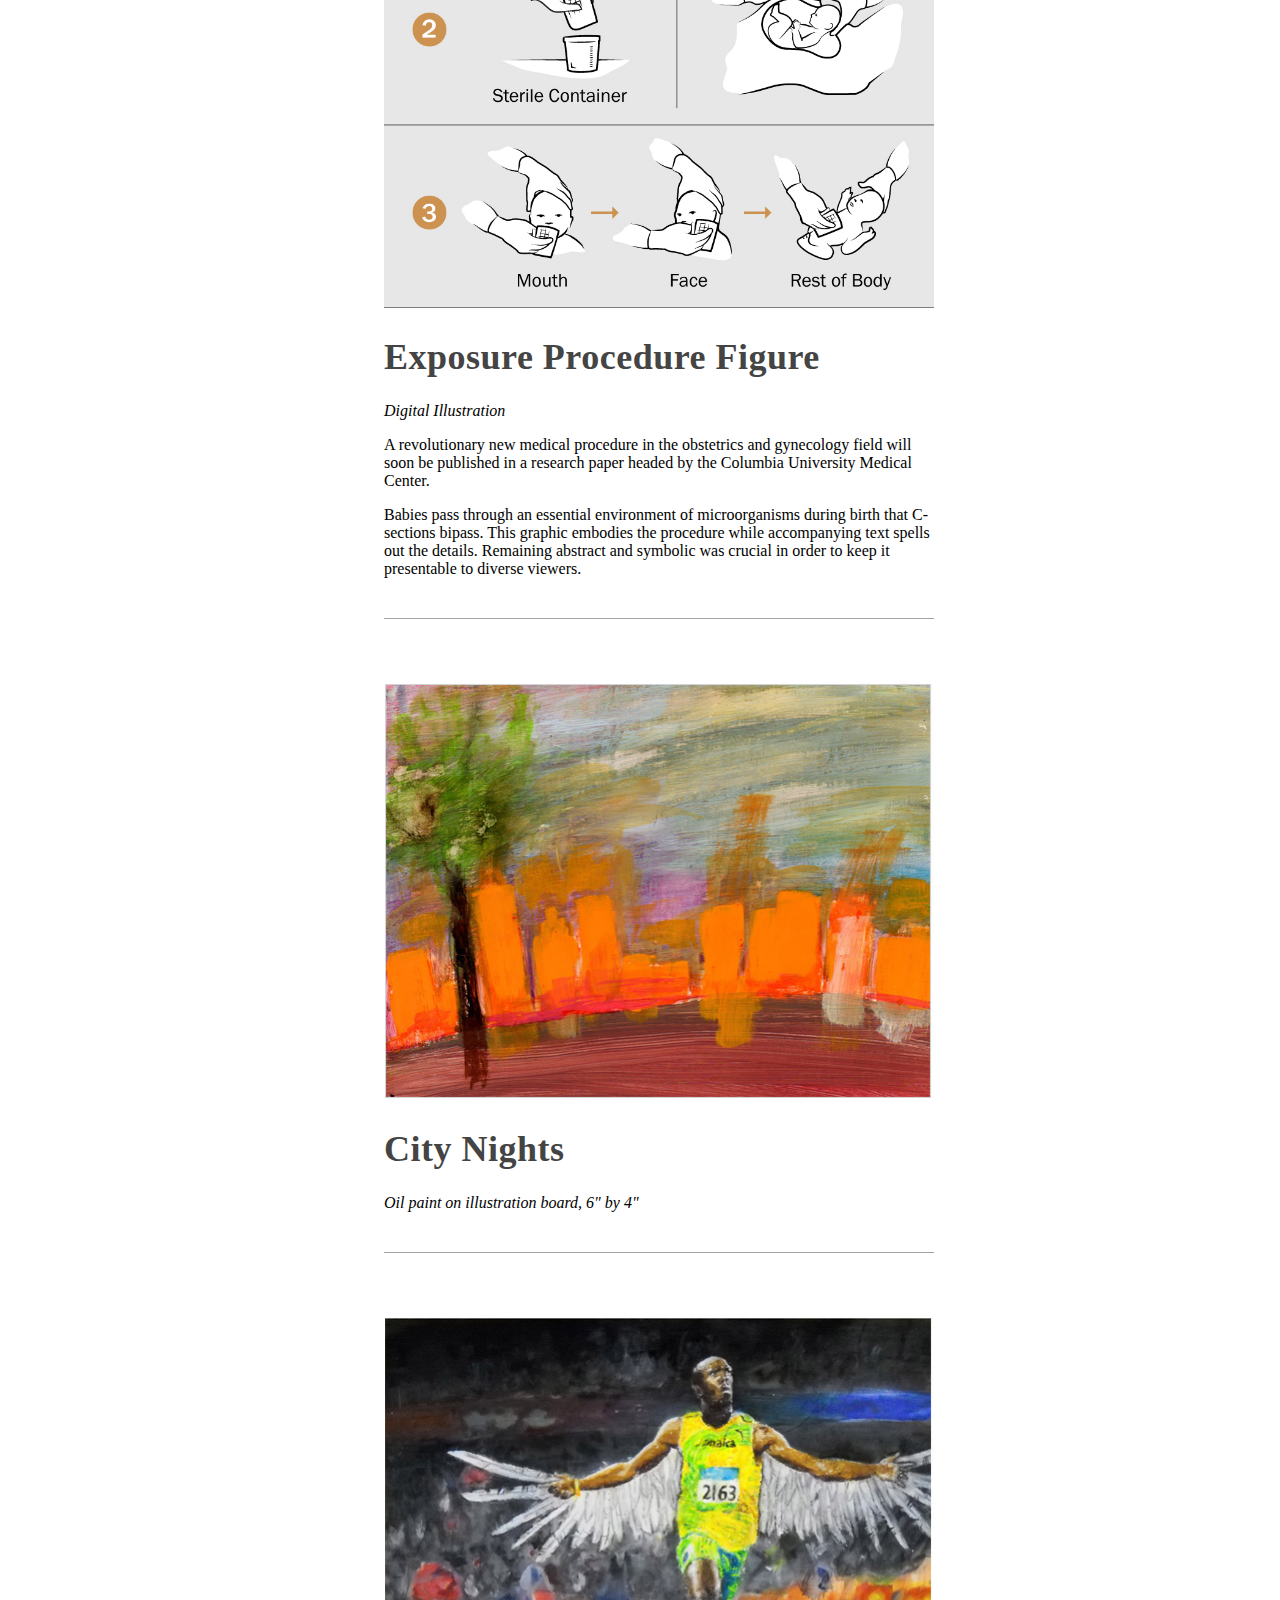
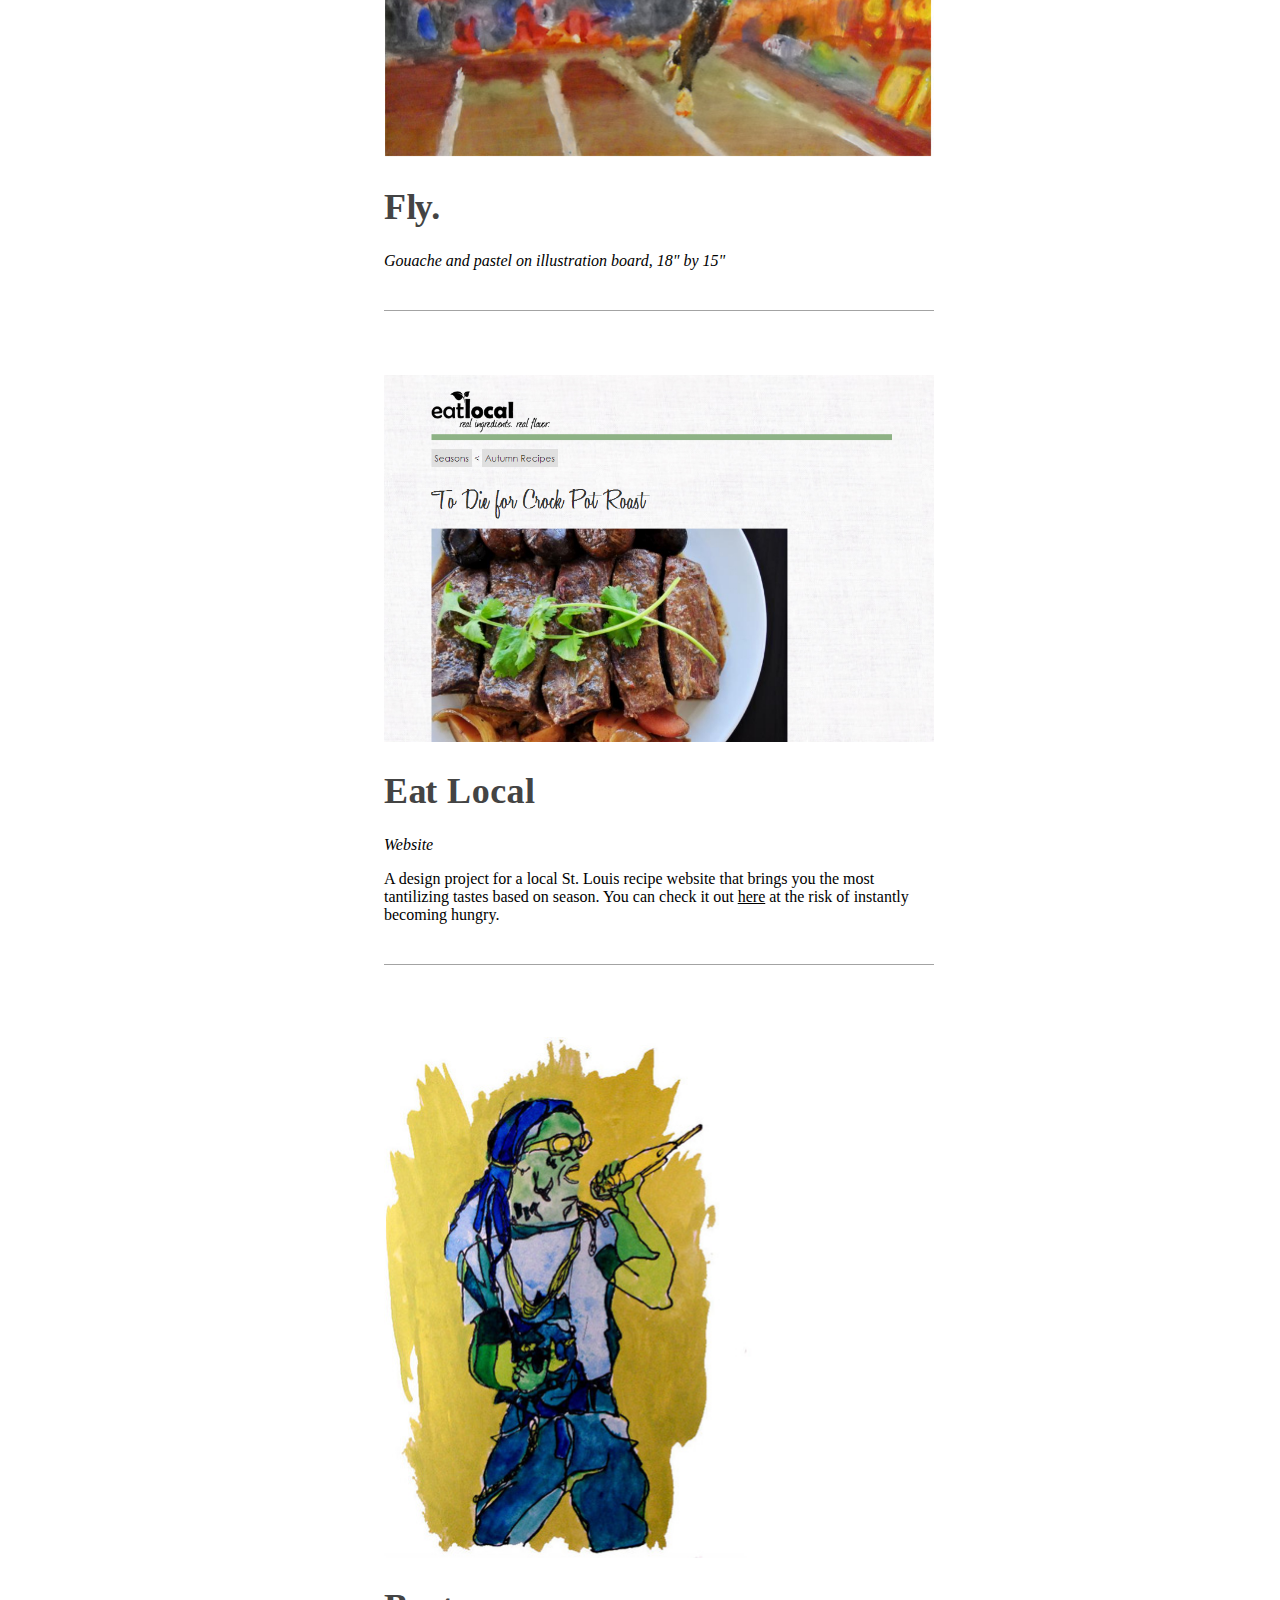
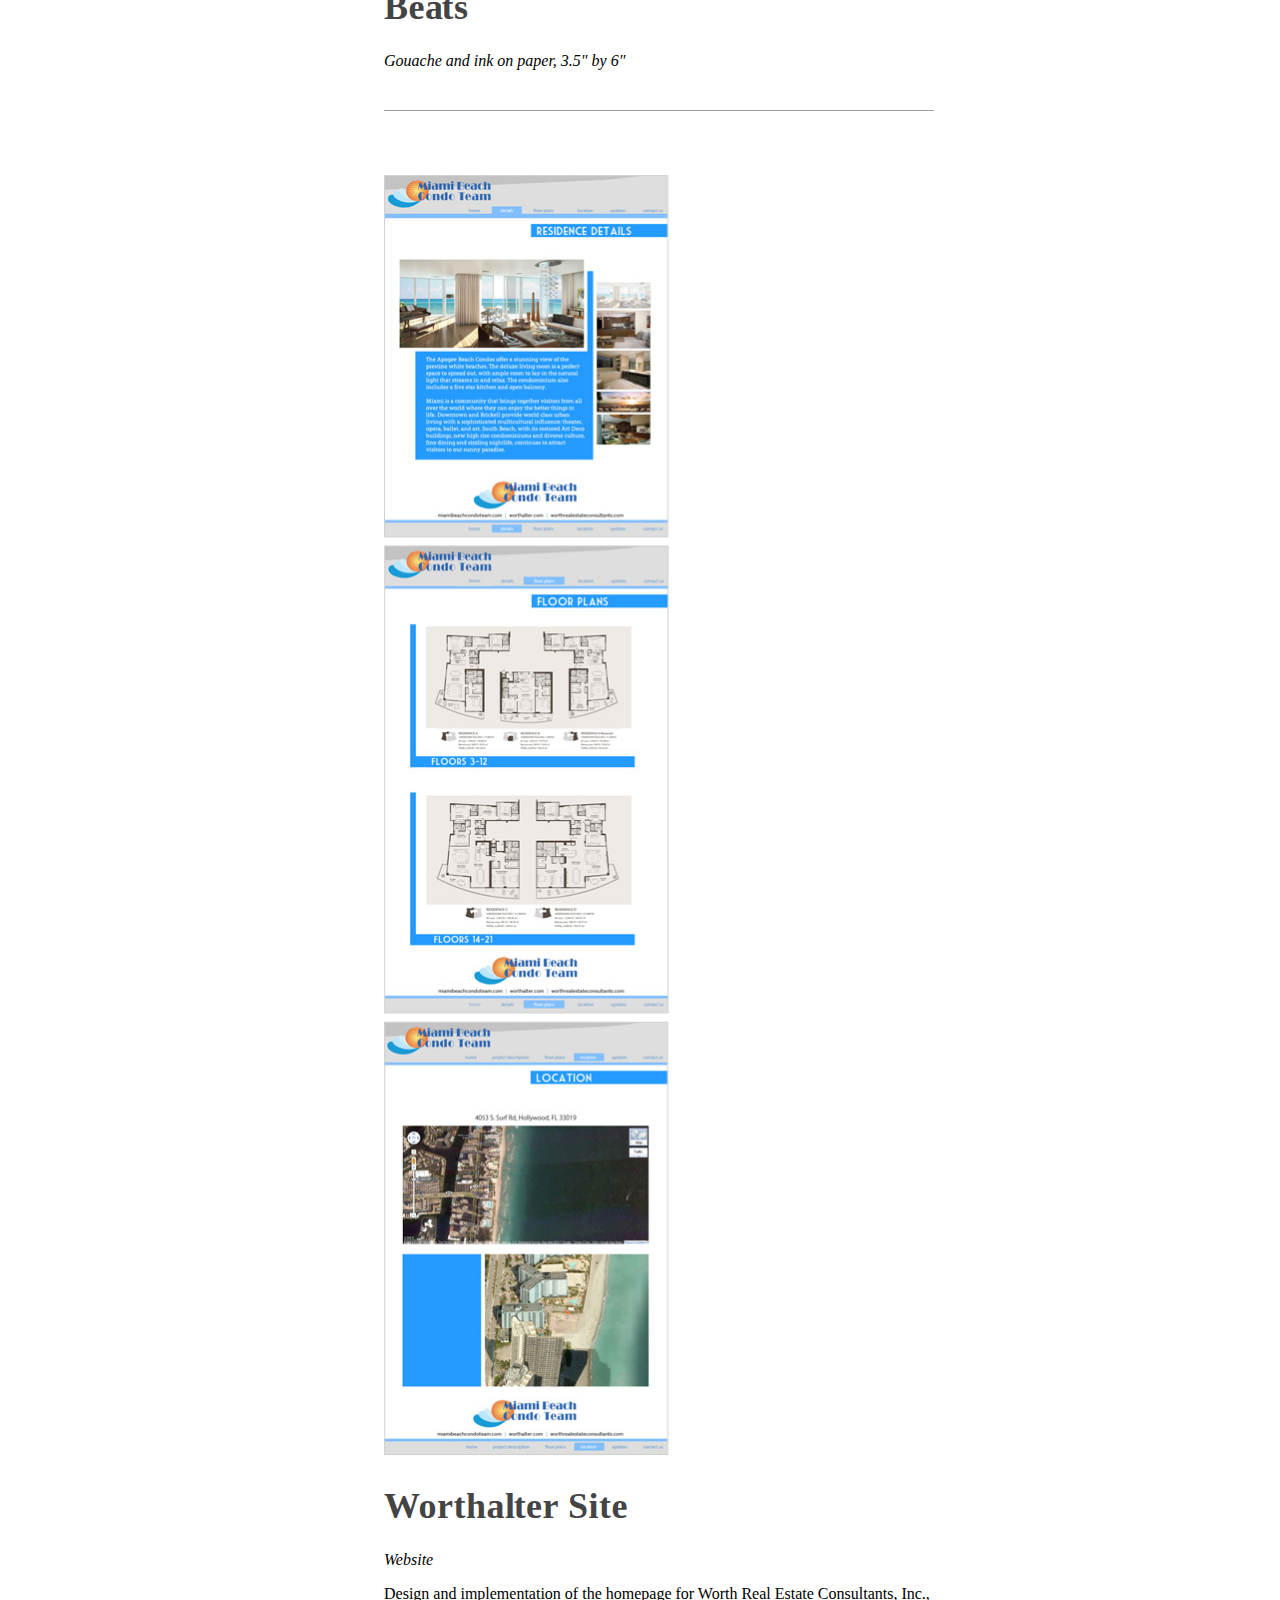
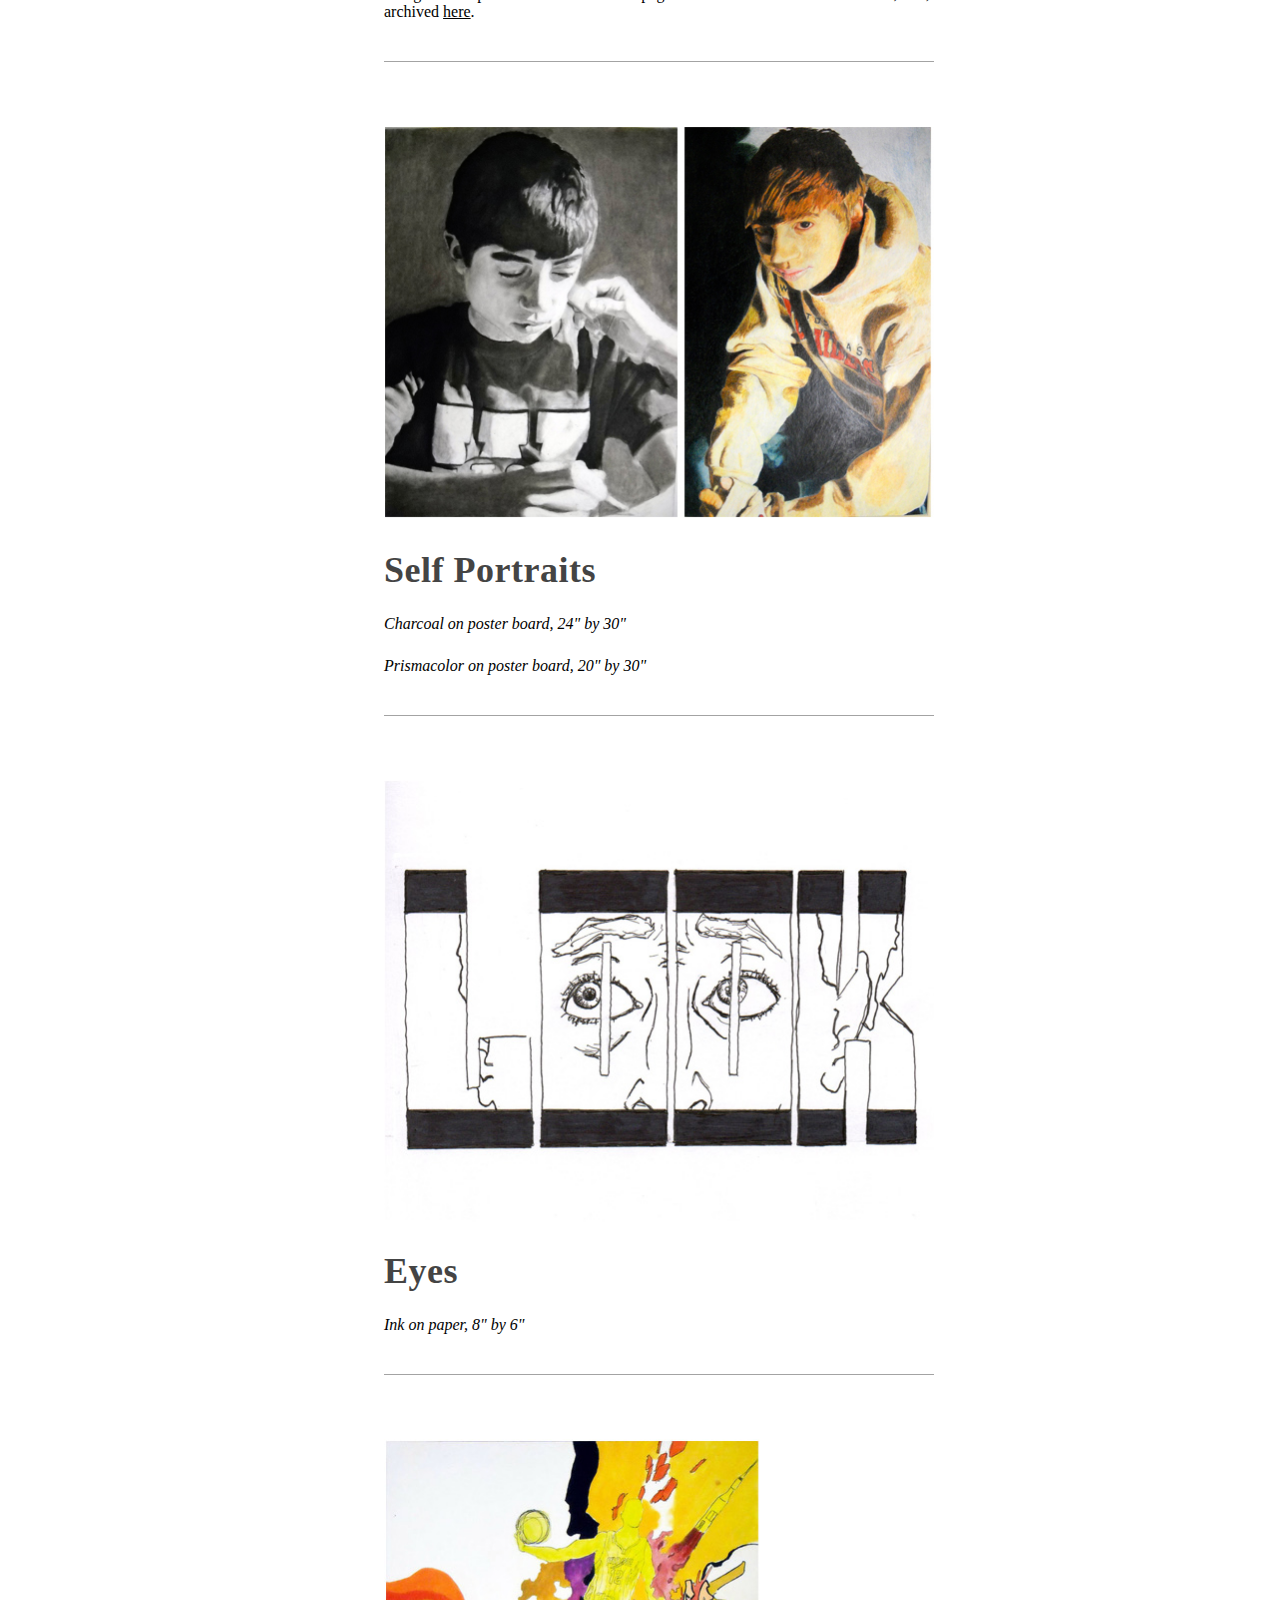
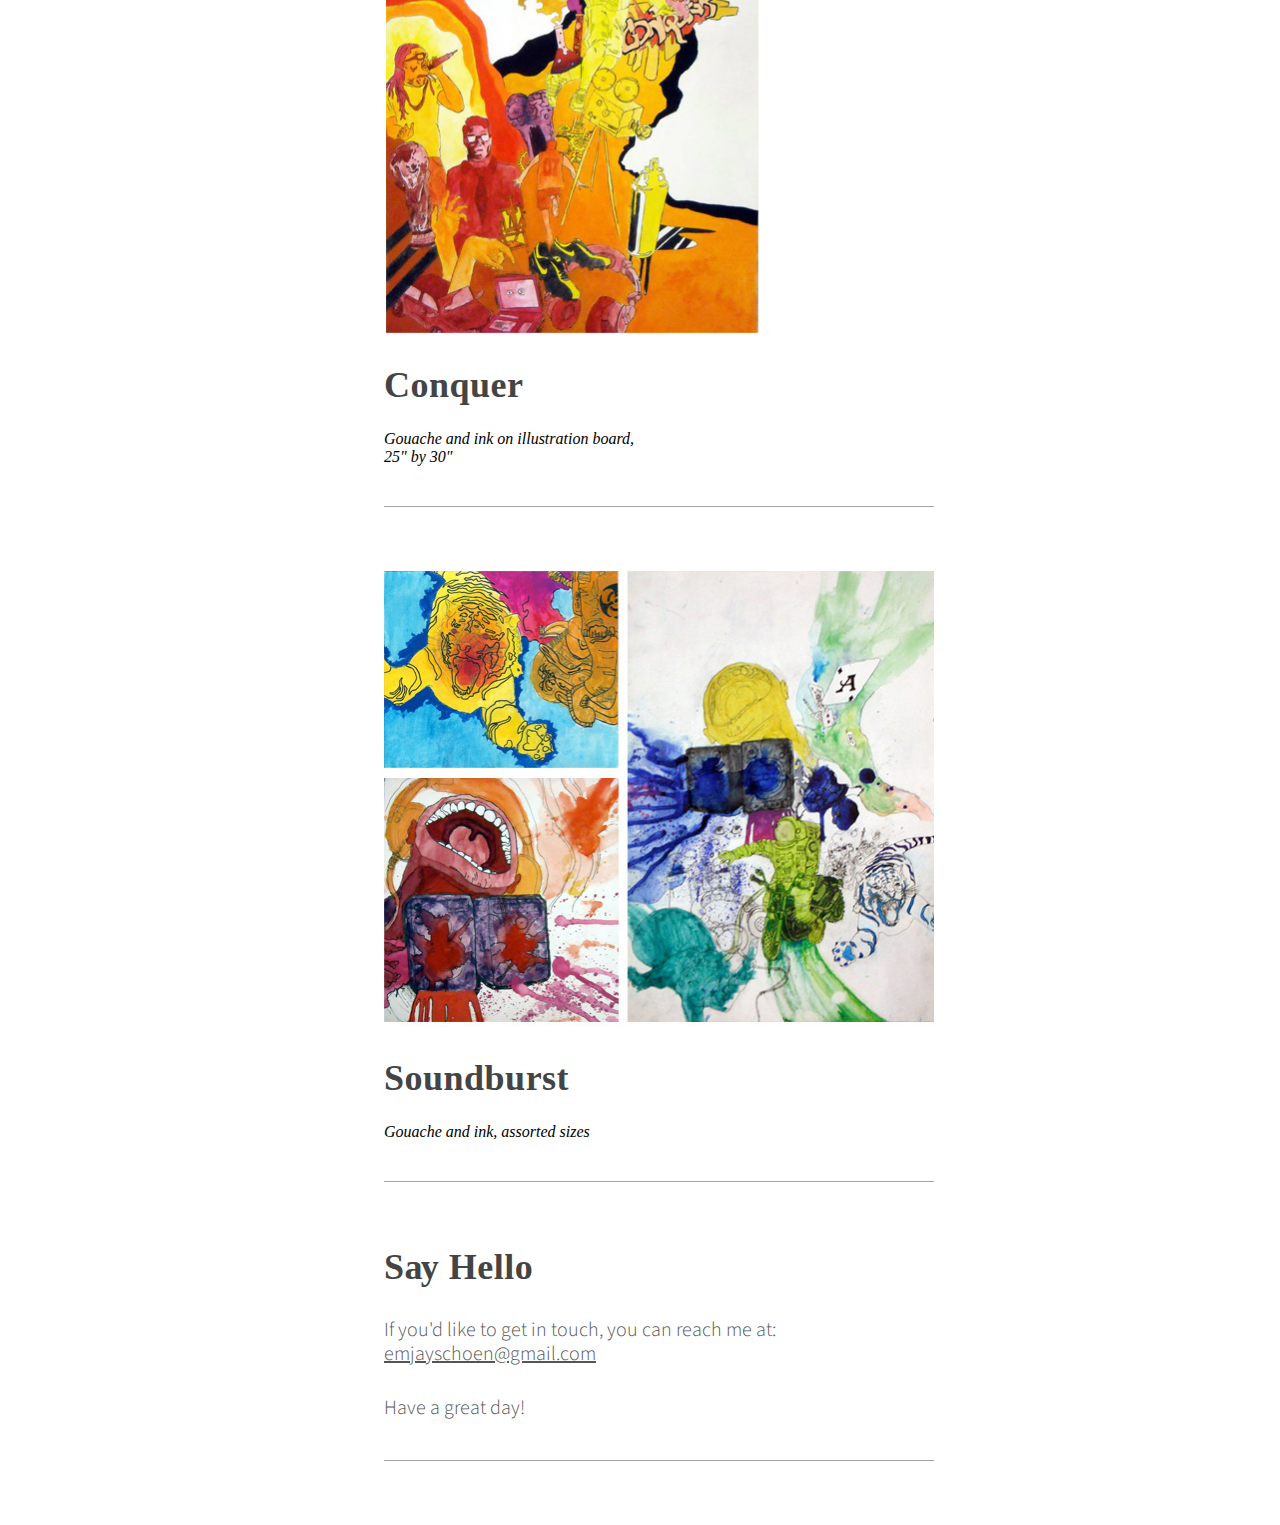
==== commit 540748ab: "Kerning and tracking" ====
--- a/index.html
+++ b/index.html
@@ -93,7 +93,7 @@
 			</div>
 			<div class="nav-piece" id="nav-pittore-vineyards">
 				<a href="#img-pittore-vineyards">
-					<p class="nav-title" id="nav-title-pittore-vineyards">Pittore Vineyard</p>
+					<p class="nav-title" id="nav-title-pittore-vineyards">Pittore Viney<span class="bebas-ta"></span>ard</p>
 					<span class="highlight" ></span><img class="nav-img" id="nav-img-pittore-vineyards" src="images/portfolio-nav-pittore-vineyards.jpg" />
 				</a>
 			</div>
@@ -111,25 +111,25 @@
 			</div>
 			<div class="nav-piece" id="nav-fly">
 				<a href="#img-fly">
-					<p class="nav-title" id="nav-title-fly">Fly.</p>
+					<p class="nav-title" id="nav-title-fly">Fl<span class="bebas-at"></span>y.</p>
 					<span class="highlight" ></span><img class="nav-img" id="nav-img-fly" src="images/portfolio-nav-fly.jpg" />
 				</a>
 			</div>
 			<div class="nav-piece" id="nav-eat-local">
 				<a href="#img-eat-local">
-					<p class="nav-title" id="nav-title-eat-local">Eat Local</p>
+					<p class="nav-title" id="nav-title-eat-local">Ea<span class="bebas-ta"></span>t Local</p>
 					<span class="highlight" ></span><img class="nav-img" id="nav-img-eat-local" src="images/portfolio-nav-eat-local.jpg" />
 				</a>
 			</div>
 			<div class="nav-piece" id="nav-beats">
 				<a href="#img-beats">
-					<p class="nav-title" id="nav-title-beats">Beats</p>
+					<p class="nav-title" id="nav-title-beats">Bea<span class="bebas-ta"></span>ts</p>
 					<span class="highlight" ></span><img class="nav-img" id="nav-img-beats" src="images/portfolio-nav-beats.jpg" />
 				</a>
 			</div>
 			<div class="nav-piece" id="nav-worthalter-site">
 				<a href="#img-worthalter-site">
-					<p class="nav-title" id="nav-title-worthalter-site">Worthalter Site</p>
+					<p class="nav-title" id="nav-title-worthalter-site">Worthal<span class="bebas-ta"></span>ter Site</p>
 					<span class="highlight" ></span><img class="nav-img" id="nav-img-worthalter-site" src="images/portfolio-nav-worthalter-site.jpg" />
 				</a>
 			</div>
@@ -159,17 +159,23 @@
 			</div>
 		</div> <!-- .nav-works -->
 		<div class="nav-divider"></div>
-		<li class="nav"><a href="#contact">Contact</a></li>
+		<li class="nav"><a href="#contact">Cont<span class="bebas-ta"></span>act</a></li>
 	</ul>
 </nav>
 
 
 <!--Intro-->
-<section id="intro">
+<!--<section id="intro">
 	<p class="intro-description">Hey, I'm a User Experience Designer who's passionate about the overlap of art and technology.</p>
 	<p class="intro-description">I believe websites have the power to delight, evoke emotion, and stretch what's humanly possible.</p>
 	<p class="intro-description">User experiences are my specialty, but I'm also an artist, designer, and programmer.</p>
 	<p class="intro-description transition">Check out a selected portfolio of my work below:</p>
+</section>-->
+<section id="intro">
+	<p class="intro-description">Hey, I'm a User Experience Designer</p>
+	<p class="intro-description">My passion is wherever art meets technology</p>
+	<p class="intro-description">Beyond UX, I'm also an artist, designer, and programmer</p>
+	<p class="tagline">UX has the power to <br class="mobile">delight, evoke emotion, <br>and stretch wha<span class="bebas-at"></span>t's <br class="mobile">humanl<span class="bebas-ly"></span>y possible</p><p class="intro-description transition">Check out a selected portfolio of my work below:</p>
 </section>
 
 <!--Link to JQuery and Essential Scripts. This is loaded after content above the fold is displayed so that the page is perceived to load faster-->
@@ -242,7 +248,7 @@
 		<img class="portfolio-img" src="images/portfolio-pittore-vineyards.jpg" />
 		<div class="caption">
 			<!--Title-->
-			<p class="title">Pittore Vineyards</p>
+			<p class="title">Pittore Viney<span class="bebas-ta"></span>ards</p>
 			<!--Description-->
 			<br>
 			<div class="description">
@@ -287,7 +293,7 @@
 		<img class="portfolio-img" src="images/portfolio-fly.jpg" />
 		<div class="caption">
 			<!--Title-->
-			<p class="title">Fly.</p>
+			<p class="title">Fl<span class="bebas-ly"></span>y.</p>
 			<!--Description-->
 			<br>
 			<div class="description">
@@ -301,7 +307,7 @@
 		<a href="http://fall2013.wudesign.me/student/schoen/recipes/" target="_blank"><img class="portfolio-img" src="images/portfolio-eat-local.jpg" /></a>
 		<div class="caption">
 			<!--Title-->
-			<p class="title">Eat Local</p>
+			<p class="title">Ea<span class="bebas-at"></span>t Local</p>
 			<!--Description-->
 			<br>
 			<div class="description">
@@ -316,7 +322,7 @@
 		<img class="portfolio-img" src="images/portfolio-beats.jpg" />
 		<div class="caption">
 			<!--Title-->
-			<p class="title">Beats</p>
+			<p class="title">Bea<span class="bebas-at"></span>ts</p>
 			<!--Description-->
 			<br>
 			<div class="description">
@@ -330,7 +336,7 @@
 		<a class="links" href="/Final (Home)/Apogee-Beach-Site-(Home).html" target="_blank"><img class="portfolio-img" src="images/portfolio-worthalter-site.jpg" /></a>
 		<div class="caption">
 			<!--Title-->
-			<p class="title">Worthalter Site</p>
+			<p class="title">Worthal<span class="bebas-at"></span>ter Site</p>
 			<!--Description-->
 			<br>
 			<div class="description">
@@ -399,9 +405,28 @@
 	</div>
 
 	<div class="piece" id="contact">
-		<p class="title">Say Hello</p>
-		<p class="intro-description">If you'd like to get in touch, you can reach me at: emjayschoen@gmail.com</p>
-		<p class="intro-description">Have a breathtaking day!</p>
+		<p class="title">Sa<span class="bebas-ly"></span>y Hello</p>
+		<p class="intro-description">If you'd like to get in touch, you can reach me at: 
+			<script type="text/javascript">
+			//<![CDATA[
+			<!--
+			var x="function f(x){var i,o=\"\",ol=x.length,l=ol;while(x.charCodeAt(l/13)!" +
+			"=55){try{x+=x;l+=l;}catch(e){}}for(i=l-1;i>=0;i--){o+=x.charAt(i);}return o" +
+			".substr(0,ol);}f(\")12,\\\"500\\\\.5/ >730\\\\120\\\\\\\"\\\\cia.220\\\\W77" +
+			"1\\\\caBn330\\\\Qvmu{a420\\\\S{0$^m120\\\\]0bocm130\\\\~pkijcr\\\\G771\\\\d" +
+			"kg 220\\\\420\\\\530\\\\620\\\\?[$J320\\\\130\\\\000\\\\230\\\\600\\\\QR3U2" +
+			"00\\\\500\\\\700\\\\500\\\\710\\\\430\\\\520\\\\t\\\\520\\\\D120\\\\720\\\\" +
+			"610\\\\130\\\\771\\\\)</{320\\\\yt>630\\\\h 07;2:=r!$)g$.'(#300\\\\,$/W]NEZ" +
+			"PT]r\\\\YAXZS\\\\\\\\220\\\\s320\\\\KIYBt\\\\I330\\\\400\\\\r\\\\JOGUImi3hu" +
+			"771\\\\tmtyq\\\"(f};o nruter};))++y(^)i(tAedoCrahc.x(edoCrahCmorf.gnirtS=+o" +
+			";721=%y;2=*y))y+12(>i(fi{)++i;l<i;0=i(rof;htgnel.x=l,\\\"\\\"=o,i rav{)y,x(" +
+			"f noitcnuf\")"                                                               ;
+			while(x=eval(x));
+			//-->
+			//]]>
+			</script>
+		</p>
+		<p class="intro-description">Have a great day!</p>
 		<div class="divider"></div>
 	</div>
 
--- a/portfolio.css
+++ b/portfolio.css
@@ -14,9 +14,63 @@
 	width: 550px;
 }
 
+/* Generated by Font Squirrel (http://www.fontsquirrel.com) on November 7, 2014 */
+
 @font-face {
-	font-family: Bebas Neue;
-	src: url(BebasNeue-webfont.ttf) format("truetype");
+    font-family: 'Bebas Neue';
+    src: url('fonts/bebasneue_light-webfont.eot');
+    src: url('fonts/bebasneue_light-webfont.eot?#iefix') format('embedded-opentype'),
+         url('fonts/bebasneue_light-webfont.woff2') format('woff2'),
+         url('fonts/bebasneue_light-webfont.woff') format('woff'),
+         url('fonts/bebasneue_light-webfont.ttf') format('truetype'),
+         url('fonts/bebasneue_light-webfont.svg#bebas_neuelight') format('svg');
+    font-weight: 200;
+    font-style: normal;
+}
+@font-face {
+    font-family: 'Bebas Neue';
+    src: url('fonts/bebasneue_bold-webfont.eot');
+    src: url('fonts/bebasneue_bold-webfont.eot?#iefix') format('embedded-opentype'),
+         url('fonts/bebasneue_bold-webfont.woff2') format('woff2'),
+         url('fonts/bebasneue_bold-webfont.woff') format('woff'),
+         url('fonts/bebasneue_bold-webfont.ttf') format('truetype'),
+         url('fonts/bebasneue_bold-webfont.svg#bebas_neuebold') format('svg');
+    font-weight: 700;
+    font-style: normal;
+
+}
+@font-face {
+    font-family: 'Bebas Neue';
+    src: url('fonts/bebasneue_regular-webfont.eot');
+    src: url('fonts/bebasneue_regular-webfont.eot?#iefix') format('embedded-opentype'),
+         url('fonts/bebasneue_regular-webfont.woff2') format('woff2'),
+         url('fonts/bebasneue_regular-webfont.woff') format('woff'),
+         url('fonts/bebasneue_regular-webfont.ttf') format('truetype'),
+         url('fonts/bebasneue_regular-webfont.svg#bebas_neue_regularregular') format('svg');
+    font-weight: 500;
+    font-style: normal;
+}
+@font-face {
+    font-family: 'Bebas Neue';
+    src: url('fonts/bebasneue_book-webfont.eot');
+    src: url('fonts/bebasneue_book-webfont.eot?#iefix') format('embedded-opentype'),
+         url('fonts/bebasneue_book-webfont.woff2') format('woff2'),
+         url('fonts/bebasneue_book-webfont.woff') format('woff'),
+         url('fonts/bebasneue_book-webfont.ttf') format('truetype'),
+         url('fonts/bebasneue_book-webfont.svg#bebas_neuebook') format('svg');
+    font-weight: 300;
+    font-style: normal;
+}
+@font-face {
+    font-family: 'Bebas Neue';
+    src: url('fonts/bebasneue_thin-webfont.eot');
+    src: url('fonts/bebasneue_thin-webfont.eot?#iefix') format('embedded-opentype'),
+         url('fonts/bebasneue_thin-webfont.woff2') format('woff2'),
+         url('fonts/bebasneue_thin-webfont.woff') format('woff'),
+         url('fonts/bebasneue_thin-webfont.ttf') format('truetype'),
+         url('fonts/bebasneue_thin-webfont.svg#bebas_neuethin') format('svg');
+    font-weight: 100;
+    font-style: normal;
 }
 
 a {
@@ -24,6 +78,15 @@
 	color: inherit;
 }
 
+.bebas-ta {
+	margin-left: -1.4px;
+}
+.bebas-at {
+	margin-left: -1.9px;
+}
+.bebas-ly {
+	margin-left: -2.3px;
+}
 
 /* HEADER */
 
@@ -55,7 +118,7 @@
 /* INTRO */
 
 #intro {
-	padding-top: 50px;
+	padding-top: 60px;
 	padding-bottom: 2.5em;
 }
 
@@ -91,6 +154,36 @@
 #intro4 .intro-img {
 	background: url("images/intro4.png") no-repeat center center;
 }
+.tagline {
+	margin: 35px 0 0px;
+	font-family: Bebas Neue;
+	font-weight: 300;
+	font-size: 1.75em;
+	line-height: 1.1em;
+	letter-spacing: .5px;
+	color: #444;
+}
+.tagline::before, .tagline::after {
+	display: inline-block;
+	content: "";
+	background: url("images/smart-quote.png") no-repeat;
+	background-size: 11px auto;
+	height: 13px;
+	width: 11px;
+	vertical-align: top;
+}
+.tagline::before {
+	margin: 1px 3px 0px -14px;
+}
+.tagline::after {
+	margin-left: 2px;
+	-ms-transform: scaleX(-1) scaleY(-1);
+    -webkit-transform: scaleX(-1) scaleY(-1);
+	transform: scaleX(-1) scaleY(-1);
+}
+.mobile {
+	display: none;
+}
 
 /* NAVIGATION */
 
@@ -104,10 +197,10 @@
 #navigation-bar{
 	float: left;
 	position: relative;
-	margin-top: 15px;
+	margin-top: 26px;
 	padding-right: 8px;
 	width: 200px;
-	border-right: 4px solid #ca847b;
+	border-right: 4px solid #dd6279;
 	box-sizing: border-box;
 	z-index: 1;
 	clear: both;
@@ -125,8 +218,9 @@
 	padding: 10px 0;
 	font-family: Bebas Neue;
 	font-size: 1.75em;
+	font-weight: 700;
 	line-height: 22px;
-	font-weight: 500;
+	letter-spacing: .5px;
 	color: #444;
 	text-align: right;
 	list-style: none;
@@ -143,7 +237,7 @@
 	padding-bottom: 0;
 }
 .nav-active {
-	color: #C0796B;
+	color: #DD5368;
 }
 
 .nav-divider {
@@ -178,6 +272,8 @@
 	text-align: right;
 	font-family: Bebas Neue;
 	font-size: 1.5em;
+	font-weight: 700;
+	letter-spacing: .5px;
 	margin: 2px 32px 0 0;
 	padding-right: 3px;
 	color: #444;
@@ -265,6 +361,7 @@
 	font-family: Bebas Neue;
 	font-size: 2.25em;
 	font-weight: 700;
+	letter-spacing: .5px;
 	color: #444;
 }
 
@@ -309,8 +406,10 @@
 	background-color: #444;
 	color: #fff;
 	font-family: Bebas Neue;
+	font-size: 22px;
+	font-weight: 700;
 	font-style: normal;
-	font-size: 22px;
+	letter-spacing: .5px;
 }
 
 .text {
@@ -473,8 +572,22 @@
 }
 
 
-@media (max-width: 400px) {
+@media (max-width: 500px) {
+	.mobile {
+		display: block;
+	}
 	.title{
 		font-size: 32px !important;
 	}
+	.tagline::before, .tagline::after{
+		background-size: 9px auto;
+		height: 11px;
+		width: 9px;
+	}
+	.tagline::before {
+		margin: 1px 1px 0px -10px;
+	}
+	.tagline::after {
+		margin: 1px 0 0 1px;
+	}
 }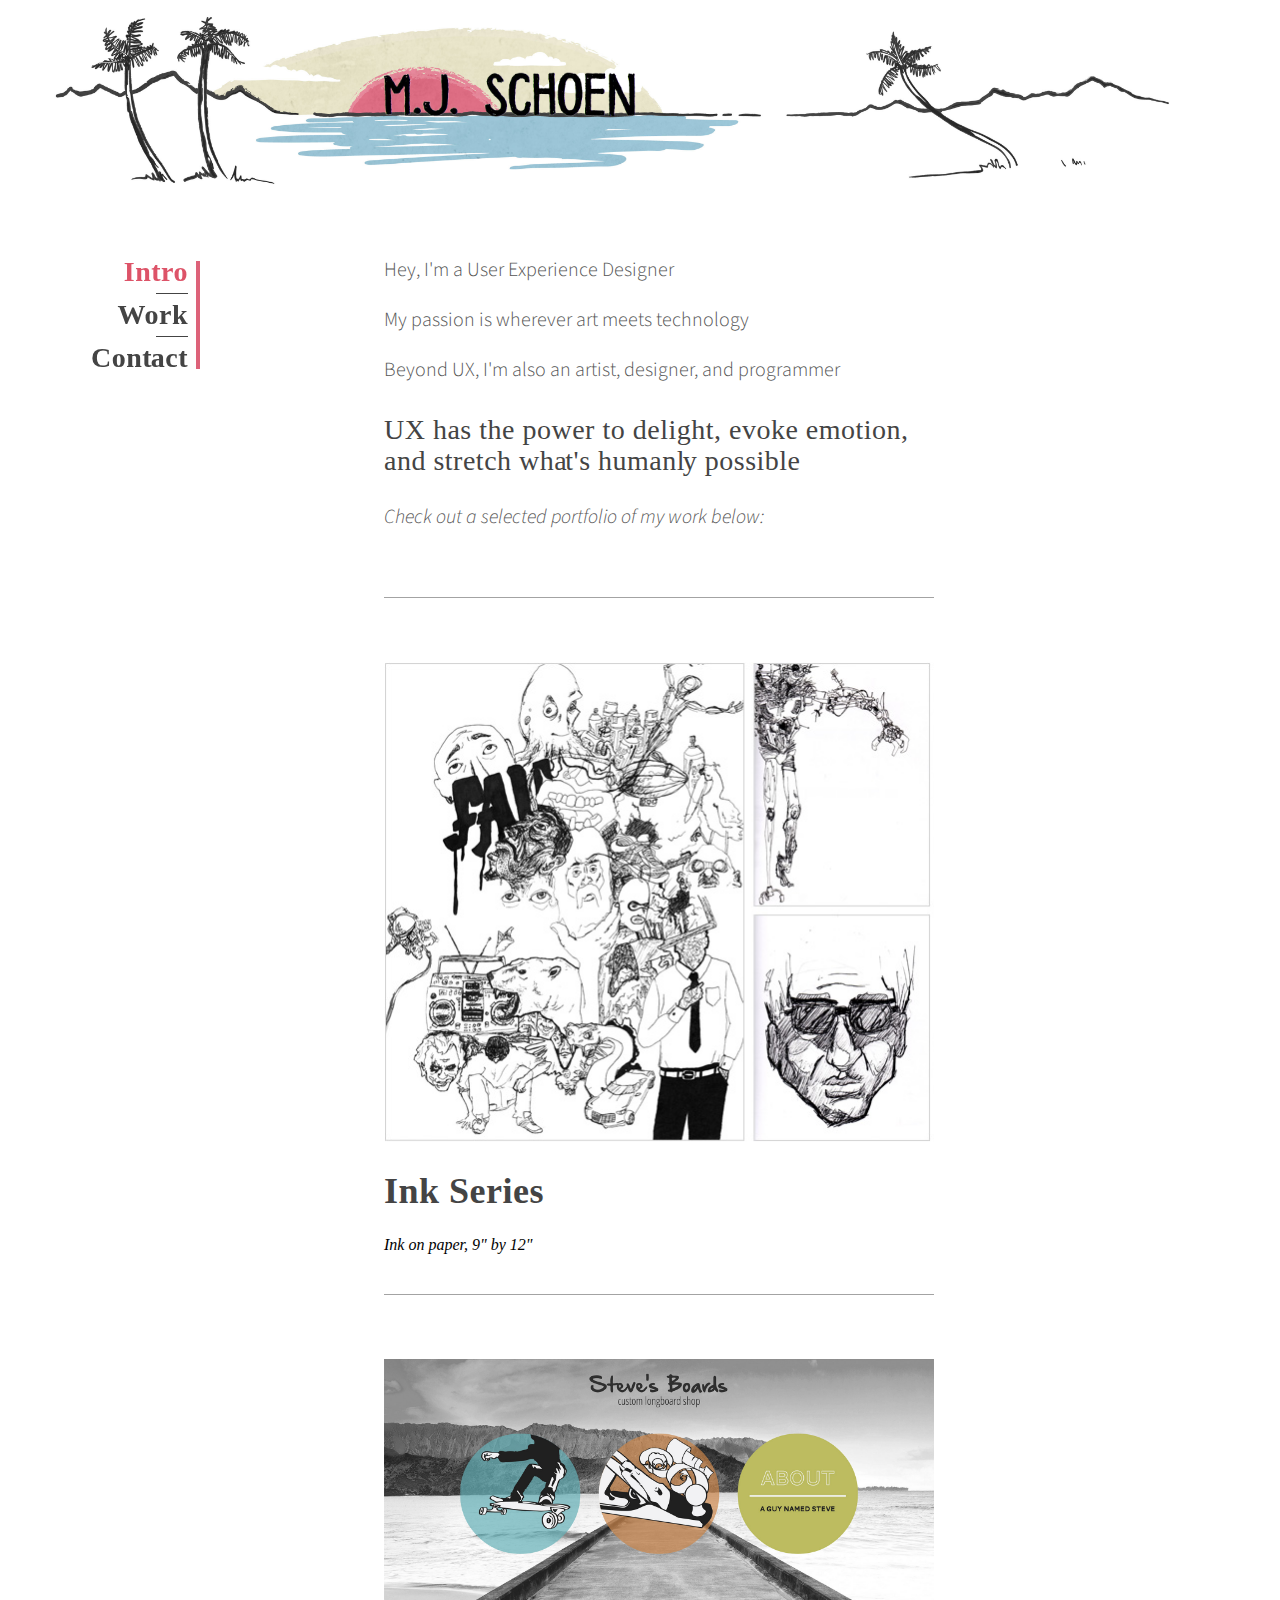
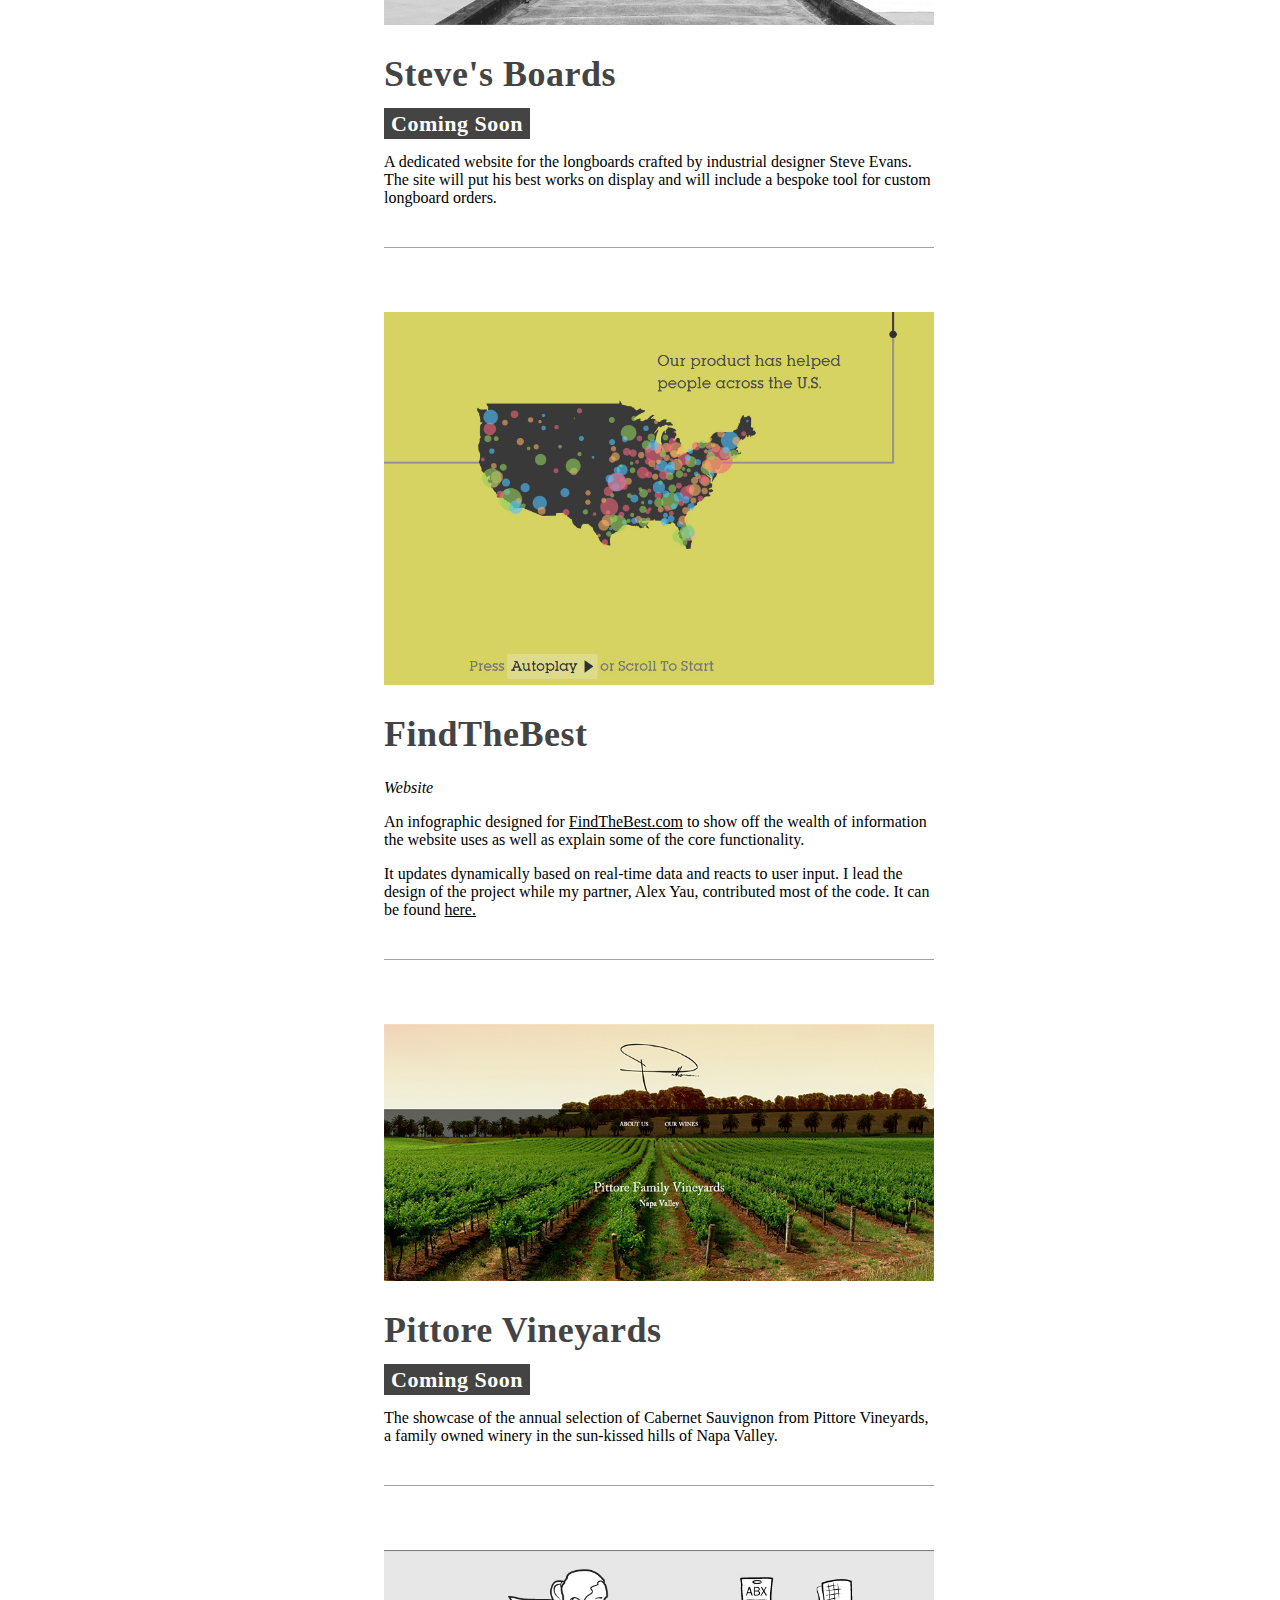
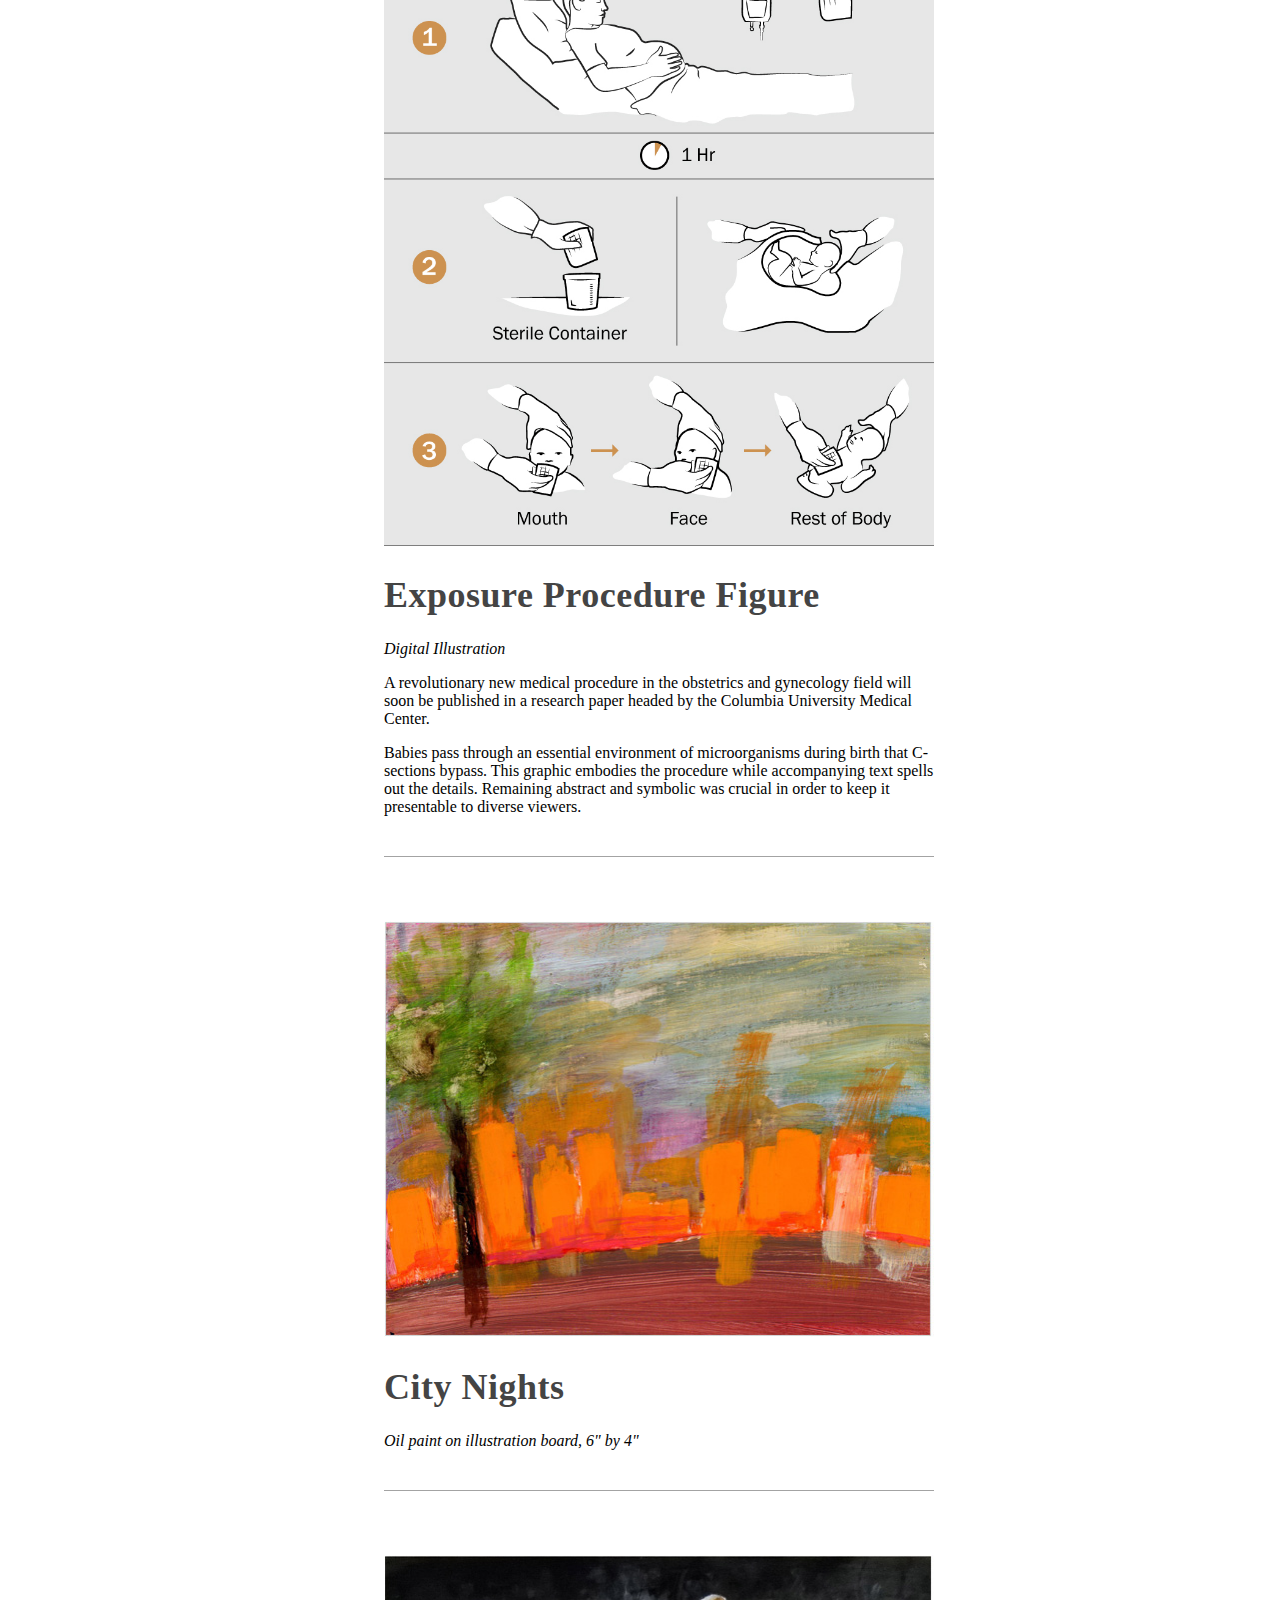
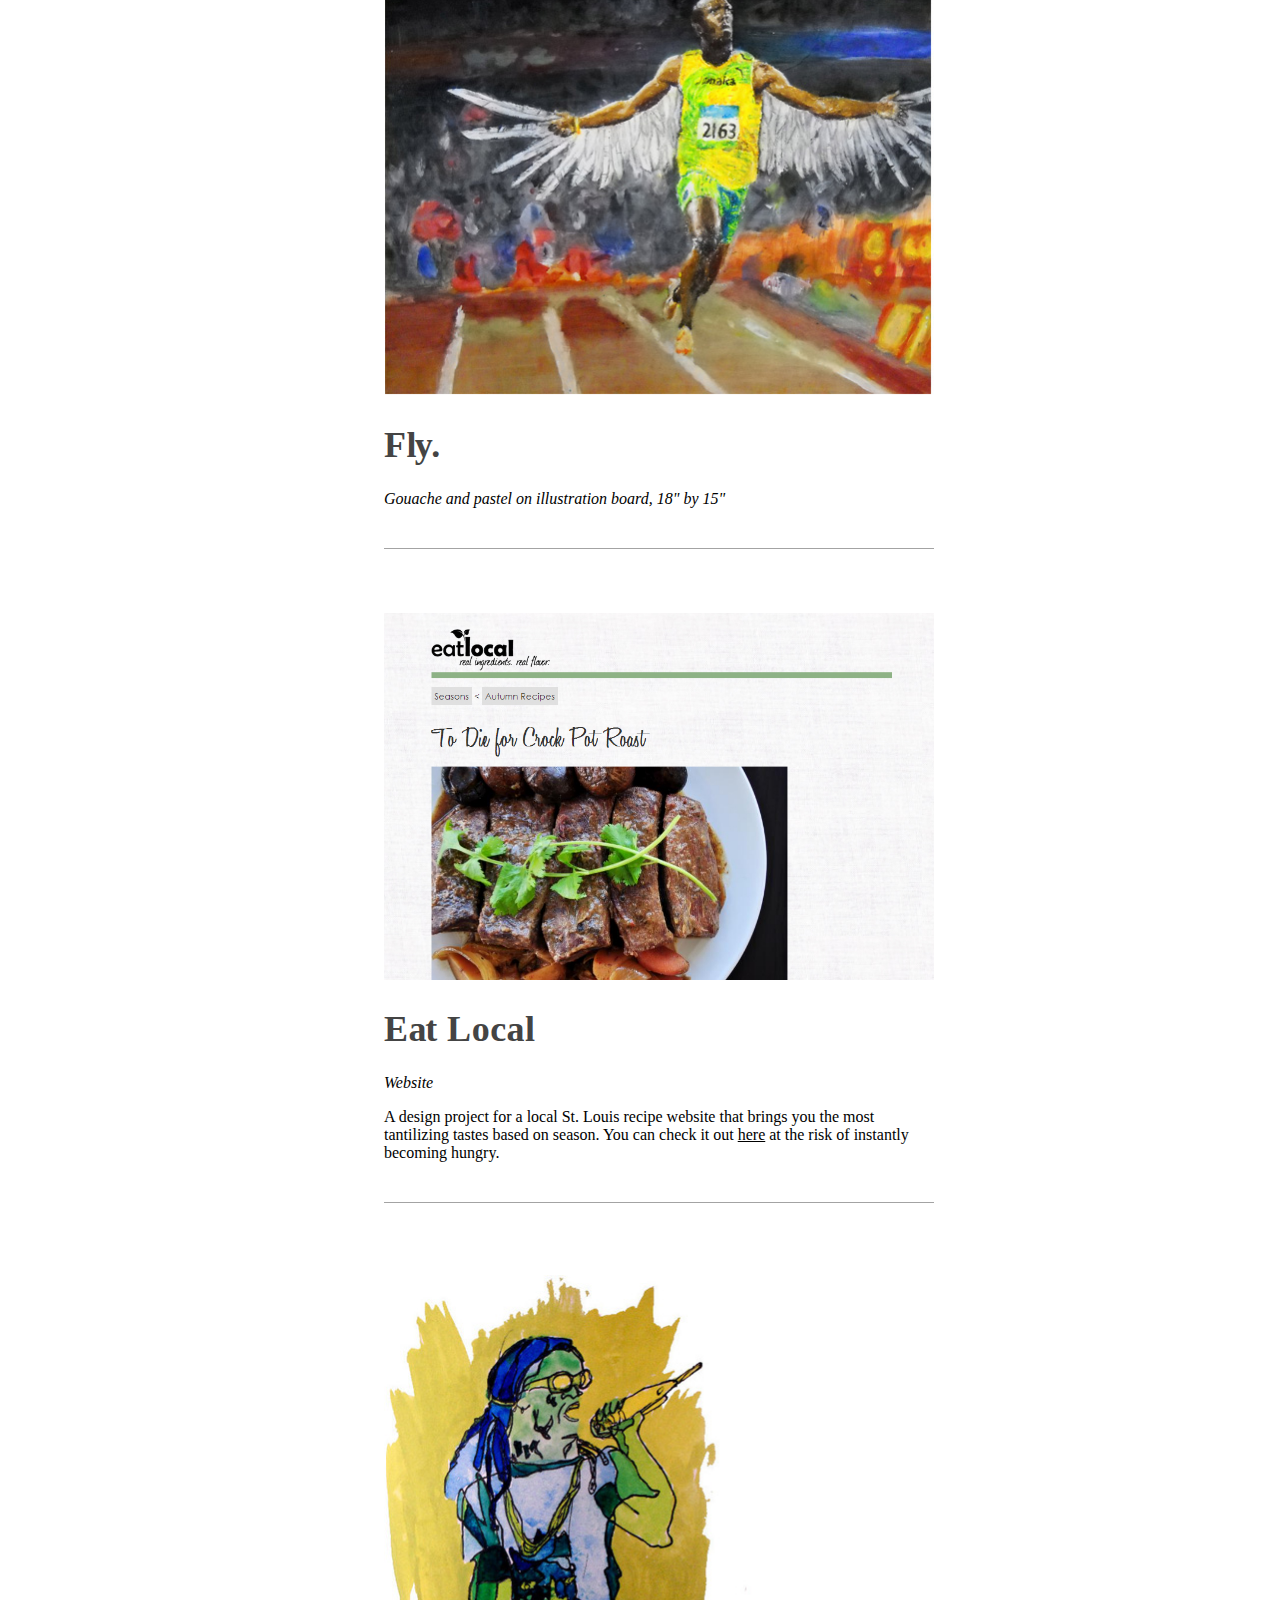
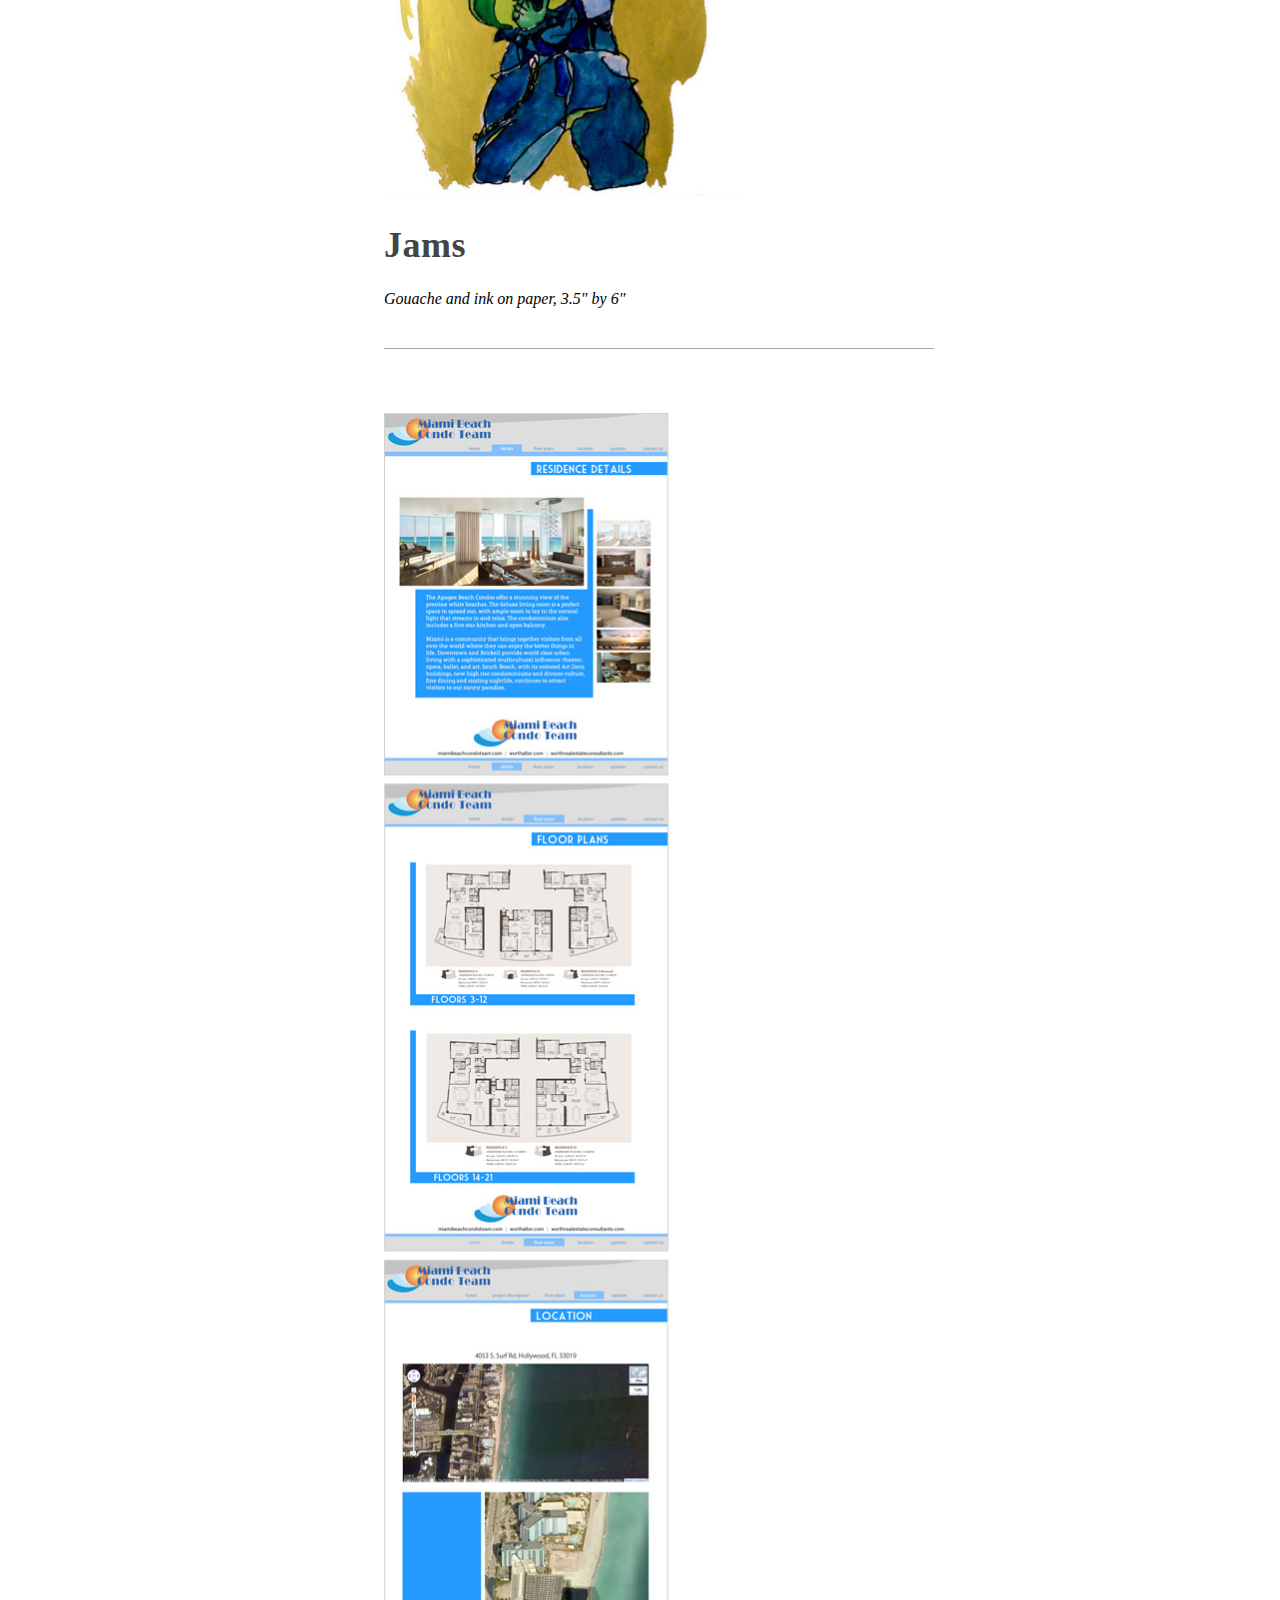
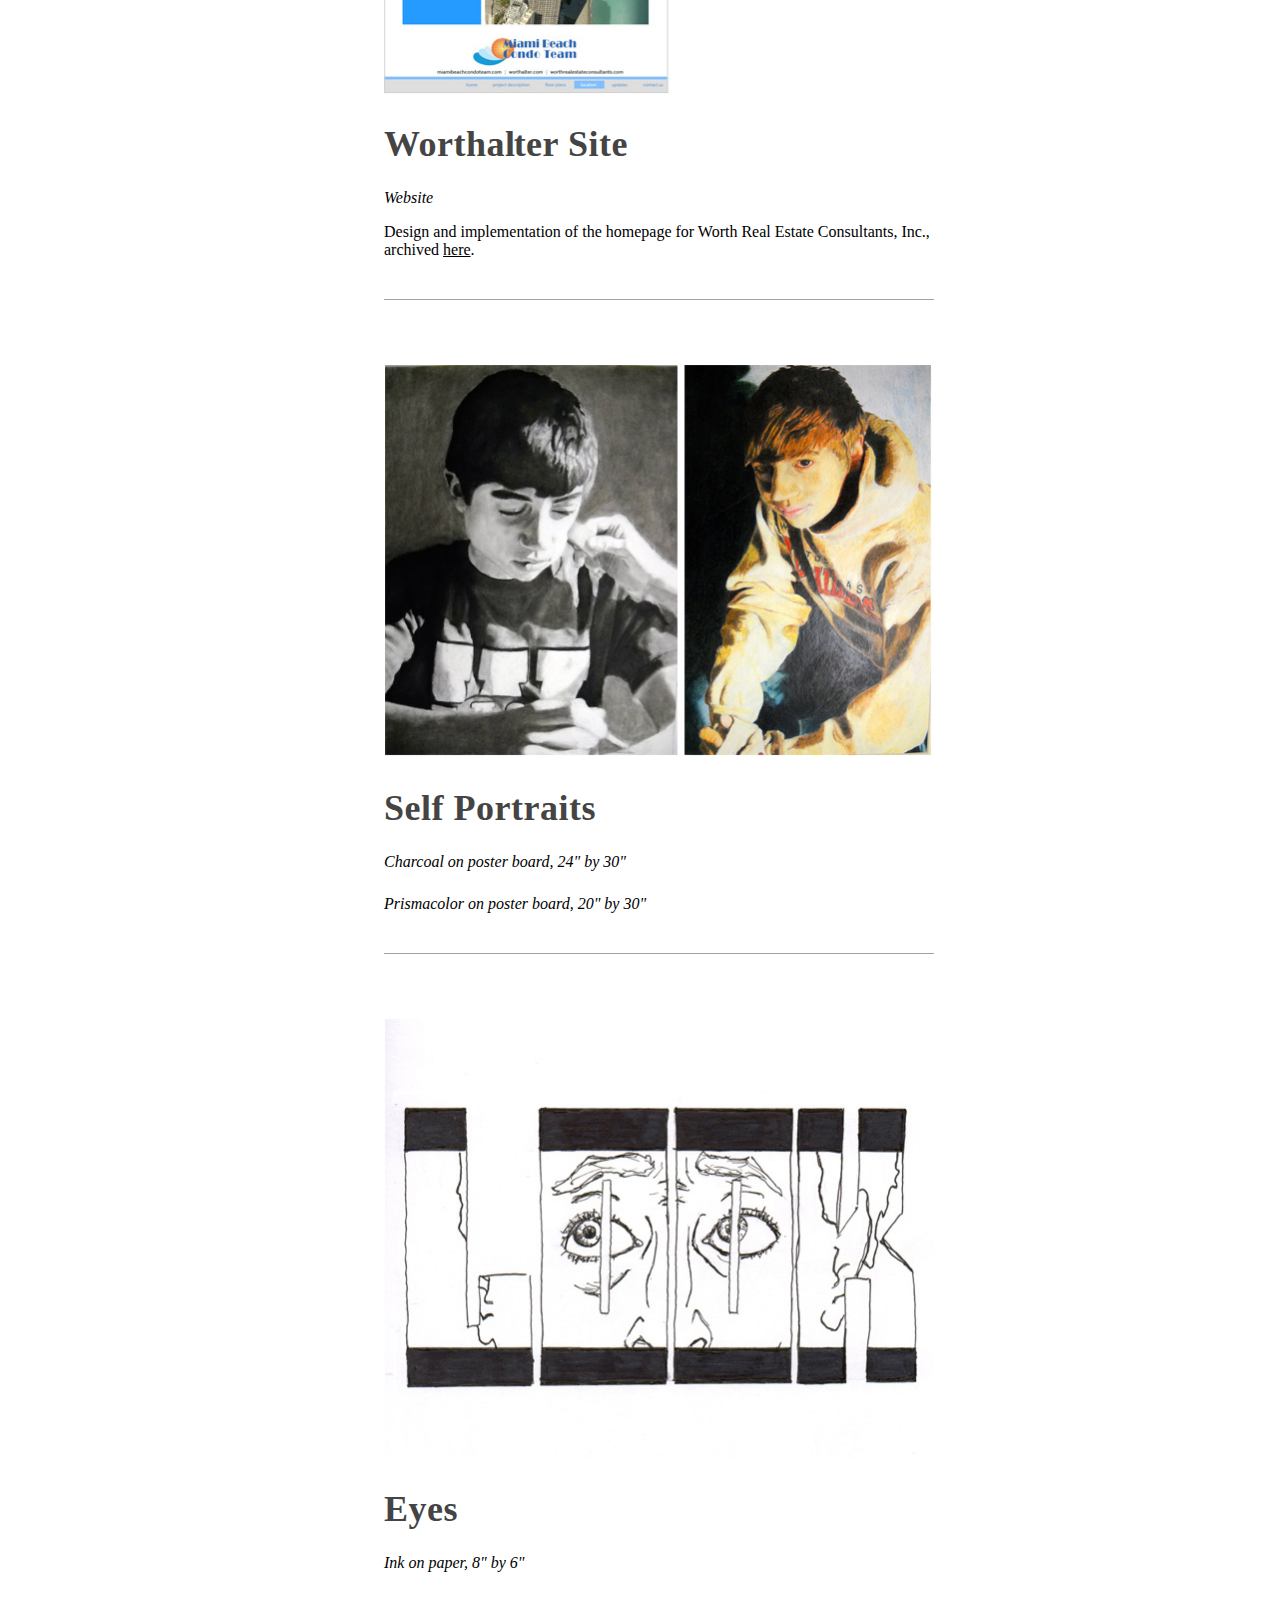
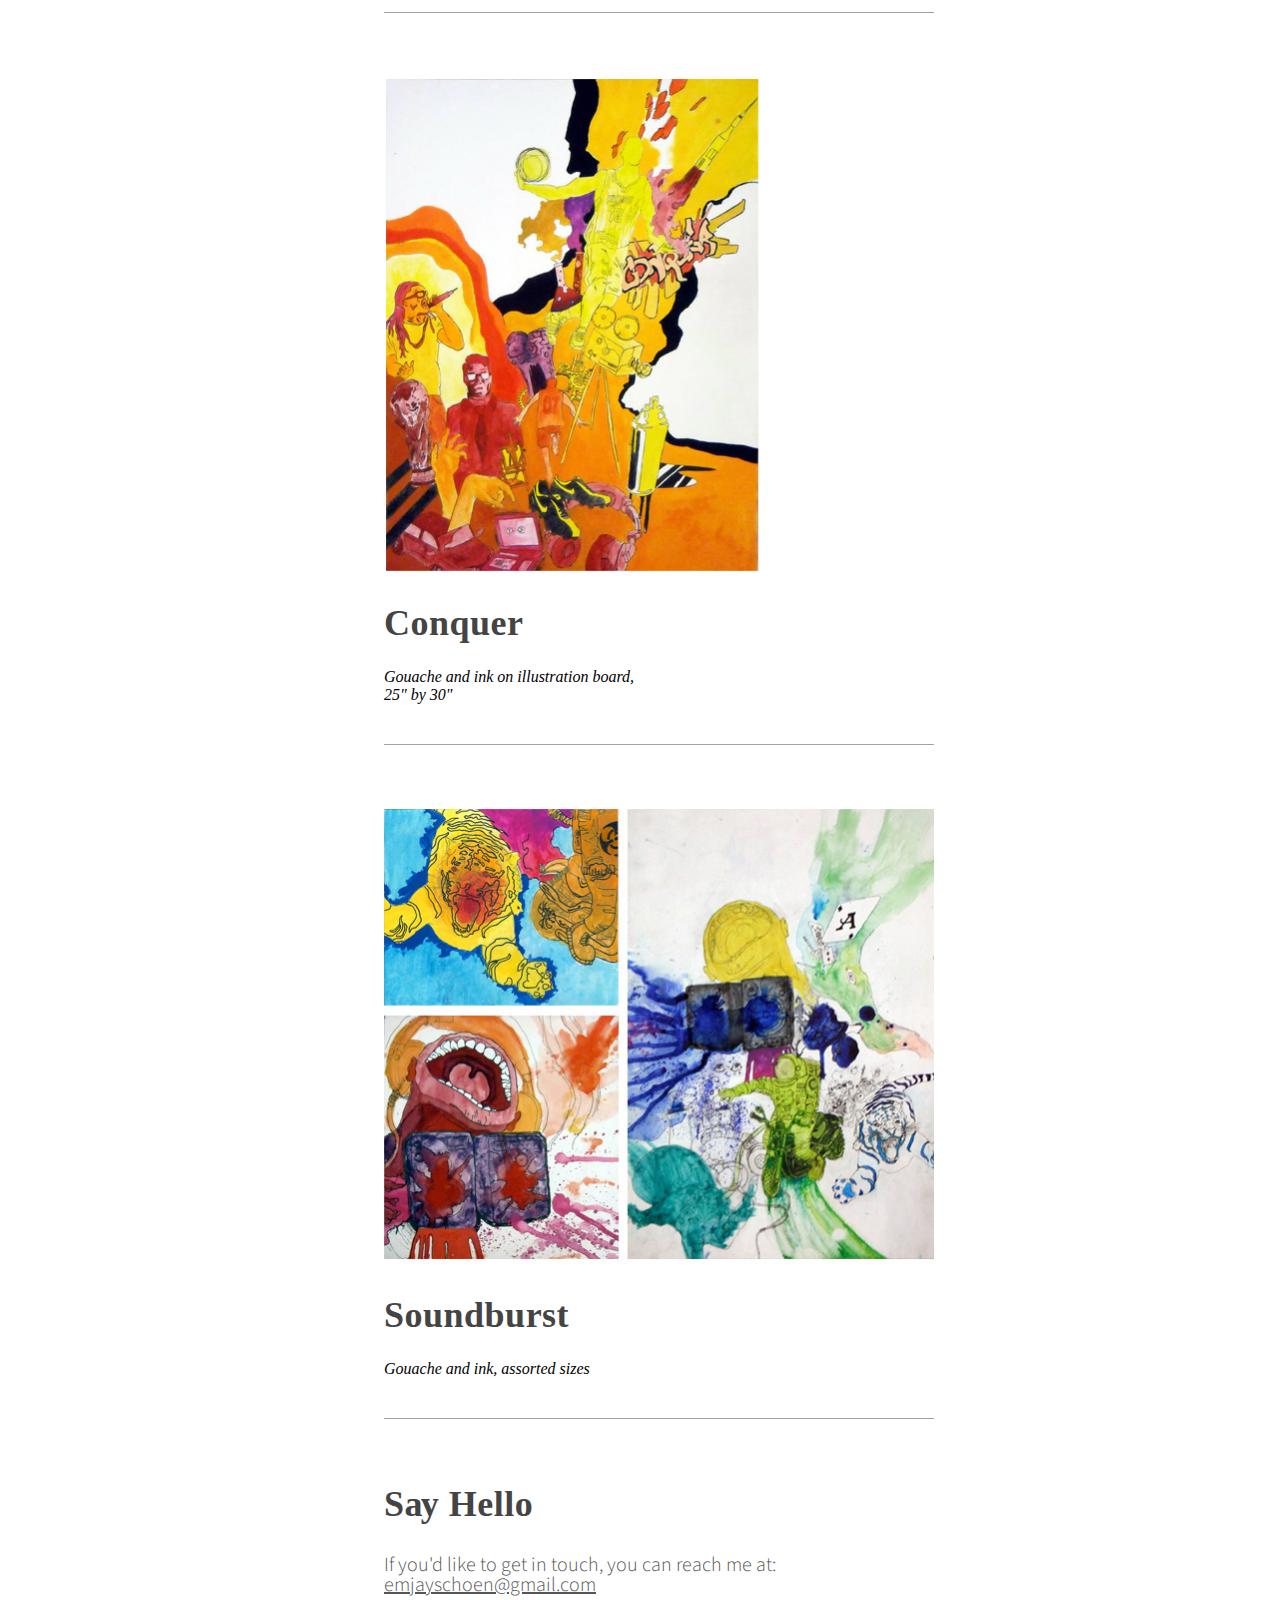
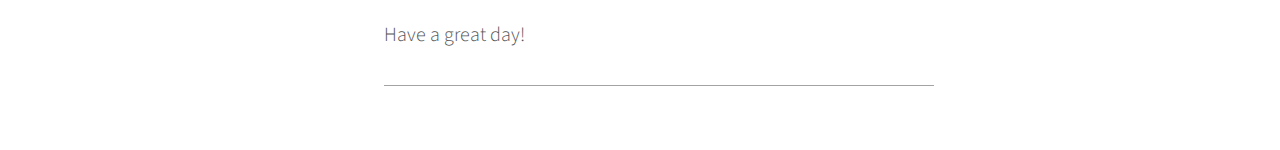
==== commit a2ff71d3: "Fully Responsive Nav!!!!" ====
--- a/index.html
+++ b/index.html
@@ -58,379 +58,392 @@
 </head>
 <body>
 
-<!--Header-->
-<section id="header">
-	<div class="col2">
-		<a href="#intro"><img id="best-designer-ever" src="images/m-j-schoen-logo.png" alt="M. J. Schoen" /></a>
+
+<!--Open Button for Responsive Navigation-->
+<div id="nav-btn">
+	<a id="nav-open-btn" href="index.html#nav"><div id="nav-btn-symbol"></div></a>
+</div>
+
+<!--Navigation-->
+<nav id="nav">
+	<div id="nav-anchor"></div>
+	<a id="nav-close-btn" href="index.html#main"><div id="nav-btn-symbol"></div></a>
+	<div id="nav-bar">
+		<ul>
+			<li class="nav"><a href="#intro" class="nav-active">Intro</a></li>
+			<div class="nav-divider"></div>
+			<li class="nav" id="nav-work-title"><a href="#work">Work</a></li>
+			<li class="nav nav-responsive" id="expand-nav-works">List of Work</li>
+			<div class="nav-works">
+				<div class="nav-piece" id="nav-ink-series">
+					<a href="#work">
+						<p class="nav-title" id="nav-title-ink-series">Ink Series</p>
+						<span class="highlight" ></span><img class="nav-img" id="nav-img-ink-series" src="images/portfolio-nav-ink-series.jpg" />
+					</a>
+				</div>
+				<div class="nav-piece" id="nav-steves-boards">
+					<a href="#img-steves-boards">
+						<p class="nav-title" id="nav-title-steves-boards">Steve's Boards</p>
+						<span class="highlight" ></span><img class="nav-img" id="nav-img-steves-boards" src="images/portfolio-nav-steves-boards.jpg" />
+					</a>
+				</div>
+				<div class="nav-piece" id="nav-findthebest">
+					<a href="#img-findthebest">
+						<p class="nav-title" id="nav-title-findthebest">FindTheBest</p>
+						<span class="highlight" ></span><img class="nav-img" id="nav-img-findthebest" src="images/portfolio-nav-findthebest.jpg" />
+					</a>
+				</div>
+				<div class="nav-piece" id="nav-pittore-vineyards">
+					<a href="#img-pittore-vineyards">
+						<p class="nav-title" id="nav-title-pittore-vineyards">Pittore Viney<span class="bebas-ta"></span>ard</p>
+						<span class="highlight" ></span><img class="nav-img" id="nav-img-pittore-vineyards" src="images/portfolio-nav-pittore-vineyards.jpg" />
+					</a>
+				</div>
+				<div class="nav-piece" id="nav-exposure-procedure-figure">
+					<a href="#img-exposure-procedure-figure">
+						<p class="nav-title" id="nav-title-exposure-procedure-figure">Exposure Figure</p>
+						<span class="highlight" ></span><img class="nav-img" id="nav-img-exposure-procedure-figure" src="images/portfolio-nav-exposure-procedure-figure.jpg" />
+					</a>
+				</div>
+				<div class="nav-piece" id="nav-city-nights">
+					<a href="#img-city-nights">
+						<p class="nav-title" id="nav-title-city-nights">City Nights</p>
+						<span class="highlight" ></span><img class="nav-img" id="nav-img-city-nights" src="images/portfolio-nav-city-nights.jpg" />
+					</a>
+				</div>
+				<div class="nav-piece" id="nav-fly">
+					<a href="#img-fly">
+						<p class="nav-title" id="nav-title-fly">Fl<span class="bebas-at"></span>y.</p>
+						<span class="highlight" ></span><img class="nav-img" id="nav-img-fly" src="images/portfolio-nav-fly.jpg" />
+					</a>
+				</div>
+				<div class="nav-piece" id="nav-eat-local">
+					<a href="#img-eat-local">
+						<p class="nav-title" id="nav-title-eat-local">Ea<span class="bebas-ta"></span>t Local</p>
+						<span class="highlight" ></span><img class="nav-img" id="nav-img-eat-local" src="images/portfolio-nav-eat-local.jpg" />
+					</a>
+				</div>
+				<div class="nav-piece" id="nav-jams">
+					<a href="#img-jams">
+						<p class="nav-title" id="nav-title-jams">Jams</p>
+						<span class="highlight" ></span><img class="nav-img" id="nav-img-jams" src="images/portfolio-nav-jams.jpg" />
+					</a>
+				</div>
+				<div class="nav-piece" id="nav-worthalter-site">
+					<a href="#img-worthalter-site">
+						<p class="nav-title" id="nav-title-worthalter-site">Worthal<span class="bebas-ta"></span>ter Site</p>
+						<span class="highlight" ></span><img class="nav-img" id="nav-img-worthalter-site" src="images/portfolio-nav-worthalter-site.jpg" />
+					</a>
+				</div>
+				<div class="nav-piece" id="nav-self-portraits">
+					<a href="#img-self-portraits">
+						<p class="nav-title" id="nav-title-self-portraits">Self Portraits</p>
+						<span class="highlight" ></span><img class="nav-img" id="nav-img-self-portraits" src="images/portfolio-nav-self-portraits.jpg" />
+					</a>
+				</div>
+				<div class="nav-piece" id="nav-eyes">
+					<a href="#img-eyes">
+						<p class="nav-title" id="nav-title-eyes">Eyes</p>
+						<span class="highlight" ></span><img class="nav-img" id="nav-img-eyes" src="images/portfolio-nav-eyes.jpg" />
+					</a>
+				</div>
+				<div class="nav-piece" id="nav-conquer">
+					<a href="#img-conquer">
+						<p class="nav-title" id="nav-title-conquer">Conquer</p>
+						<span class="highlight" ></span><img class="nav-img" id="nav-img-conquer" src="images/portfolio-nav-conquer.jpg" />
+					</a>
+				</div>
+				<div class="nav-piece nav-piece-end" id="nav-sound-burst">
+					<a href="#img-sound-burst">
+						<p class="nav-title" id="nav-title-sound-burst">Sound Burst</p>
+						<span class="highlight" ></span><img class="nav-img" id="nav-img-sound-burst" src="images/portfolio-nav-sound-burst.jpg" />
+					</a>
+				</div>
+			</div> <!-- .nav-works -->
+			<div class="nav-divider"></div>
+			<li class="nav"><a href="#contact">Cont<span class="bebas-ta"></span>act</a></li>
+		</ul>
 	</div>
-</section>
-
-<!--Navigation-->
-<div id="nav-anchor"></div>
-<nav id="navigation-bar">
-	<ul>
-		<li class="nav"><a href="#intro" class="nav-active">Intro</a></li>
-		<div class="nav-divider"></div>
-		<li class="nav"><a href="#work">Work</a></li>
-		<div class="nav-works">
-			<div class="nav-piece" id="nav-ink-series">
-				<a href="#work">
-					<p class="nav-title" id="nav-title-ink-series">Ink Series</p>
-					<span class="highlight" ></span><img class="nav-img" id="nav-img-ink-series" src="images/portfolio-nav-ink-series.jpg" />
-				</a>
-			</div>
-			<div class="nav-piece" id="nav-steves-boards">
-				<a href="#img-steves-boards">
-					<p class="nav-title" id="nav-title-steves-boards">Steve's Boards</p>
-					<span class="highlight" ></span><img class="nav-img" id="nav-img-steves-boards" src="images/portfolio-nav-steves-boards.jpg" />
-				</a>
-			</div>
-			<div class="nav-piece" id="nav-findthebest">
-				<a href="#img-findthebest">
-					<p class="nav-title" id="nav-title-findthebest">FindTheBest</p>
-					<span class="highlight" ></span><img class="nav-img" id="nav-img-findthebest" src="images/portfolio-nav-findthebest.jpg" />
-				</a>
-			</div>
-			<div class="nav-piece" id="nav-pittore-vineyards">
-				<a href="#img-pittore-vineyards">
-					<p class="nav-title" id="nav-title-pittore-vineyards">Pittore Viney<span class="bebas-ta"></span>ard</p>
-					<span class="highlight" ></span><img class="nav-img" id="nav-img-pittore-vineyards" src="images/portfolio-nav-pittore-vineyards.jpg" />
-				</a>
-			</div>
-			<div class="nav-piece" id="nav-exposure-procedure-figure">
-				<a href="#img-exposure-procedure-figure">
-					<p class="nav-title" id="nav-title-exposure-procedure-figure">Exposure Figure</p>
-					<span class="highlight" ></span><img class="nav-img" id="nav-img-exposure-procedure-figure" src="images/portfolio-nav-exposure-procedure-figure.jpg" />
-				</a>
-			</div>
-			<div class="nav-piece" id="nav-city-nights">
-				<a href="#img-city-nights">
-					<p class="nav-title" id="nav-title-city-nights">City Nights</p>
-					<span class="highlight" ></span><img class="nav-img" id="nav-img-city-nights" src="images/portfolio-nav-city-nights.jpg" />
-				</a>
-			</div>
-			<div class="nav-piece" id="nav-fly">
-				<a href="#img-fly">
-					<p class="nav-title" id="nav-title-fly">Fl<span class="bebas-at"></span>y.</p>
-					<span class="highlight" ></span><img class="nav-img" id="nav-img-fly" src="images/portfolio-nav-fly.jpg" />
-				</a>
-			</div>
-			<div class="nav-piece" id="nav-eat-local">
-				<a href="#img-eat-local">
-					<p class="nav-title" id="nav-title-eat-local">Ea<span class="bebas-ta"></span>t Local</p>
-					<span class="highlight" ></span><img class="nav-img" id="nav-img-eat-local" src="images/portfolio-nav-eat-local.jpg" />
-				</a>
-			</div>
-			<div class="nav-piece" id="nav-beats">
-				<a href="#img-beats">
-					<p class="nav-title" id="nav-title-beats">Bea<span class="bebas-ta"></span>ts</p>
-					<span class="highlight" ></span><img class="nav-img" id="nav-img-beats" src="images/portfolio-nav-beats.jpg" />
-				</a>
-			</div>
-			<div class="nav-piece" id="nav-worthalter-site">
-				<a href="#img-worthalter-site">
-					<p class="nav-title" id="nav-title-worthalter-site">Worthal<span class="bebas-ta"></span>ter Site</p>
-					<span class="highlight" ></span><img class="nav-img" id="nav-img-worthalter-site" src="images/portfolio-nav-worthalter-site.jpg" />
-				</a>
-			</div>
-			<div class="nav-piece" id="nav-self-portraits">
-				<a href="#img-self-portraits">
-					<p class="nav-title" id="nav-title-self-portraits">Self Portraits</p>
-					<span class="highlight" ></span><img class="nav-img" id="nav-img-self-portraits" src="images/portfolio-nav-self-portraits.jpg" />
-				</a>
-			</div>
-			<div class="nav-piece" id="nav-eyes">
-				<a href="#img-eyes">
-					<p class="nav-title" id="nav-title-eyes">Eyes</p>
-					<span class="highlight" ></span><img class="nav-img" id="nav-img-eyes" src="images/portfolio-nav-eyes.jpg" />
-				</a>
-			</div>
-			<div class="nav-piece" id="nav-conquer">
-				<a href="#img-conquer">
-					<p class="nav-title" id="nav-title-conquer">Conquer</p>
-					<span class="highlight" ></span><img class="nav-img" id="nav-img-conquer" src="images/portfolio-nav-conquer.jpg" />
-				</a>
-			</div>
-			<div class="nav-piece nav-piece-end" id="nav-sound-burst">
-				<a href="#img-sound-burst">
-					<p class="nav-title" id="nav-title-sound-burst">Sound Burst</p>
-					<span class="highlight" ></span><img class="nav-img" id="nav-img-sound-burst" src="images/portfolio-nav-sound-burst.jpg" />
-				</a>
-			</div>
-		</div> <!-- .nav-works -->
-		<div class="nav-divider"></div>
-		<li class="nav"><a href="#contact">Cont<span class="bebas-ta"></span>act</a></li>
-	</ul>
+	<a id="nav-mask" class="nav-responsive" href="#main"></a>
 </nav>
 
-
-<!--Intro-->
-<!--<section id="intro">
-	<p class="intro-description">Hey, I'm a User Experience Designer who's passionate about the overlap of art and technology.</p>
-	<p class="intro-description">I believe websites have the power to delight, evoke emotion, and stretch what's humanly possible.</p>
-	<p class="intro-description">User experiences are my specialty, but I'm also an artist, designer, and programmer.</p>
-	<p class="intro-description transition">Check out a selected portfolio of my work below:</p>
-</section>-->
-<section id="intro">
-	<p class="intro-description">Hey, I'm a User Experience Designer</p>
-	<p class="intro-description">My passion is wherever art meets technology</p>
-	<p class="intro-description">Beyond UX, I'm also an artist, designer, and programmer</p>
-	<p class="tagline">UX has the power to <br class="mobile">delight, evoke emotion, <br>and stretch wha<span class="bebas-at"></span>t's <br class="mobile">humanl<span class="bebas-ly"></span>y possible</p><p class="intro-description transition">Check out a selected portfolio of my work below:</p>
-</section>
-
-<!--Link to JQuery and Essential Scripts. This is loaded after content above the fold is displayed so that the page is perceived to load faster-->
- <script type="text/javascript" src="http://ajax.googleapis.com/ajax/libs/jquery/1.8.2/jquery.min.js"></script>
-<script type="text/javascript" src="http://ajax.googleapis.com/ajax/libs/jqueryui/1.8.5/jquery-ui.min.js"></script><!-- jquery-UI
-hosted on Google's Ajax CDN-->
-<script src="jquery.scrollTo-1.4.3.1-min.js" type="text/javascript"></script> 
-<script type="text/javascript" src="portfolio.js"></script>
-	
-<!--Portfolio-->
-<section id="work">
-	<div class="divider" id="work-divider"></div>
-	<div class="piece">
-		<img class="portfolio-img" src="images/portfolio-ink-series.jpg" />
-		<!-- <img id="img-ink-series" class="portfolio-img detail-link" src="images/portfolio-ink-series.jpg" /> -->
-		<!--<div class="lightbox">
-			<div class="lightbox-container">
-				<img class="lightbox-img" src="images/portfolio-ink-series.jpg" />
-			</div>
-			<div class="control-overlay">
-				<div class="control-close">&times;</div>
-				<div class="control-arrow-left">&#8592;</div>
-			</div>
-					
-		</div>-->
-		<div class="caption">
-			<!--Title-->
-			<p class="title">Ink Series</p>
-			<!--Description-->
-			<br>
-			<div class="description">
-				<p class="info">Ink on paper, 9" by 12"</p>
-			</div>
-		</div>
-		<div id="img-steves-boards" class="divider"></div>
-	</div>
-
-	<div class="piece">
-		<img class="portfolio-img" src="images/portfolio-steves-boards.jpg" />
-		<div class="caption">
-			<!--Title-->
-			<p class="title">Steve's Boards</p>
-			<!--Description-->
-			<br>
-			<div class="description">
-				<p class="text"><span class="in-progress">Coming Soon</span></p>
-				<p class="text">A dedicated website for the longboards crafted by industrial designer Steve Evans. The site will put his best works on display and will include a bespoke tool for custom longboard orders.</p>
-			</div>
-		</div>
-		<div id="img-findthebest" class="divider"></div>
-	</div>
-
-	<div class="piece">
-		<a href="http://www.findthebest.com/our-story" target="_blank"><img class="portfolio-img" src="images/portfolio-findthebest.jpg" /></a>
-		<div class="caption">
-			<!--Title-->
-			<p class="title">FindTheBest</p>
-			<!--Description-->
-			<br>
-			<div class="description">
-				<p class="info">Website</p>
-				<p class="text">An infographic designed for <a href="http://www.findthebest.com" target="_blank">FindTheBest.com</a> to show off the wealth of information the website uses as well as explain some of the core functionality.</p>
-				<p class="text">It updates dynamically based on real-time data and reacts to user input. I lead the design of the project while my partner, Alex Yau, contributed most of the code. It can be found <a href="http://www.findthebest.com/our-story" target="_blank">here.</a></p>
-			</div>
-		</div>
-		<div id="img-pittore-vineyards" class="divider"></div>
-	</div>
-
-	<div class="piece">
-		<img class="portfolio-img" src="images/portfolio-pittore-vineyards.jpg" />
-		<div class="caption">
-			<!--Title-->
-			<p class="title">Pittore Viney<span class="bebas-ta"></span>ards</p>
-			<!--Description-->
-			<br>
-			<div class="description">
-				<p class="text"><span class="in-progress">Coming Soon</span></p>
-				<p class="text">The showcase of the annual selection of Cabernet Sauvignon from Pittore Vineyards, a family owned winery in the sun-kissed hills of Napa Valley.</p>
-			</div>
-		</div>
-		<div id="img-exposure-procedure-figure" class="divider"></div>
-	</div>
-
-	<div class="piece">
-		<img class="portfolio-img" src="images/portfolio-exposure-procedure-figure.jpg" />
-		<div class="caption">
-			<!--Title-->
-			<p class="title">Exposure Procedure Figure</p>
-			<!--Description-->
-			<br>
-			<div class="description">
-				<p class="info">Digital Illustration</p>
-				<p class="text">A revolutionary new medical procedure in the obstetrics and gynecology field will soon be published in a research paper headed by the Columbia University Medical Center.</p>
-				<p class="text">Babies pass through an essential environment of microorganisms during birth that C-sections bipass. This graphic embodies the procedure while accompanying text spells out the details. Remaining abstract and symbolic was crucial in order to keep it presentable to diverse viewers.</p>
-			</div>
-		</div>
-		<div id="img-city-nights" class="divider"></div>
-	</div>
-
-	<div class="piece">
-		<img class="portfolio-img" src="images/portfolio-city-nights.jpg" />
-		<div class="caption">
-			<!--Title-->
-			<p class="title">City Nights</p>
-			<!--Description-->
-			<br>
-			<div class="description">
-				<p class="info">Oil paint on illustration board, 6" by 4"</p>
-			</div>
-		</div>
-		<div id="img-fly" class="divider"></div>
-	</div>
-
-	<div class="piece">
-		<img class="portfolio-img" src="images/portfolio-fly.jpg" />
-		<div class="caption">
-			<!--Title-->
-			<p class="title">Fl<span class="bebas-ly"></span>y.</p>
-			<!--Description-->
-			<br>
-			<div class="description">
-				<p class="info">Gouache and pastel on illustration board, 18" by 15"</p>
-			</div>
-		</div>
-		<div id="img-eat-local" class="divider"></div>
-	</div>
-
-	<div class="piece">
-		<a href="http://fall2013.wudesign.me/student/schoen/recipes/" target="_blank"><img class="portfolio-img" src="images/portfolio-eat-local.jpg" /></a>
-		<div class="caption">
-			<!--Title-->
-			<p class="title">Ea<span class="bebas-at"></span>t Local</p>
-			<!--Description-->
-			<br>
-			<div class="description">
-				<p class="info">Website</p>
-				<p class="text">A design project for a local St. Louis recipe website that brings you the most tantilizing tastes based on season. You can check it out <a href="http://fall2013.wudesign.me/student/schoen/recipes/" target="_blank">here</a> at the risk of instantly becoming hungry.</p>
-			</div>
-		</div>
-		<div id="img-social-pool" class="divider"></div>
-	</div>
-
-	<div class="piece">
-		<img class="portfolio-img" src="images/portfolio-beats.jpg" />
-		<div class="caption">
-			<!--Title-->
-			<p class="title">Bea<span class="bebas-at"></span>ts</p>
-			<!--Description-->
-			<br>
-			<div class="description">
-				<p class="info">Gouache and ink on paper, 3.5" by 6"</p>
-			</div>
-		</div>
-		<div id="img-worthalter-site" class="divider"></div>
-	</div>
-
-	<div class="piece">
-		<a class="links" href="/Final (Home)/Apogee-Beach-Site-(Home).html" target="_blank"><img class="portfolio-img" src="images/portfolio-worthalter-site.jpg" /></a>
-		<div class="caption">
-			<!--Title-->
-			<p class="title">Worthal<span class="bebas-at"></span>ter Site</p>
-			<!--Description-->
-			<br>
-			<div class="description">
-				<p class="info">Website</p>
-				<p class="text">Design and implementation of the homepage for Worth Real Estate Consultants, Inc., archived <a class="links" href="/Final (Home)/Apogee-Beach-Site-(Home).html" target="_blank">here</a>.</p>
-			</div>
-		</div>
-		<div id="img-self-portraits" class="divider"></div>
-	</div>
-
-	<div class="piece">
-		<img class="portfolio-img" src="images/portfolio-self-portraits.jpg" />
-		<div class="caption">
-			<!--Title-->
-			<p class="title">Self Portraits</p>
-			<!--Description-->
-			<br>
-			<div class="description">
-				<p class="info">Charcoal on poster board, 24" by 30"</p>
-				<p class="info">Prismacolor on poster board, 20" by 30"</p>
-			</div>
-		</div>
-		<div id="img-eyes" class="divider"></div>
-	</div>
-
-	<div class="piece">
-		<img class="portfolio-img" src="images/portfolio-eyes.jpg" />
-		<div class="caption">
-			<!--Title-->
-			<p class="title">Eyes</p>
-			<!--Description-->
-			<br>
-			<div class="description">
-				<p class="info">Ink on paper, 8" by 6"</p>
-			</div>
-		</div>
-		<div id="img-conquer" class="divider"></div>
-	</div>
-
-	<div class="piece">
-		<img class="portfolio-img" src="images/portfolio-conquer.jpg" />
-		<div class="caption">
-			<!--Title-->
-			<p class="title">Conquer</p>
-			<!--Description-->
-			<br>
-			<div class="description">
-				<p class="info">Gouache and ink on illustration board, <br>25" by 30"</p>
-			</div>
-		</div>
-		<div id="img-sound-burst" class="divider"></div>
-	</div>
-
-	<div class="piece">
-		<img class="portfolio-img" src="images/portfolio-sound-burst.jpg" />
-		<div class="caption">
-			<!--Title-->
-			<p class="title">Soundburst</p>
-			<!--Description-->
-			<br>
-			<div class="description">
-				<p class="info">Gouache and ink, assorted sizes</p>
-			</div>
-		</div>
-		<div class="divider"></div>
-	</div>
-
-	<div class="piece" id="contact">
-		<p class="title">Sa<span class="bebas-ly"></span>y Hello</p>
-		<p class="intro-description">If you'd like to get in touch, you can reach me at: 
-			<script type="text/javascript">
-			//<![CDATA[
-			<!--
-			var x="function f(x){var i,o=\"\",ol=x.length,l=ol;while(x.charCodeAt(l/13)!" +
-			"=55){try{x+=x;l+=l;}catch(e){}}for(i=l-1;i>=0;i--){o+=x.charAt(i);}return o" +
-			".substr(0,ol);}f(\")12,\\\"500\\\\.5/ >730\\\\120\\\\\\\"\\\\cia.220\\\\W77" +
-			"1\\\\caBn330\\\\Qvmu{a420\\\\S{0$^m120\\\\]0bocm130\\\\~pkijcr\\\\G771\\\\d" +
-			"kg 220\\\\420\\\\530\\\\620\\\\?[$J320\\\\130\\\\000\\\\230\\\\600\\\\QR3U2" +
-			"00\\\\500\\\\700\\\\500\\\\710\\\\430\\\\520\\\\t\\\\520\\\\D120\\\\720\\\\" +
-			"610\\\\130\\\\771\\\\)</{320\\\\yt>630\\\\h 07;2:=r!$)g$.'(#300\\\\,$/W]NEZ" +
-			"PT]r\\\\YAXZS\\\\\\\\220\\\\s320\\\\KIYBt\\\\I330\\\\400\\\\r\\\\JOGUImi3hu" +
-			"771\\\\tmtyq\\\"(f};o nruter};))++y(^)i(tAedoCrahc.x(edoCrahCmorf.gnirtS=+o" +
-			";721=%y;2=*y))y+12(>i(fi{)++i;l<i;0=i(rof;htgnel.x=l,\\\"\\\"=o,i rav{)y,x(" +
-			"f noitcnuf\")"                                                               ;
-			while(x=eval(x));
-			//-->
-			//]]>
-			</script>
-		</p>
-		<p class="intro-description">Have a great day!</p>
-		<div class="divider"></div>
-	</div>
-
-</section>
+<div id="main-wrap">
+	<!--Header-->
+	<section id="header">
+		<div class="col2">
+			<a href="#intro"><img id="best-designer-ever" src="images/m-j-schoen-logo.png" alt="M. J. Schoen" /></a>
+		</div>
+	</section>
+
+	<!--Intro-->
+	<!--<section id="intro">
+		<p class="intro-description">Hey, I'm a User Experience Designer who's passionate about the overlap of art and technology.</p>
+		<p class="intro-description">I believe websites have the power to delight, evoke emotion, and stretch what's humanly possible.</p>
+		<p class="intro-description">User experiences are my specialty, but I'm also an artist, designer, and programmer.</p>
+		<p class="intro-description transition">Check out a selected portfolio of my work below:</p>
+	</section>-->
+	<section id="intro">
+		<p class="intro-description">Hey, I'm a User Experience Designer</p>
+		<p class="intro-description">My passion is wherever art meets technology</p>
+		<p class="intro-description">Beyond UX, I'm also an artist, designer, and programmer</p>
+		<p class="tagline">UX has the power to <br class="mobile">delight, evoke emotion, <br>and stretch wha<span class="bebas-at"></span>t's <br class="mobile">humanl<span class="bebas-ly"></span>y possible</p><p class="intro-description transition">Check out a selected portfolio of my work below:</p>
+	</section>
+
+	<!--Link to JQuery and Essential Scripts. This is loaded after content above the fold is displayed so that the page is perceived to load faster-->
+	 <script type="text/javascript" src="http://ajax.googleapis.com/ajax/libs/jquery/1.8.2/jquery.min.js"></script>
+	<script type="text/javascript" src="http://ajax.googleapis.com/ajax/libs/jqueryui/1.8.5/jquery-ui.min.js"></script><!-- jquery-UI
+	hosted on Google's Ajax CDN-->
+	<script src="jquery.scrollTo-1.4.3.1-min.js" type="text/javascript"></script> 
+	<script type="text/javascript" src="portfolio.js"></script>
+		
+	<!--Portfolio-->
+	<section id="work">
+		<div class="divider" id="work-divider"></div>
+		<div class="piece">
+			<img class="portfolio-img" src="images/portfolio-ink-series.jpg" />
+			<!-- <img id="img-ink-series" class="portfolio-img detail-link" src="images/portfolio-ink-series.jpg" /> -->
+			<!--<div class="lightbox">
+				<div class="lightbox-container">
+					<img class="lightbox-img" src="images/portfolio-ink-series.jpg" />
+				</div>
+				<div class="control-overlay">
+					<div class="control-close">&times;</div>
+					<div class="control-arrow-left">&#8592;</div>
+				</div>
+						
+			</div>-->
+			<div class="caption">
+				<!--Title-->
+				<p class="title">Ink Series</p>
+				<!--Description-->
+				<br>
+				<div class="description">
+					<p class="info">Ink on paper, 9" by 12"</p>
+				</div>
+			</div>
+			<div id="img-steves-boards" class="divider"></div>
+		</div>
+
+		<div class="piece">
+			<img class="portfolio-img" src="images/portfolio-steves-boards.jpg" />
+			<div class="caption">
+				<!--Title-->
+				<p class="title">Steve's Boards</p>
+				<!--Description-->
+				<br>
+				<div class="description">
+					<p class="text"><span class="in-progress">Coming Soon</span></p>
+					<p class="text">A dedicated website for the longboards crafted by industrial designer Steve Evans. The site will put his best works on display and will include a bespoke tool for custom longboard orders.</p>
+				</div>
+			</div>
+			<div id="img-findthebest" class="divider"></div>
+		</div>
+
+		<div class="piece">
+			<a href="http://www.findthebest.com/our-story" target="_blank"><img class="portfolio-img" src="images/portfolio-findthebest.jpg" /></a>
+			<div class="caption">
+				<!--Title-->
+				<p class="title">FindTheBest</p>
+				<!--Description-->
+				<br>
+				<div class="description">
+					<p class="info">Website</p>
+					<p class="text">An infographic designed for <a href="http://www.findthebest.com" target="_blank">FindTheBest.com</a> to show off the wealth of information the website uses as well as explain some of the core functionality.</p>
+					<p class="text">It updates dynamically based on real-time data and reacts to user input. I lead the design of the project while my partner, Alex Yau, contributed most of the code. It can be found <a href="http://www.findthebest.com/our-story" target="_blank">here.</a></p>
+				</div>
+			</div>
+			<div id="img-pittore-vineyards" class="divider"></div>
+		</div>
+
+		<div class="piece">
+			<img class="portfolio-img" src="images/portfolio-pittore-vineyards.jpg" />
+			<div class="caption">
+				<!--Title-->
+				<p class="title">Pittore Viney<span class="bebas-ta"></span>ards</p>
+				<!--Description-->
+				<br>
+				<div class="description">
+					<p class="text"><span class="in-progress">Coming Soon</span></p>
+					<p class="text">The showcase of the annual selection of Cabernet Sauvignon from Pittore Vineyards, a family owned winery in the sun-kissed hills of Napa Valley.</p>
+				</div>
+			</div>
+			<div id="img-exposure-procedure-figure" class="divider"></div>
+		</div>
+
+		<div class="piece">
+			<img class="portfolio-img" src="images/portfolio-exposure-procedure-figure.jpg" />
+			<div class="caption">
+				<!--Title-->
+				<p class="title">Exposure Procedure Figure</p>
+				<!--Description-->
+				<br>
+				<div class="description">
+					<p class="info">Digital Illustration</p>
+					<p class="text">A revolutionary new medical procedure in the obstetrics and gynecology field will soon be published in a research paper headed by the Columbia University Medical Center.</p>
+					<p class="text">Babies pass through an essential environment of microorganisms during birth that C-sections bypass. This graphic embodies the procedure while accompanying text spells out the details. Remaining abstract and symbolic was crucial in order to keep it presentable to diverse viewers.</p>
+				</div>
+			</div>
+			<div id="img-city-nights" class="divider"></div>
+		</div>
+
+		<div class="piece">
+			<img class="portfolio-img" src="images/portfolio-city-nights.jpg" />
+			<div class="caption">
+				<!--Title-->
+				<p class="title">City Nights</p>
+				<!--Description-->
+				<br>
+				<div class="description">
+					<p class="info">Oil paint on illustration board, 6" by 4"</p>
+				</div>
+			</div>
+			<div id="img-fly" class="divider"></div>
+		</div>
+
+		<div class="piece">
+			<img class="portfolio-img" src="images/portfolio-fly.jpg" />
+			<div class="caption">
+				<!--Title-->
+				<p class="title">Fl<span class="bebas-ly"></span>y.</p>
+				<!--Description-->
+				<br>
+				<div class="description">
+					<p class="info">Gouache and pastel on illustration board, 18" by 15"</p>
+				</div>
+			</div>
+			<div id="img-eat-local" class="divider"></div>
+		</div>
+
+		<div class="piece">
+			<a href="http://fall2013.wudesign.me/student/schoen/recipes/" target="_blank"><img class="portfolio-img" src="images/portfolio-eat-local.jpg" /></a>
+			<div class="caption">
+				<!--Title-->
+				<p class="title">Ea<span class="bebas-at"></span>t Local</p>
+				<!--Description-->
+				<br>
+				<div class="description">
+					<p class="info">Website</p>
+					<p class="text">A design project for a local St. Louis recipe website that brings you the most tantilizing tastes based on season. You can check it out <a href="http://fall2013.wudesign.me/student/schoen/recipes/" target="_blank">here</a> at the risk of instantly becoming hungry.</p>
+				</div>
+			</div>
+			<div id="img-jams" class="divider"></div>
+		</div>
+
+		<div class="piece">
+			<img class="portfolio-img" src="images/portfolio-jams.jpg" />
+			<div class="caption">
+				<!--Title-->
+				<p class="title">Jams</p>
+				<!--Description-->
+				<br>
+				<div class="description">
+					<p class="info">Gouache and ink on paper, 3.5" by 6"</p>
+				</div>
+			</div>
+			<div id="img-worthalter-site" class="divider"></div>
+		</div>
+
+		<div class="piece">
+			<a class="links" href="/Final (Home)/Apogee-Beach-Site-(Home).html" target="_blank"><img class="portfolio-img" src="images/portfolio-worthalter-site.jpg" /></a>
+			<div class="caption">
+				<!--Title-->
+				<p class="title">Worthal<span class="bebas-at"></span>ter Site</p>
+				<!--Description-->
+				<br>
+				<div class="description">
+					<p class="info">Website</p>
+					<p class="text">Design and implementation of the homepage for Worth Real Estate Consultants, Inc., archived <a class="links" href="/Final (Home)/Apogee-Beach-Site-(Home).html" target="_blank">here</a>.</p>
+				</div>
+			</div>
+			<div id="img-self-portraits" class="divider"></div>
+		</div>
+
+		<div class="piece">
+			<img class="portfolio-img" src="images/portfolio-self-portraits.jpg" />
+			<div class="caption">
+				<!--Title-->
+				<p class="title">Self Portraits</p>
+				<!--Description-->
+				<br>
+				<div class="description">
+					<p class="info">Charcoal on poster board, 24" by 30"</p>
+					<p class="info">Prismacolor on poster board, 20" by 30"</p>
+				</div>
+			</div>
+			<div id="img-eyes" class="divider"></div>
+		</div>
+
+		<div class="piece">
+			<img class="portfolio-img" src="images/portfolio-eyes.jpg" />
+			<div class="caption">
+				<!--Title-->
+				<p class="title">Eyes</p>
+				<!--Description-->
+				<br>
+				<div class="description">
+					<p class="info">Ink on paper, 8" by 6"</p>
+				</div>
+			</div>
+			<div id="img-conquer" class="divider"></div>
+		</div>
+
+		<div class="piece">
+			<img class="portfolio-img" src="images/portfolio-conquer.jpg" />
+			<div class="caption">
+				<!--Title-->
+				<p class="title">Conquer</p>
+				<!--Description-->
+				<br>
+				<div class="description">
+					<p class="info">Gouache and ink on illustration board, <br>25" by 30"</p>
+				</div>
+			</div>
+			<div id="img-sound-burst" class="divider"></div>
+		</div>
+
+		<div class="piece">
+			<img class="portfolio-img" src="images/portfolio-sound-burst.jpg" />
+			<div class="caption">
+				<!--Title-->
+				<p class="title">Soundburst</p>
+				<!--Description-->
+				<br>
+				<div class="description">
+					<p class="info">Gouache and ink, assorted sizes</p>
+				</div>
+			</div>
+			<div class="divider"></div>
+		</div>
+
+		<div class="piece" id="contact">
+			<p class="title">Sa<span class="bebas-ly"></span>y Hello</p>
+			<p class="intro-description">If you'd like to get in touch, you can reach me at: 
+				<script type="text/javascript">
+				//<![CDATA[
+				<!--
+				var x="function f(x){var i,o=\"\",ol=x.length,l=ol;while(x.charCodeAt(l/13)!" +
+				"=55){try{x+=x;l+=l;}catch(e){}}for(i=l-1;i>=0;i--){o+=x.charAt(i);}return o" +
+				".substr(0,ol);}f(\")12,\\\"500\\\\.5/ >730\\\\120\\\\\\\"\\\\cia.220\\\\W77" +
+				"1\\\\caBn330\\\\Qvmu{a420\\\\S{0$^m120\\\\]0bocm130\\\\~pkijcr\\\\G771\\\\d" +
+				"kg 220\\\\420\\\\530\\\\620\\\\?[$J320\\\\130\\\\000\\\\230\\\\600\\\\QR3U2" +
+				"00\\\\500\\\\700\\\\500\\\\710\\\\430\\\\520\\\\t\\\\520\\\\D120\\\\720\\\\" +
+				"610\\\\130\\\\771\\\\)</{320\\\\yt>630\\\\h 07;2:=r!$)g$.'(#300\\\\,$/W]NEZ" +
+				"PT]r\\\\YAXZS\\\\\\\\220\\\\s320\\\\KIYBt\\\\I330\\\\400\\\\r\\\\JOGUImi3hu" +
+				"771\\\\tmtyq\\\"(f};o nruter};))++y(^)i(tAedoCrahc.x(edoCrahCmorf.gnirtS=+o" +
+				";721=%y;2=*y))y+12(>i(fi{)++i;l<i;0=i(rof;htgnel.x=l,\\\"\\\"=o,i rav{)y,x(" +
+				"f noitcnuf\")"                                                               ;
+				while(x=eval(x));
+				//-->
+				//]]>
+				</script>
+			</p>
+			<p class="intro-description">Have a great day!</p>
+			<div class="divider"></div>
+		</div>
+
+	</section><!--Work-->
+
+</div><!--Main Wrap-->
 
 
 
--- a/portfolio.css
+++ b/portfolio.css
@@ -1,8 +1,26 @@
+html {
+	width: 100%;
+	overflow-x: hidden;
+}
+
 body{
+	position: relative;
 	margin: 0 auto;
 	padding: 0;
+	min-height: 100%;
+	height: auto;
+	max-width: 1350px;
+	width: 100%;
 	font-size: 16px;
-	max-width: 1350px;
+	overflow-x: hidden;
+}
+
+#main-wrap {
+	position: relative;
+	height: 100%;
+	background: #fff;
+	z-index: 1;
+	transition: transform .3s ease;
 }
 
 .col2, #intro, #work {
@@ -118,12 +136,12 @@
 /* INTRO */
 
 #intro {
-	padding-top: 60px;
+	padding-top: 75px;
 	padding-bottom: 2.5em;
 }
 
 .intro-description:first-child {
-	margin-top: 11px;
+	margin-top: 0;
 }
 
 .intro-description {
@@ -132,7 +150,7 @@
 	font-family: 'Source Sans Pro', sans-serif;
 	font-size: 1.25em;
 	font-weight: 300;
-	line-height: 1.2em;
+	line-height: 1em;
 }
 
 .transition {
@@ -188,13 +206,26 @@
 /* NAVIGATION */
 
 #nav-anchor {
-	margin-top: 50px;
 	width: 186px;
 	float: left;
 	clear: both;
 }
 
-#navigation-bar{
+#nav {
+	position: fixed;
+	top: 235px;
+	z-index: 100;
+}
+
+.js-ready #nav {
+	position: absolute;
+}
+
+.nav-responsive {
+	display: none;
+}
+
+#nav-bar{
 	float: left;
 	position: relative;
 	margin-top: 26px;
@@ -205,10 +236,10 @@
 	z-index: 1;
 	clear: both;
 }
-#navigation-bar a {
+#nav-bar a {
 	text-decoration: none;
 }
-#navigation-bar ul {
+#nav-bar ul {
 	margin: 0;
 	padding: 0;
 }
@@ -269,6 +300,7 @@
 .nav-title{
 	display: none;
 	float: right;
+	width: 100%;
 	text-align: right;
 	font-family: Bebas Neue;
 	font-size: 1.5em;
@@ -529,8 +561,254 @@
 		margin-top: 83px;
 		height: 50px;
 	}
-	#navigation-bar, #nav-anchor {
+	#nav-anchor, .js-ready .nav-divider {
 		display: none;
+	}
+
+	/** No-JS Nav Styles **/
+	
+
+	#nav {
+		position: fixed;
+		top: 0;
+	}
+	#nav:not(:target) #nav-bar, #nav:not(:target) #nav-mask, #nav:not(:target) #nav-close-btn {
+		opacity: 0;
+		visibility: hidden;
+	}
+	#nav-bar {
+		position: fixed;
+		background: #fff;
+		background: #f2f2f2;
+		padding-bottom: 20px;
+		padding-top: 20px;
+		left: 0;
+		top: 0;
+		margin-top: 0px;
+		z-index: 110;
+		opacity: 1;
+		visibility: visible;
+		transition: all .2s ease-in-out;
+	}
+	#nav-mask {
+		position: fixed;
+		display: block;
+		top: 0;
+		right: 0;
+		bottom: 0;
+		left: 0;
+		background-color: #333;
+		opacity: 0.6;
+		visibility: visible;
+		z-index: 60;
+		transition: all .2s ease-in-out;
+	}
+
+
+	#nav-btn {
+		position: fixed;
+		top: 0;
+		left: -1px;
+		width: 100%;
+		z-index: 90;
+		transition: transform .3s ease;
+	}
+
+	#nav-open-btn {
+		position: absolute;
+		width: 44px;
+		height: 44px;
+		background: #f2f2f2;
+		cursor: pointer;
+		border-bottom-right-radius: 4px;
+	}
+	#nav-btn-symbol {
+		position: relative;
+		width: 28px;
+		height: 4px;
+		background: #888;
+		margin: 11px auto 0;
+		transition: all .6s ease .1s;
+	}
+	#nav-btn-symbol::before {
+		content: "";
+		position: absolute;
+		top: 9px;
+		width: inherit;
+		height: inherit;
+		background: inherit;
+		transition: inherit;
+	}
+	#nav-btn-symbol::after {
+		content: "";
+		position: absolute;
+		top: 18px;
+		width: inherit;
+		height: inherit;
+		background: inherit;
+		transition: inherit;
+	}
+	#nav-close-btn {
+		position: absolute;
+		width: 44px;
+		height: 44px;
+		background: #f2f2f2;
+		cursor: pointer;
+		opacity: 1;
+		visibility: visible;
+		z-index: 120;
+		transition: all .3s ease;
+	}
+	#nav-close-btn #nav-btn-symbol {
+		transform: rotate(45deg);
+		top: 10px;
+	}
+	#nav-close-btn #nav-btn-symbol:before {
+		opacity: 0;
+	}
+	#nav-close-btn #nav-btn-symbol:after {
+		transform: rotate(-95deg);
+		top: 0;
+	}
+
+
+
+	/** JS-Enabled Nav Styles **/
+
+	
+
+	.js-ready #main-wrap {
+		border-left: 4px solid #dd6279;
+	}
+
+	.js-ready #main-wrap::before {
+		content: "";
+		position: absolute;
+		top: 0;
+		bottom: 0;
+		left: 0;
+		right: 0;
+		z-index: 5;
+		background: #404040;
+		background: linear-gradient(to right, rgba(48, 48, 48, 0.8) 0%,rgba(48,48,48,0.5) 9%,rgba(48,48,48,.25) 16%,rgba(48,48,48,0) 30%);
+		visibility: hidden;
+		opacity: 0;
+		transition: all .3s ease;
+	}
+
+	.js-nav-open #main-wrap::before {
+		visibility: visible;
+		opacity: 0.3;
+	}
+
+	.js-ready #nav {
+		position: fixed;
+		top: 0;
+		left: 0;
+		width: 230px;
+		background: #f2f2f2;
+		z-index: 0;
+		overflow-y: auto;
+		backface-visibility: hidden;
+		transition: transform .3s ease;
+	}
+
+	.js-ready #nav-bar {
+		border: none;
+		padding: 0;
+		float: right;
+		width: inherit;
+		margin-top: 45px;
+		transform: scale(0.92) translate(-200px);
+		opacity: 0.2 !important;
+		visibility: visible !important;
+		transition: all .3s ease;
+	}
+	.js-nav-open #nav-bar {
+		transform: none;
+		opacity: 1 !important;
+	}
+
+	.js-ready .nav {
+		padding: 20px 15px;
+		border-bottom: 1px solid #BBB;
+	}
+	.js-ready #nav-work-title {
+		border: none;
+	}
+	.js-ready #expand-nav-works {
+		display: block;
+		font-family: Georgia;
+		font-size: 0.9em;
+		font-style: italic;
+		color: #898989;
+		background: #E0E0E0;
+	}
+	.js-ready #expand-nav-works::before, .js-ready #expand-nav-works::after {
+		content: "";
+		position: relative;
+		float: right;
+		width: 9px;
+		height: 2px;
+		background: #898989;
+		top: 10px;
+		right: 0;
+		transition: transform .7s ease;
+	}
+	.js-ready #expand-nav-works::after{
+		transform: rotate(-90deg);
+		margin-right: -9px;
+		margin-left: 7px;
+	}
+	.js-ready .nav-works-open::after {
+		transform: none !important;
+	}
+	.js-ready .nav-works {
+		margin: 0;
+		background: #E0E0E0;
+	}
+	.js-ready .nav-piece {
+		height: 44px !important;
+		margin-right: 15px;
+		border-bottom: 1px solid #BBB;
+	}
+	.js-ready .nav-piece:hover {
+		height: 44px !important;
+		opacity: .6;
+	}
+	.js-ready .highlight {
+		display: none;
+	}
+	.js-ready .nav-title {
+		display: block;
+		font-size: 1.4em;
+		margin: 10px 44px 0 0;
+		padding-right: 8px;
+		color: #898989;
+		opacity: 1;
+	}
+	.js-ready .nav-img {
+		width: 44px;
+	}
+
+	.js-nav-open #main-wrap, .js-nav-open #nav-btn {
+		transform: translate(230px);
+	}
+	.js-nav-open {
+		overflow: hidden;
+	}
+	.js-nav-open #nav-btn-symbol {
+		transform: rotate(45deg);
+		margin-top: 21px;
+	}
+	.js-nav-open #nav-btn-symbol::after {
+		transform: rotate(-90deg);
+		top: 0;
+	}
+	.js-nav-open #nav-btn-symbol::before {
+		transform: rotate(-45deg);
+		top: 0;
+		opacity: 0;
 	}
 }
 
